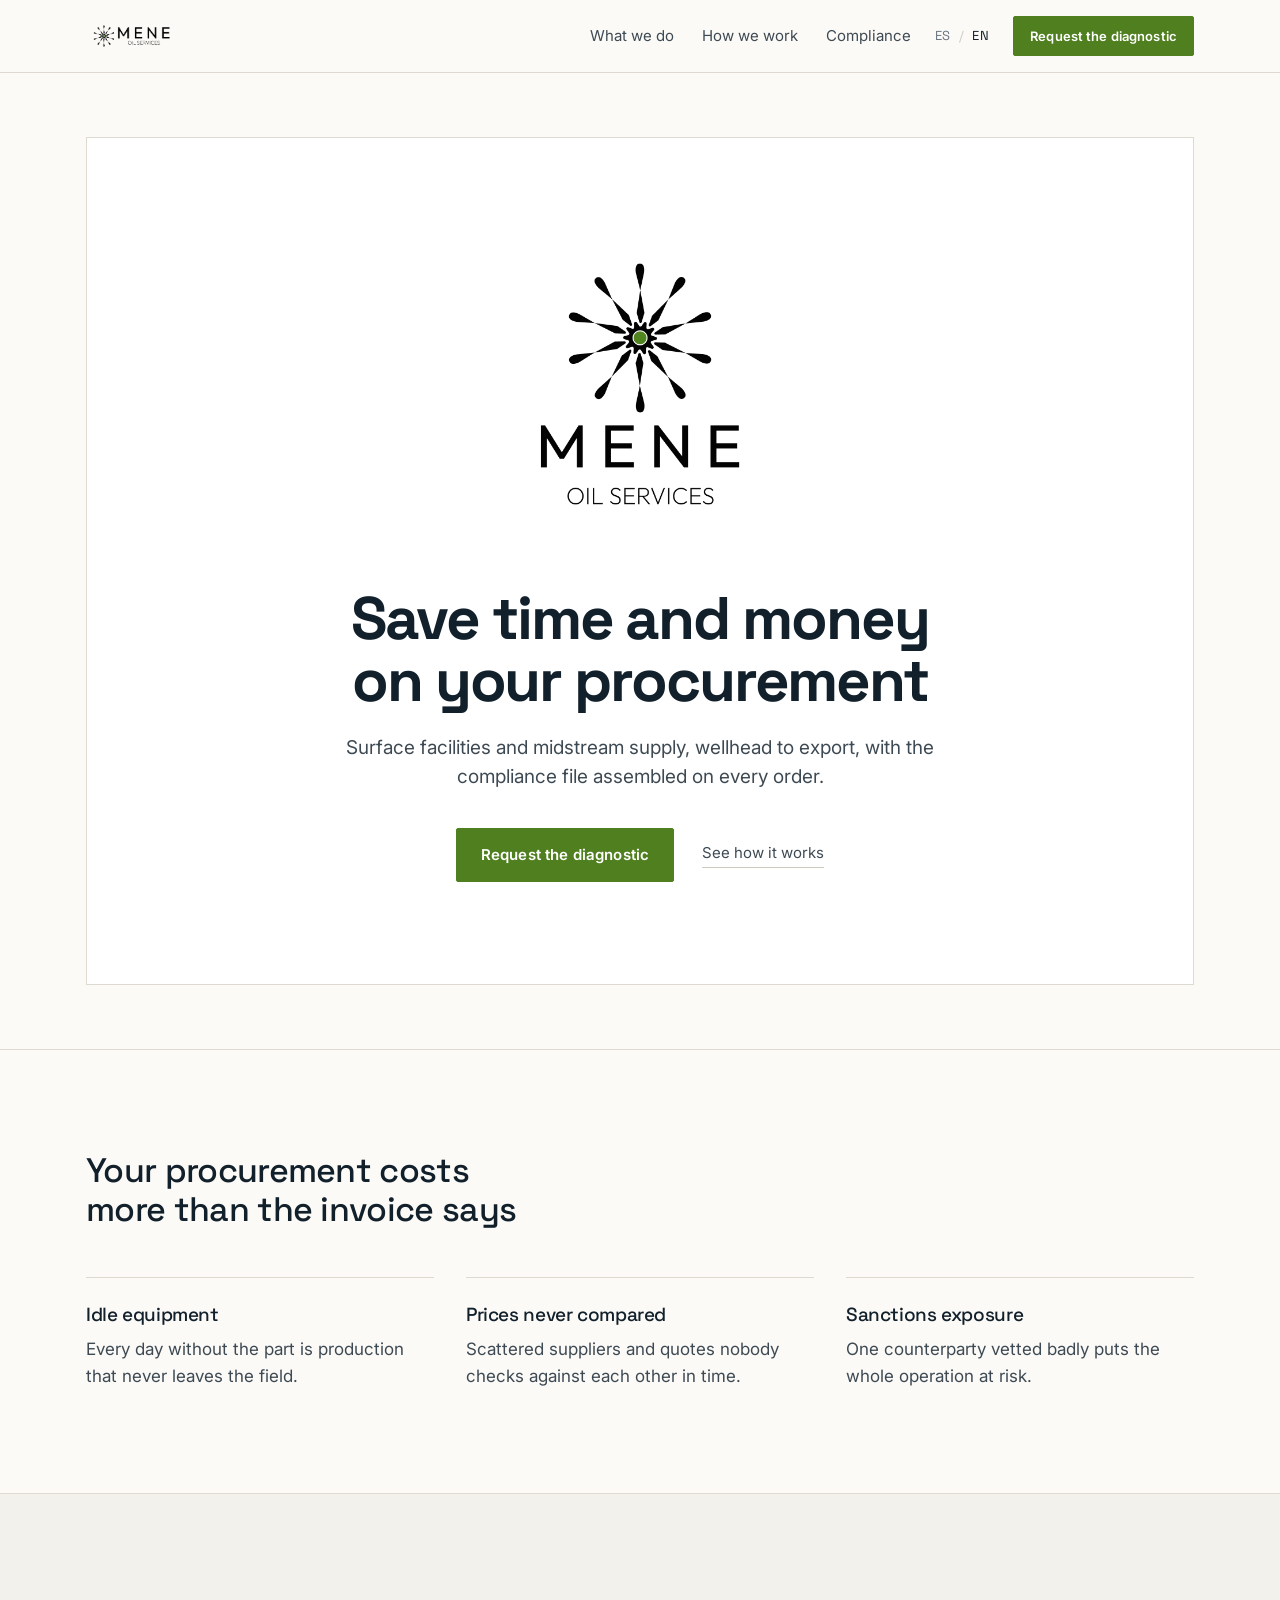
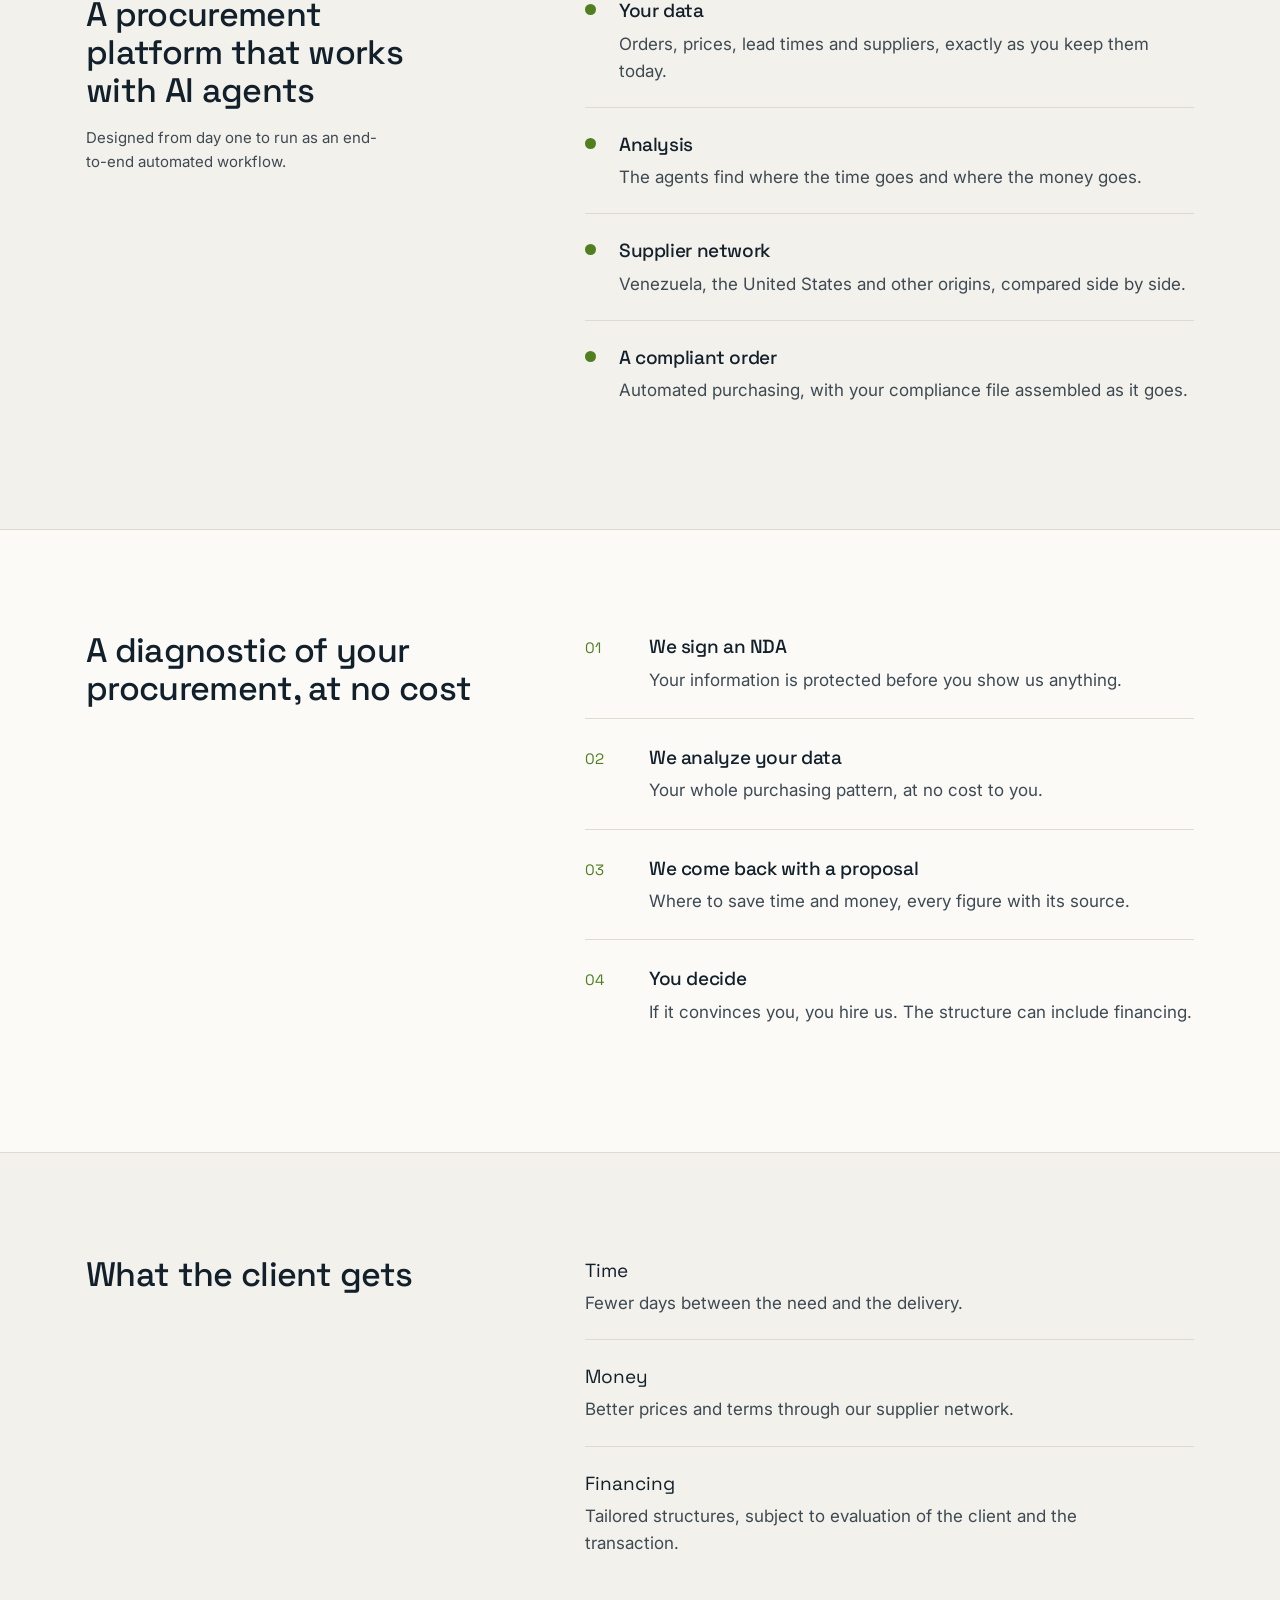
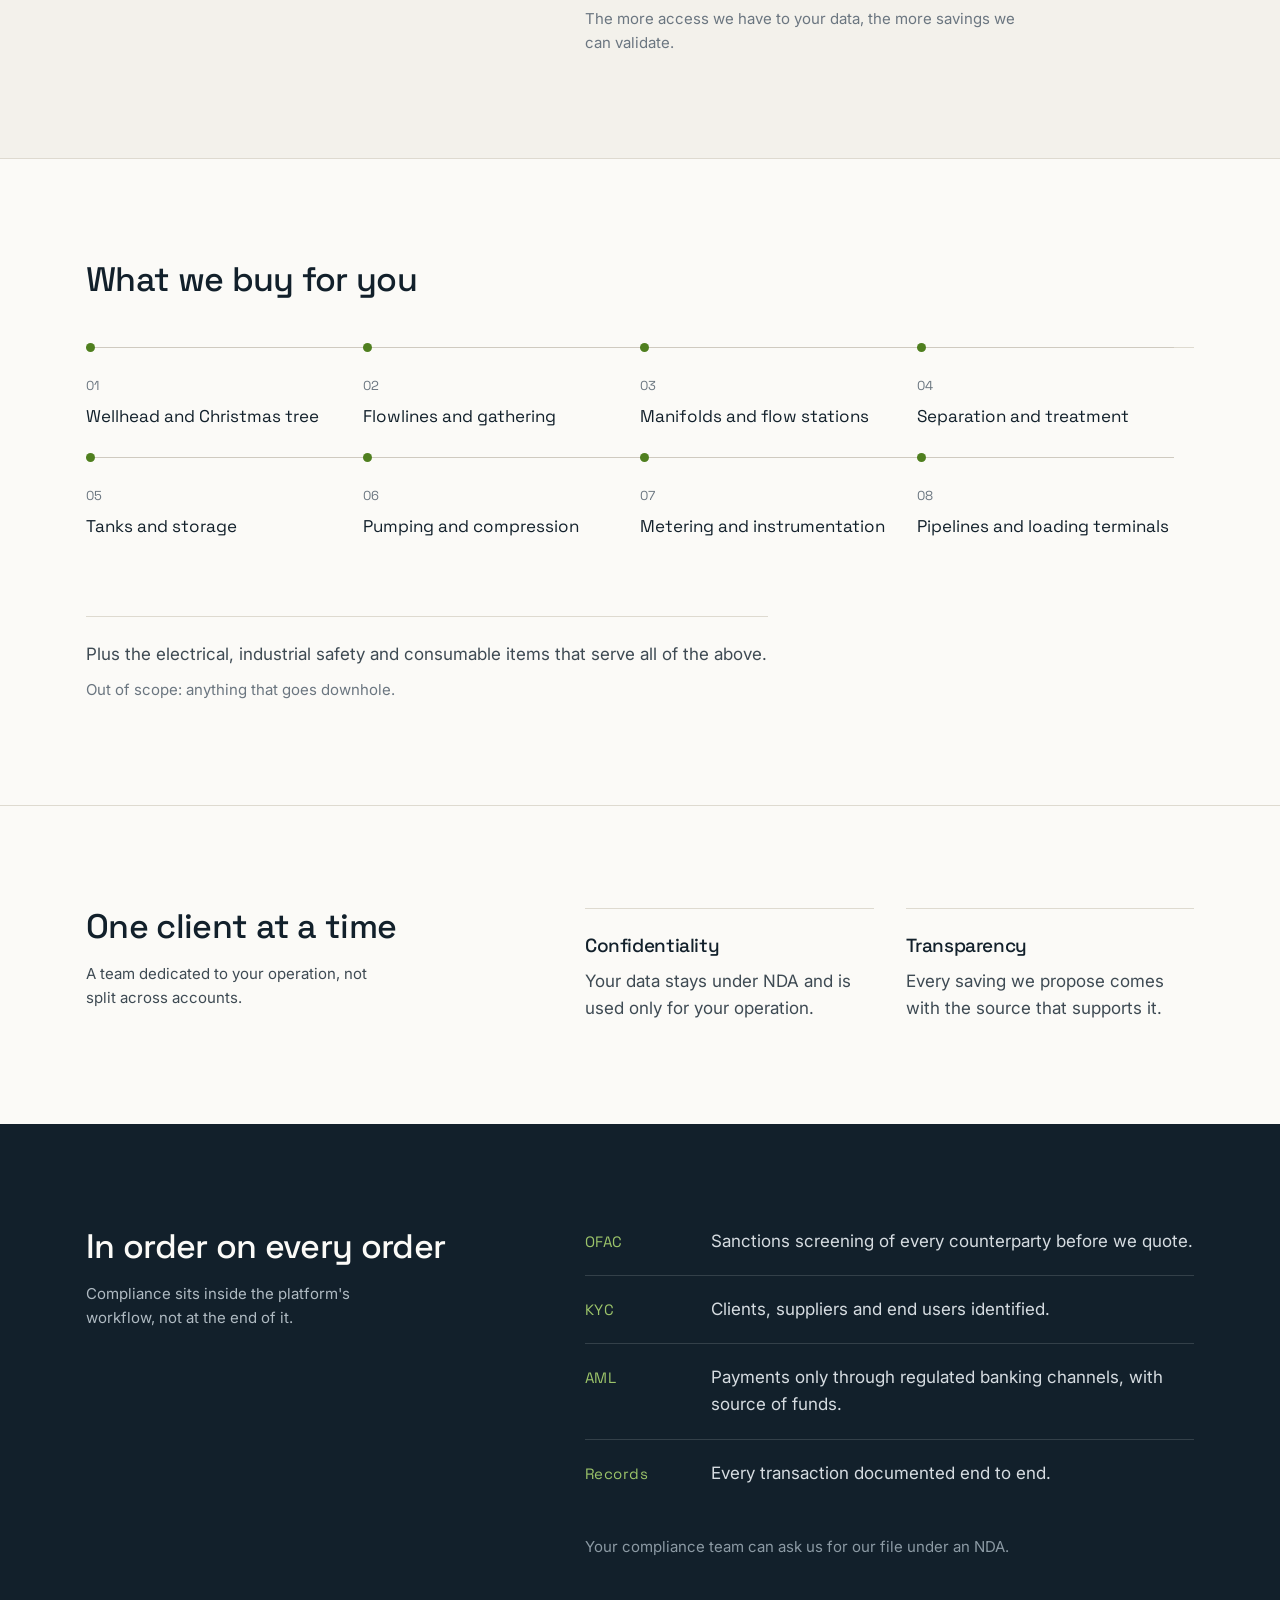
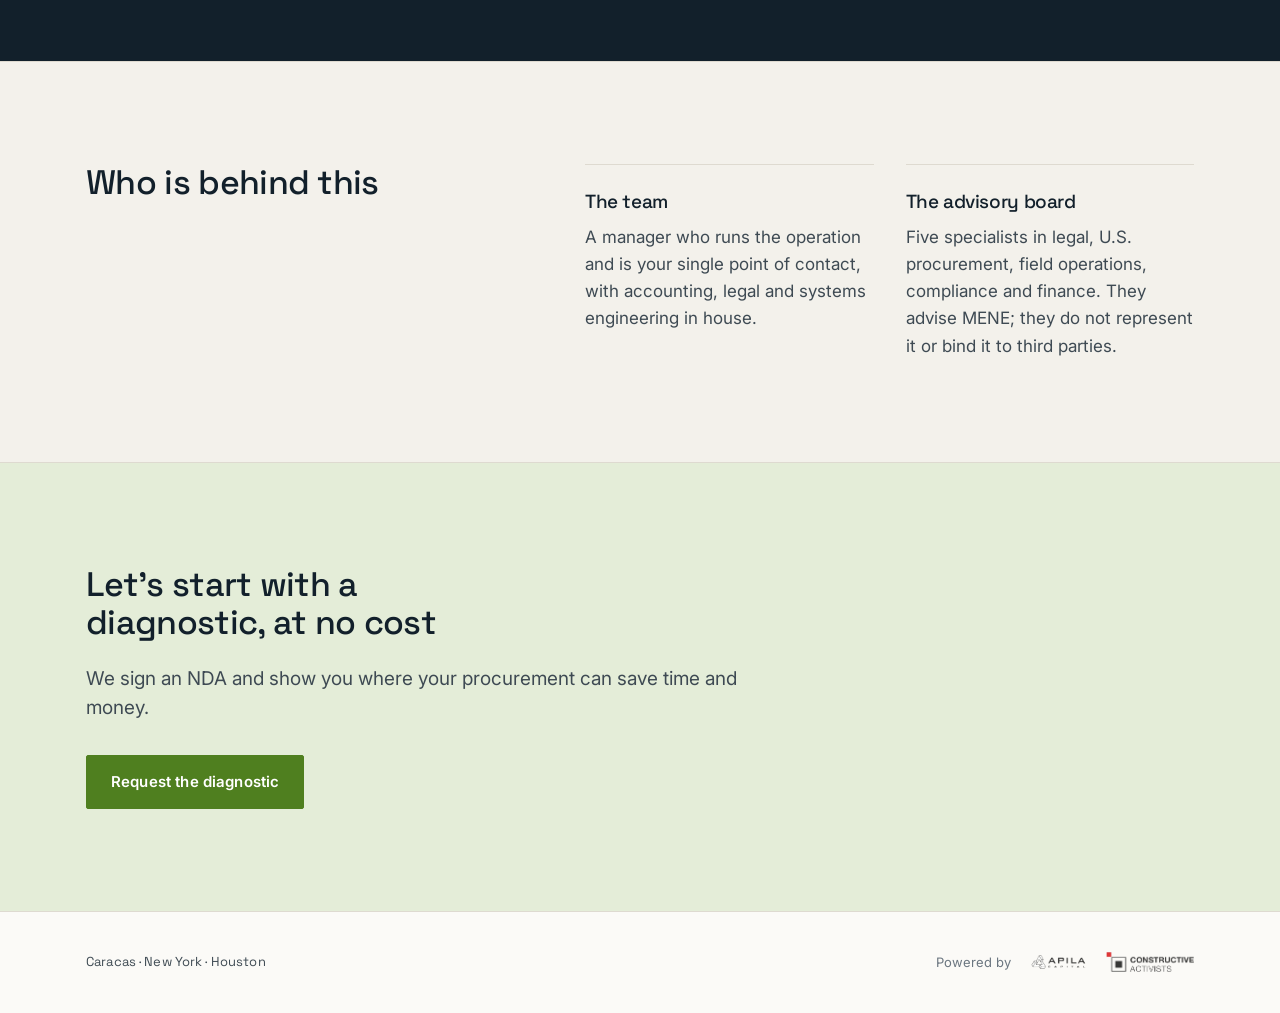
==== en/index.html @ 537cb501 "Sitio de meneoil.com Landing page bilingue de Mene Oil Services. Este repositorio contiene solo el r" ====
<!doctype html>

<html lang="en">
<head>
<meta charset="utf-8">
<meta name="viewport" content="width=device-width, initial-scale=1">
<title>Mene Oil Services — Procurement for the oil sector</title>
<meta name="description" content="Surface facilities and midstream supply, wellhead to export. We compare sources, close the order and assemble the compliance file on every order. No-cost diagnostic under NDA.">
<link rel="icon" href="../assets/favicon.svg" type="image/svg+xml">
<meta property="og:title" content="Mene Oil Services — Procurement for the oil sector">
<meta property="og:description" content="Surface facilities & midstream supply: wellhead to export.">
<meta property="og:locale" content="en_US">
<meta property="og:locale:alternate" content="es_VE">
<meta property="og:type" content="website">
<meta property="og:url" content="https://meneoil.com/en/">
<link rel="canonical" href="https://meneoil.com/en/">
<link rel="alternate" hreflang="es" href="https://meneoil.com/">
<link rel="alternate" hreflang="en" href="https://meneoil.com/en/">
<link rel="alternate" hreflang="x-default" href="https://meneoil.com/">
<link rel="preconnect" href="https://fonts.googleapis.com">
<link rel="preconnect" href="https://fonts.gstatic.com" crossorigin>
<link href="https://fonts.googleapis.com/css2?family=Space+Grotesk:wght@400;500;700&family=Inter:wght@400;500;600&display=swap" rel="stylesheet">
<link rel="stylesheet" href="../styles.css">
</head>
<body>

<a class="skip" href="#content">Skip to content</a>

<header class="topbar">
  <div class="wrap topbar__inner">
    <a class="brand" href="./" aria-label="Mene Oil Services, home">
      <img src="../assets/mene-logo.png" alt="Mene Oil Services" width="2075" height="682">
    </a>
    <nav class="nav" aria-label="Main">
      <a href="#what-we-do">What we do</a>
      <a href="#how-we-work">How we work</a>
      <a href="#compliance">Compliance</a>
    </nav>
    <p class="langs">
      <a href="../" hreflang="es" lang="es">ES</a>
      <span aria-current="true">EN</span>
    </p>
    <a class="btn btn--small" href="#contact">Request the diagnostic</a>
  </div>
</header>

<main id="content">

  <section class="hero">
    <div class="wrap">
      <div class="sheet">
        <img class="hero__mark" src="../assets/mene-mark.png" alt="Mene Oil Services"
             width="2000" height="2000" fetchpriority="high">
        <h1>Save time and money on your procurement</h1>
        <p class="lede">
          Surface facilities and midstream supply, wellhead to export, with the
          compliance file assembled on every order.
        </p>
        <div class="actions">
          <a class="btn" href="#contact">Request the diagnostic</a>
          <a class="link" href="#what-we-do">See how it works</a>
        </div>
      </div>
    </div>
  </section>

  <section class="band">
    <div class="wrap">
      <h2 class="section-title">Your procurement costs more than the invoice says</h2>
      <div class="cols">
        <div class="col">
          <h3>Idle equipment</h3>
          <p>Every day without the part is production that never leaves the field.</p>
        </div>
        <div class="col">
          <h3>Prices never compared</h3>
          <p>Scattered suppliers and quotes nobody checks against each other in time.</p>
        </div>
        <div class="col">
          <h3>Sanctions exposure</h3>
          <p>One counterparty vetted badly puts the whole operation at risk.</p>
        </div>
      </div>
    </div>
  </section>

  <section class="band band--paper2" id="what-we-do">
    <div class="wrap split">
      <div class="split__rail">
        <h2>A procurement platform that works with AI agents</h2>
        <p class="rail-note">
          Designed from day one to run as an end-to-end automated workflow.
        </p>
      </div>
      <div class="split__main">
        <ol class="flow">
          <li>
            <h3>Your data</h3>
            <p>Orders, prices, lead times and suppliers, exactly as you keep them today.</p>
          </li>
          <li>
            <h3>Analysis</h3>
            <p>The agents find where the time goes and where the money goes.</p>
          </li>
          <li>
            <h3>Supplier network</h3>
            <p>Venezuela, the United States and other origins, compared side by side.</p>
          </li>
          <li>
            <h3>A compliant order</h3>
            <p>Automated purchasing, with your compliance file assembled as it goes.</p>
          </li>
        </ol>
      </div>
    </div>
  </section>

  <section class="band" id="offer">
    <div class="wrap split">
      <div class="split__rail">
        <h2>A diagnostic of your procurement, at no cost</h2>
      </div>
      <div class="split__main">
        <ol class="steps">
          <li>
            <h3>We sign an NDA</h3>
            <p>Your information is protected before you show us anything.</p>
          </li>
          <li>
            <h3>We analyze your data</h3>
            <p>Your whole purchasing pattern, at no cost to you.</p>
          </li>
          <li>
            <h3>We come back with a proposal</h3>
            <p>Where to save time and money, every figure with its source.</p>
          </li>
          <li>
            <h3>You decide</h3>
            <p>If it convinces you, you hire us. The structure can include financing.</p>
          </li>
        </ol>
      </div>
    </div>
  </section>

  <section class="band band--paper2">
    <div class="wrap split">
      <div class="split__rail">
        <h2>What the client gets</h2>
      </div>
      <div class="split__main">
        <dl class="gains">
          <div>
            <dt>Time</dt>
            <dd>Fewer days between the need and the delivery.</dd>
          </div>
          <div>
            <dt>Money</dt>
            <dd>Better prices and terms through our supplier network.</dd>
          </div>
          <div>
            <dt>Financing</dt>
            <dd>Tailored structures, subject to evaluation of the client and the transaction.</dd>
          </div>
        </dl>
        <p class="aside">The more access we have to your data, the more savings we can validate.</p>
      </div>
    </div>
  </section>

  <section class="band band--areas" id="scope">
    <div class="wrap">
      <h2 class="section-title">What we buy for you</h2>
      <ol class="track">
        <li><span class="track__n">01</span><span class="track__t">Wellhead and Christmas tree</span></li>
        <li><span class="track__n">02</span><span class="track__t">Flowlines and gathering</span></li>
        <li><span class="track__n">03</span><span class="track__t">Manifolds and flow stations</span></li>
        <li><span class="track__n">04</span><span class="track__t">Separation and treatment</span></li>
        <li><span class="track__n">05</span><span class="track__t">Tanks and storage</span></li>
        <li><span class="track__n">06</span><span class="track__t">Pumping and compression</span></li>
        <li><span class="track__n">07</span><span class="track__t">Metering and instrumentation</span></li>
        <li><span class="track__n">08</span><span class="track__t">Pipelines and loading terminals</span></li>
      </ol>
      <div class="areas__notes">
        <p>Plus the electrical, industrial safety and consumable items that serve all of the above.</p>
        <p class="aside">Out of scope: anything that goes downhole.</p>
      </div>
    </div>
  </section>

  <section class="band" id="how-we-work">
    <div class="wrap split">
      <div class="split__rail">
        <h2>One client at a time</h2>
        <p class="rail-note">
          A team dedicated to your operation, not split across accounts.
        </p>
      </div>
      <div class="split__main">
        <div class="cols cols--2">
          <div class="col">
            <h3>Confidentiality</h3>
            <p>Your data stays under NDA and is used only for your operation.</p>
          </div>
          <div class="col">
            <h3>Transparency</h3>
            <p>Every saving we propose comes with the source that supports it.</p>
          </div>
        </div>
      </div>
    </div>
  </section>

  <section class="band band--dark" id="compliance">
    <div class="wrap split">
      <div class="split__rail">
        <h2>In order on every order</h2>
        <p class="rail-note">
          Compliance sits inside the platform's workflow, not at the end of it.
        </p>
      </div>
      <div class="split__main">
        <dl class="checks">
          <div>
            <dt>OFAC</dt>
            <dd>Sanctions screening of every counterparty before we quote.</dd>
          </div>
          <div>
            <dt>KYC</dt>
            <dd>Clients, suppliers and end users identified.</dd>
          </div>
          <div>
            <dt>AML</dt>
            <dd>Payments only through regulated banking channels, with source of funds.</dd>
          </div>
          <div>
            <dt>Records</dt>
            <dd>Every transaction documented end to end.</dd>
          </div>
        </dl>
        <p class="aside aside--dark">
          Your compliance team can ask us for our file under an NDA.
        </p>
      </div>
    </div>
  </section>

  <section class="band band--paper2" id="team">
    <div class="wrap split">
      <div class="split__rail">
        <h2>Who is behind this</h2>
      </div>
      <div class="split__main">
        <div class="cols cols--2">
          <div class="col">
            <h3>The team</h3>
            <p>
              A manager who runs the operation and is your single point of contact,
              with accounting, legal and systems engineering in house.
            </p>
          </div>
          <div class="col">
            <h3>The advisory board</h3>
            <p>
              Five specialists in legal, U.S. procurement, field operations, compliance
              and finance. They advise MENE; they do not represent it or bind it to
              third parties.
            </p>
          </div>
        </div>
      </div>
    </div>
  </section>

  <section class="band band--close" id="contact">
    <div class="wrap">
      <h2>Let's start with a diagnostic, at no cost</h2>
      <p class="lede">
        We sign an NDA and show you where your procurement can save time and money.
      </p>
      <p class="contact">
        <a class="btn" href="mailto:info@meneoil.com?subject=Procurement%20diagnostic">
          Request the diagnostic
        </a>
      </p>
    </div>
  </section>

</main>

<footer class="foot">
  <div class="wrap foot__inner">
    <p class="foot__legal">Caracas · New York · Houston</p>
    <div class="foot__powered">
      <span>Powered by</span>
      <img src="../assets/apila-capital.png" alt="APILA Capital" width="600" height="203">
      <img src="../assets/constructive-activists.png" alt="Constructive Activists" width="362" height="82">
    </div>
  </div>
</footer>

</body>
</html>
---- styles.css ----
/* ==========================================================================
   meneoil.com — Mene Oil Services
   Paleta y tipografías heredadas del deck "MENE — Plataforma de procura".
   Idioma visual: hoja de dibujo técnico. Filetes, no tarjetas. Sin sombras.
   ========================================================================== */

:root {
  color-scheme: light;

  /* tinta */
  --ink:      #12202B;
  --ink-2:    #3E4A53;
  --ink-3:    #6B7680;

  /* papel */
  --paper:    #FBFAF7;
  --paper-2:  #F3F1EB;
  --rule:     #DEDAD0;
  --rule-2:   #CFCAC0;

  /* verde del logo */
  --green:        #4F7F1F;
  --green-dark:   #335814;
  --green-light:  #9CC46A;
  --green-pale:   #E4EDD8;

  /* tipografía */
  --display: "Space Grotesk", ui-sans-serif, system-ui, sans-serif;
  --body:    "Inter", ui-sans-serif, system-ui, -apple-system, sans-serif;

  --t-xs: 0.8125rem;
  --t-s:  0.9375rem;
  --t-b:  1.0625rem;
  --t-m:  1.1875rem;
  --t-l:  clamp(1.5rem, 1.08rem + 1.75vw, 2.125rem);
  --t-xl: clamp(2.25rem, 1.35rem + 3.75vw, 3.75rem);

  /* ritmo */
  --gutter: 16px;
  --wrap:   1140px;
}

*, *::before, *::after { box-sizing: border-box; }

html { -webkit-text-size-adjust: 100%; scroll-behavior: smooth; }
@media (prefers-reduced-motion: reduce) { html { scroll-behavior: auto; } }

body {
  margin: 0;
  background: var(--paper);
  color: var(--ink);
  font-family: var(--body);
  font-size: var(--t-b);
  line-height: 1.6;
  -webkit-font-smoothing: antialiased;
  overflow-x: hidden;
}

h1, h2, h3 {
  font-family: var(--display);
  font-weight: 500;
  letter-spacing: -0.02em;
  margin: 0;
  text-wrap: balance;
}

p { margin: 0; }

a { color: inherit; }

:focus-visible {
  outline: 2px solid var(--green);
  outline-offset: 3px;
}

.skip {
  position: absolute;
  left: -9999px;
  top: 0;
  background: var(--ink);
  color: var(--paper);
  padding: 10px 16px;
  z-index: 10;
}
.skip:focus { left: 0; }

.wrap {
  width: 100%;
  max-width: var(--wrap);
  margin-inline: auto;
  padding-inline: var(--gutter);
}

/* --------------------------------------------------------------- topbar -- */

.topbar {
  border-bottom: 1px solid var(--rule);
  background: var(--paper);
  position: sticky;
  top: 0;
  z-index: 5;
}

.topbar__inner {
  display: flex;
  align-items: center;
  gap: 14px;
  min-height: 72px;
}
@media (min-width: 560px) { .topbar__inner { gap: 24px; } }

.brand { display: flex; align-items: center; flex: 0 0 auto; }
.brand img {
  display: block;
  height: 30px;
  width: auto;
}

.nav {
  display: none;
  margin-left: auto;
  gap: 28px;
  font-size: var(--t-s);
  color: var(--ink-2);
}
.nav a { text-decoration: none; padding-block: 6px; }
.nav a:hover { color: var(--green-dark); }

@media (min-width: 860px) {
  .nav { display: flex; }
}

/* selector de idioma */

.langs {
  display: flex;
  align-items: center;
  gap: 8px;
  margin-left: auto;
  font-family: var(--display);
  font-size: var(--t-xs);
  letter-spacing: 0.04em;
  color: var(--ink-3);
  flex: 0 0 auto;
}
.langs > * + *::before {
  content: "/";
  margin-right: 8px;
  color: var(--rule-2);
}
.langs a { text-decoration: none; }
.langs a:hover { color: var(--green-dark); }
.langs [aria-current] { color: var(--ink); }

@media (min-width: 860px) {
  .langs { margin-left: 0; }
}

/* -------------------------------------------------------------- botones -- */

.btn {
  display: inline-block;
  background: var(--green);
  color: #fff;
  font-family: var(--body);
  font-size: var(--t-s);
  font-weight: 600;
  letter-spacing: 0.01em;
  text-decoration: none;
  padding: 14px 24px;
  border: 1px solid var(--green);
  border-radius: 2px;
  transition: background-color 120ms ease, border-color 120ms ease;
}
.btn:hover { background: var(--green-dark); border-color: var(--green-dark); }

.btn--small { padding: 9px 16px; font-size: var(--t-xs); }

.link {
  font-size: var(--t-s);
  color: var(--ink-2);
  text-decoration: none;
  border-bottom: 1px solid var(--rule-2);
  padding-bottom: 2px;
}
.link:hover { color: var(--green-dark); border-bottom-color: var(--green); }

/* ----------------------------------------------------------------- hero -- */

.hero { padding-block: clamp(32px, 5vw, 64px); }

/* El logo manda: la ráfaga grande y centrada, y debajo una sola promesa.
   La contención es el gesto — nada más compite con la marca. */

.sheet {
  border: 1px solid var(--rule);
  background: #fff;
  padding: clamp(52px, 8vw, 120px) clamp(24px, 5vw, 64px);
  display: flex;
  flex-direction: column;
  align-items: center;
  text-align: center;
}

.hero__mark {
  display: block;
  width: clamp(176px, 24vw, 288px);
  height: auto;
  margin-bottom: clamp(36px, 5vw, 60px);
}

h1 {
  font-size: var(--t-xl);
  line-height: 1.02;
  font-weight: 700;
  letter-spacing: -0.035em;
  max-width: 17ch;
}

.lede {
  margin-top: 22px;
  max-width: 56ch;
  font-size: var(--t-m);
  line-height: 1.55;
  color: var(--ink-2);
}

.actions {
  margin-top: 36px;
  display: flex;
  flex-wrap: wrap;
  align-items: center;
  justify-content: center;
  gap: 16px 28px;
}

/* ---------------------------------------------------------------- bands -- */

.band {
  padding-block: clamp(56px, 8vw, 104px);
  border-top: 1px solid var(--rule);
}

.band--paper2 { background: var(--paper-2); }
.band--dark   { background: var(--ink); color: var(--paper); border-top-color: var(--ink); }
.band--close  { background: var(--green-pale); }

/* rail + main */

.split { display: grid; gap: 32px; }

.split__rail h2 {
  font-size: var(--t-l);
  line-height: 1.12;
  max-width: 18ch;
}

.rail-note {
  margin-top: 16px;
  max-width: 34ch;
  font-size: var(--t-s);
  color: var(--ink-2);
}
.band--dark .rail-note { color: #AFBAC2; }

@media (min-width: 900px) {
  .split {
    grid-template-columns: minmax(0, 5fr) minmax(0, 7fr);
    gap: 64px;
  }
}

/* columnas de texto separadas por filetes */

.cols { display: grid; gap: 0; }

.col { padding-block: 22px; border-top: 1px solid var(--rule); }
.col:first-child { border-top: 0; padding-top: 0; }

.col h3 {
  font-size: var(--t-m);
  margin-bottom: 6px;
}
.col p { color: var(--ink-2); max-width: 46ch; }

@media (min-width: 720px) {
  .cols { grid-template-columns: repeat(3, 1fr); gap: 0 32px; }
  .cols--2 { grid-template-columns: repeat(2, 1fr); }
  .col { border-top: 1px solid var(--rule); padding-top: 22px; padding-bottom: 0; }
  .col:first-child { border-top: 1px solid var(--rule); padding-top: 22px; }
}

/* flujo de la plataforma: lista con marcador de estación */

.flow { list-style: none; margin: 0; padding: 0; }

.flow li {
  position: relative;
  padding: 22px 0 22px 34px;
  border-top: 1px solid var(--rule);
}
.flow li:first-child { border-top: 0; padding-top: 0; }
.flow li::before {
  content: "";
  position: absolute;
  left: 0;
  top: 30px;
  width: 11px;
  height: 11px;
  border-radius: 50%;
  background: var(--green);
}
.flow li:first-child::before { top: 8px; }

.flow h3 { font-size: var(--t-m); margin-bottom: 4px; }
.flow p { color: var(--ink-2); max-width: 52ch; }

/* pasos numerados: aquí la numeración es real, es una secuencia */

.steps { list-style: none; margin: 0; padding: 0; counter-reset: paso; }

.steps li {
  counter-increment: paso;
  display: grid;
  grid-template-columns: 48px 1fr;
  gap: 0 16px;
  padding: 24px 0;
  border-top: 1px solid var(--rule);
}
.steps li:first-child { border-top: 0; padding-top: 0; }

.steps li::before {
  content: counter(paso, decimal-leading-zero);
  grid-column: 1;
  grid-row: 1 / span 2;
  font-family: var(--display);
  font-size: var(--t-s);
  color: var(--green);
  padding-top: 4px;
}

.steps h3 { grid-column: 2; font-size: var(--t-m); margin-bottom: 4px; }
.steps p  { grid-column: 2; }
.steps p { color: var(--ink-2); max-width: 50ch; }

/* lo que gana el cliente */

.gains { margin: 0; display: grid; gap: 0; }
.gains > div { padding: 22px 0; border-top: 1px solid var(--rule); }
.gains > div:first-child { border-top: 0; padding-top: 0; }
.gains dt {
  font-family: var(--display);
  font-size: var(--t-m);
  margin-bottom: 4px;
}
.gains dd { margin: 0; color: var(--ink-2); max-width: 50ch; }

.aside {
  margin-top: 28px;
  font-size: var(--t-s);
  color: var(--ink-3);
  max-width: 50ch;
}
.aside--dark { color: #8C9AA4; }

/* --------------------------------------------------- del cabezal al mar -- */

.section-title {
  font-size: var(--t-l);
  line-height: 1.12;
  max-width: 24ch;
  margin-bottom: clamp(32px, 4vw, 48px);
}

.track {
  list-style: none;
  margin: 0;
  padding: 0;
  display: grid;
  gap: 0;
}

.track li {
  position: relative;
  padding: 16px 0 16px 34px;
  border-top: 1px solid var(--rule);
}
.track li::before {
  content: "";
  position: absolute;
  left: 4px;
  top: 25px;
  width: 9px;
  height: 9px;
  border-radius: 50%;
  background: var(--green);
}
/* la línea que une las estaciones, en vertical */
.track li::after {
  content: "";
  position: absolute;
  left: 8px;
  top: 34px;
  bottom: -1px;
  width: 1px;
  background: var(--rule-2);
}
.track li:last-child::after { display: none; }

.track__n {
  font-family: var(--display);
  font-size: var(--t-xs);
  color: var(--ink-3);
  margin-right: 12px;
}
.track__t { font-family: var(--display); font-size: var(--t-s); }

@media (min-width: 860px) {
  .track {
    grid-template-columns: repeat(4, 1fr);
    border-top: 1px solid var(--rule);
  }
  .track li {
    padding: 28px 20px 28px 0;
    border-top: 0;
  }
  /* en horizontal, la línea corre por arriba */
  .track li::before { left: 0; top: -5px; }
  .track li::after {
    left: 9px;
    right: 0;
    top: -1px;
    bottom: auto;
    width: auto;
    height: 1px;
  }
  .track li:nth-child(4)::after,
  .track li:nth-child(8)::after { right: 20px; }
  .track li:last-child::after { display: block; }
  .track__n { display: block; margin: 0 0 6px; }
  .track__t { font-size: var(--t-b); }
}

.areas__notes {
  margin-top: clamp(32px, 4vw, 48px);
  padding-top: 24px;
  border-top: 1px solid var(--rule);
  max-width: 62ch;
  color: var(--ink-2);
}
.areas__notes .aside { margin-top: 10px; }

/* --------------------------------------------------------- cumplimiento -- */

.band--dark .split__rail h2 { color: var(--paper); }

.checks { margin: 0; display: grid; gap: 0; }
.checks > div {
  display: grid;
  grid-template-columns: 110px 1fr;
  gap: 0 16px;
  padding: 20px 0;
  border-top: 1px solid rgba(255,255,255,0.14);
}
.checks > div:first-child { border-top: 0; padding-top: 0; }
.checks dt {
  font-family: var(--display);
  font-size: var(--t-s);
  color: var(--green-light);
  letter-spacing: 0.03em;
  padding-top: 2px;
}
.checks dd { margin: 0; color: #D6DCE1; max-width: 46ch; }

@media (max-width: 520px) {
  .checks > div { grid-template-columns: 1fr; gap: 4px; }
}

/* --------------------------------------------------------------- cierre -- */

.band--close h2 {
  font-size: var(--t-l);
  line-height: 1.12;
  max-width: 20ch;
}
.band--close .lede { color: var(--ink-2); }
.contact { margin-top: 32px; }

/* ----------------------------------------------------------------- pie --- */

.foot {
  border-top: 1px solid var(--rule);
  padding-block: 40px;
  background: var(--paper);
}

.foot__inner {
  display: flex;
  flex-direction: column;
  gap: 24px;
  align-items: flex-start;
}

.foot__legal {
  font-size: var(--t-xs);
  color: var(--ink-2);
  font-family: var(--display);
  letter-spacing: 0.01em;
}

.foot__powered {
  display: flex;
  align-items: center;
  gap: 18px;
  flex-wrap: wrap;
}
.foot__powered span { font-size: var(--t-xs); color: var(--ink-3); }
.foot__powered img { display: block; height: 20px; width: auto; opacity: 0.78; }

@media (min-width: 760px) {
  .foot__inner { flex-direction: row; justify-content: space-between; align-items: center; }
}
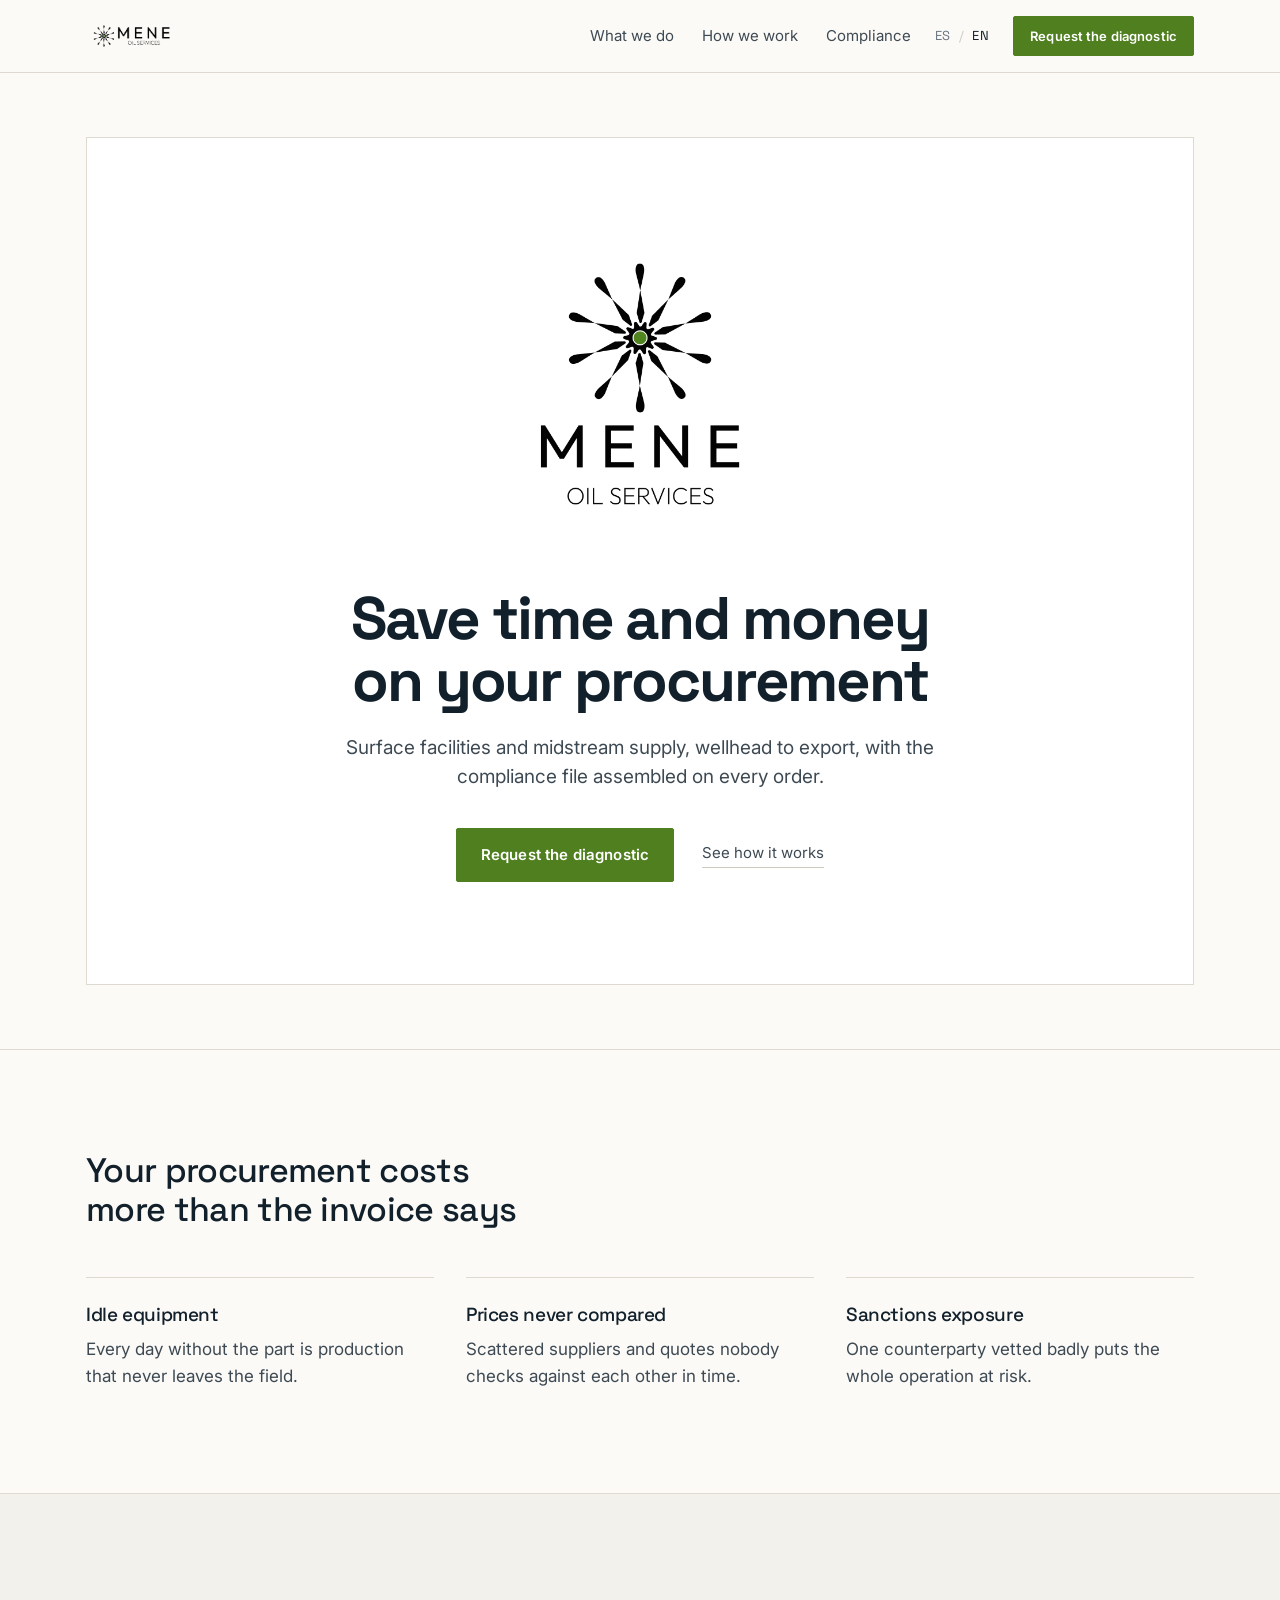
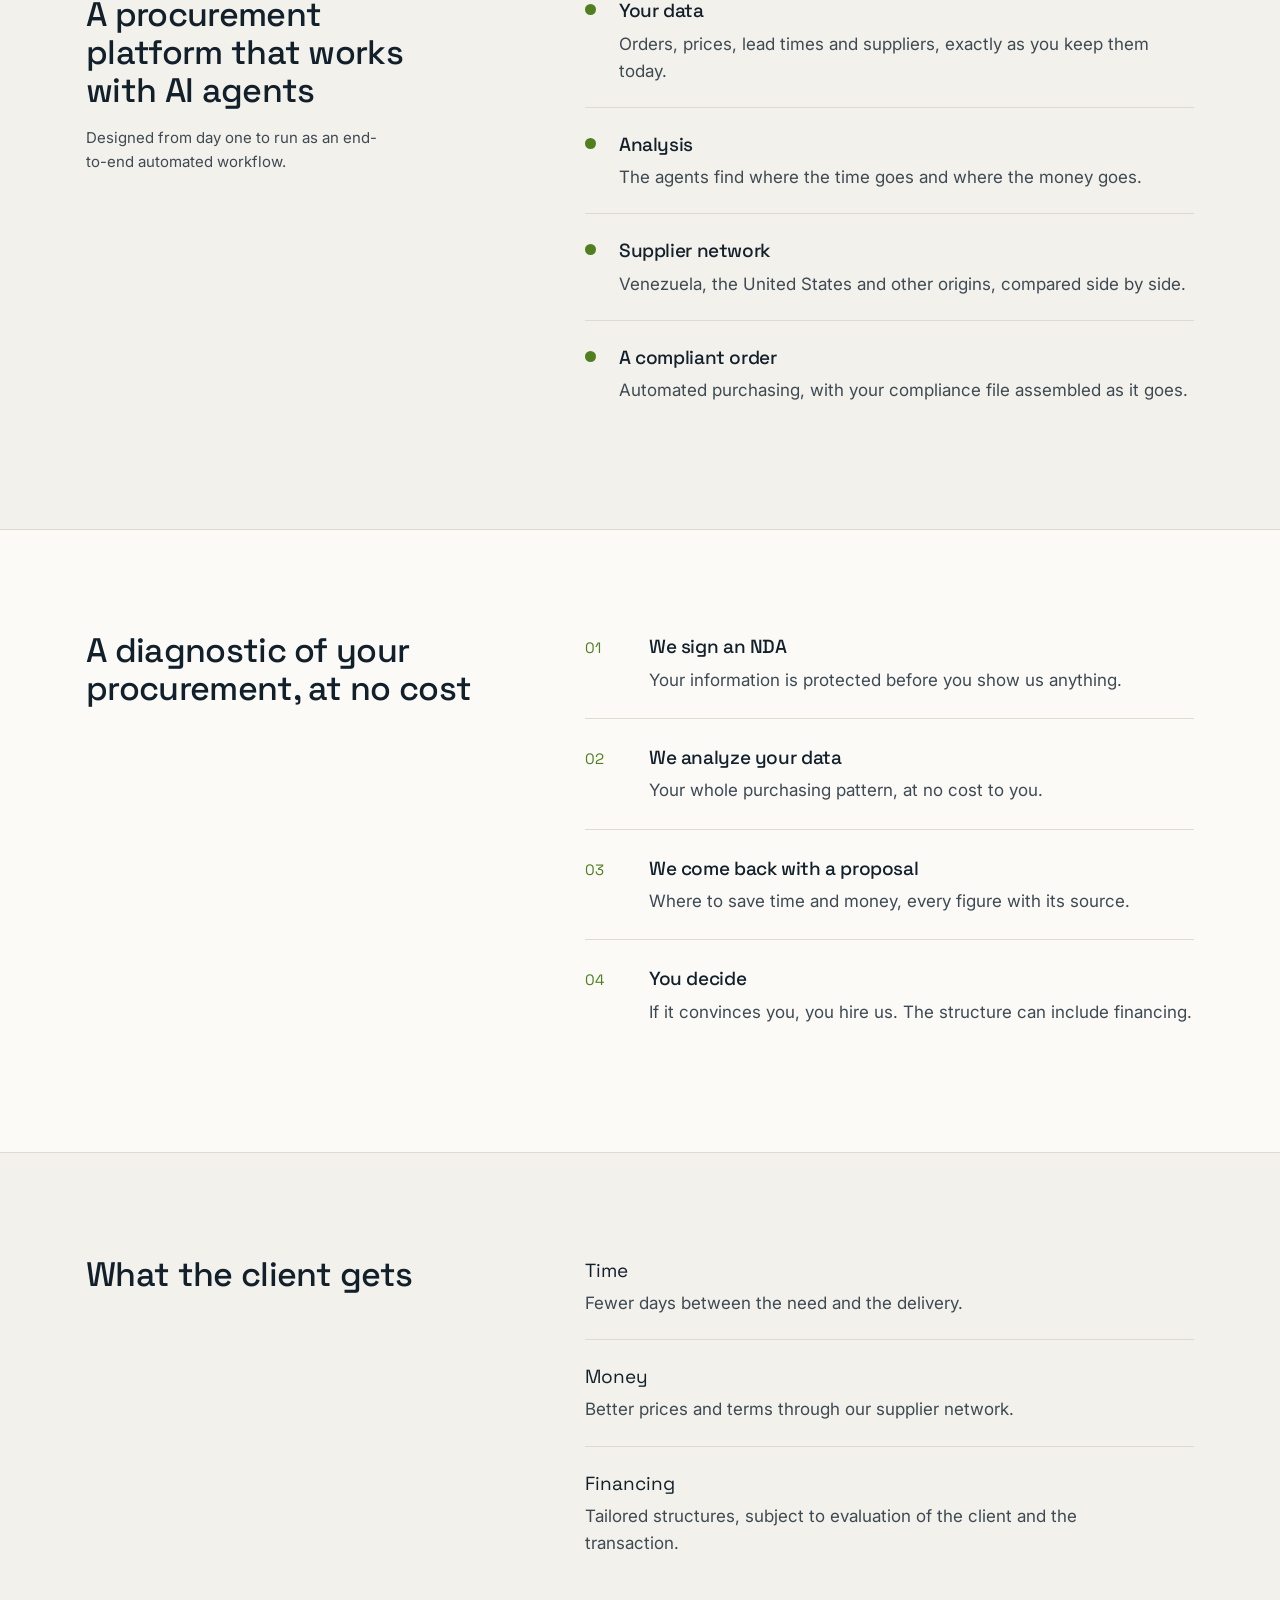
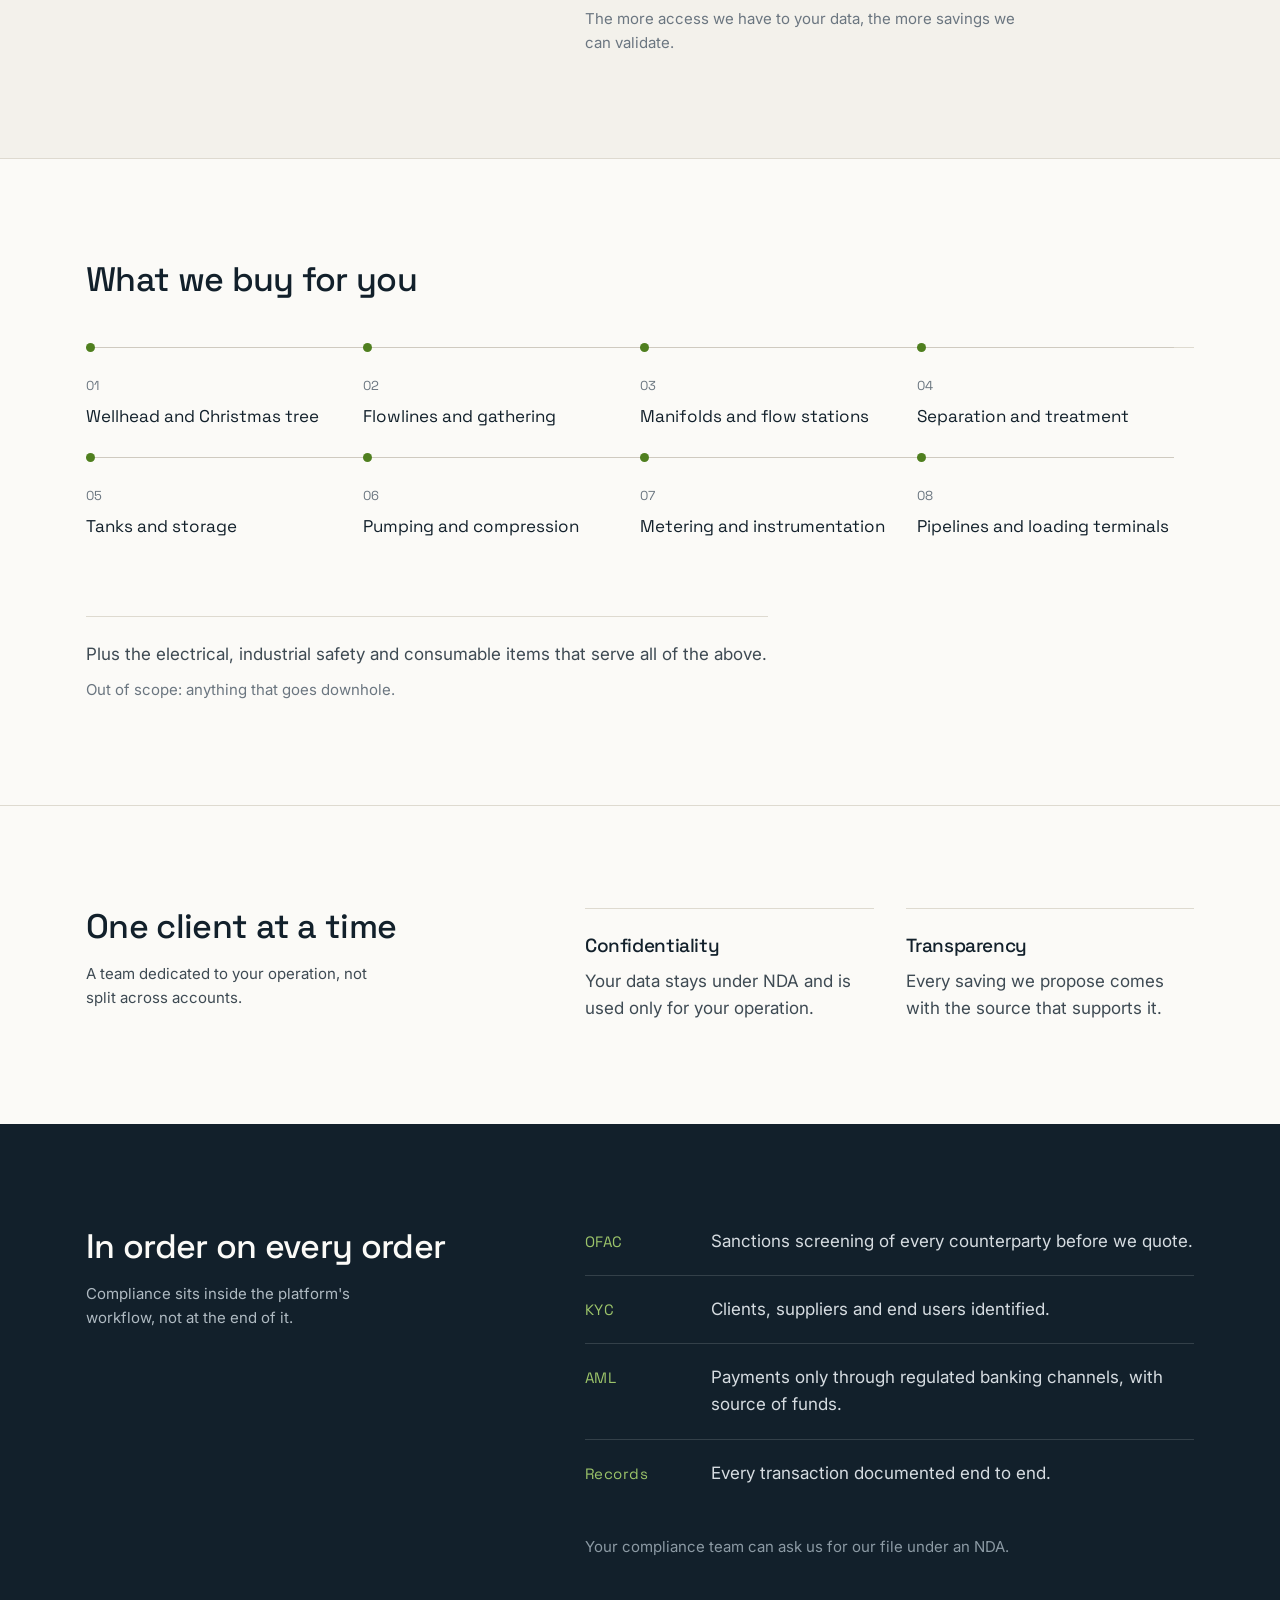
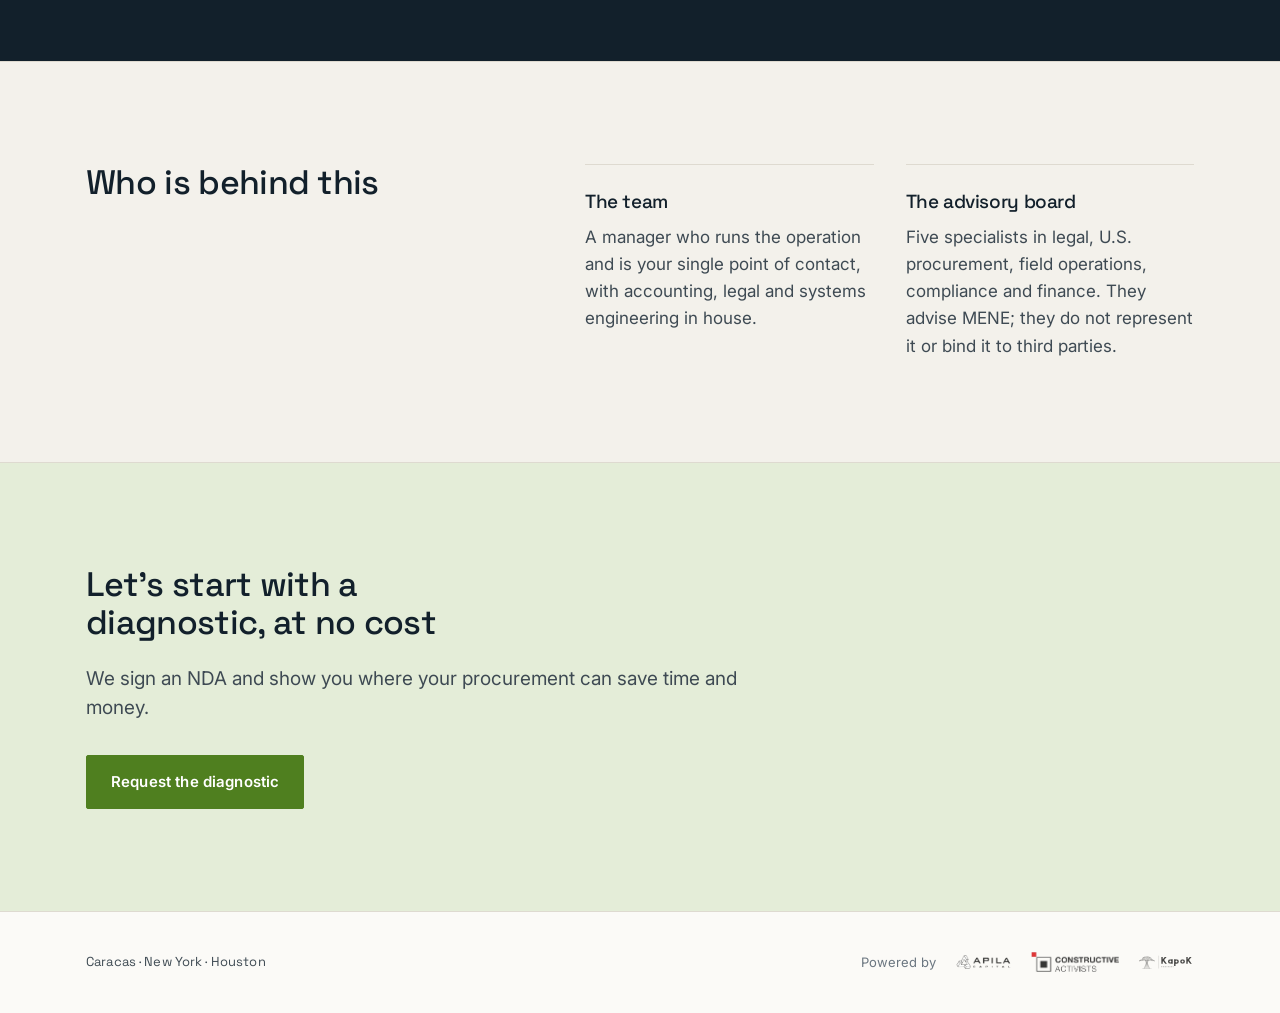
==== commit bbbfc34e: "KapoK Partners en el pie de pagina" ====
--- a/en/index.html
+++ b/en/index.html
@@ -295,6 +295,7 @@
       <span>Powered by</span>
       <img src="../assets/apila-capital.png" alt="APILA Capital" width="600" height="203">
       <img src="../assets/constructive-activists.png" alt="Constructive Activists" width="362" height="82">
+      <img src="../assets/kapok-partners.svg" alt="KapoK Partners" width="707" height="250">
     </div>
   </div>
 </footer>
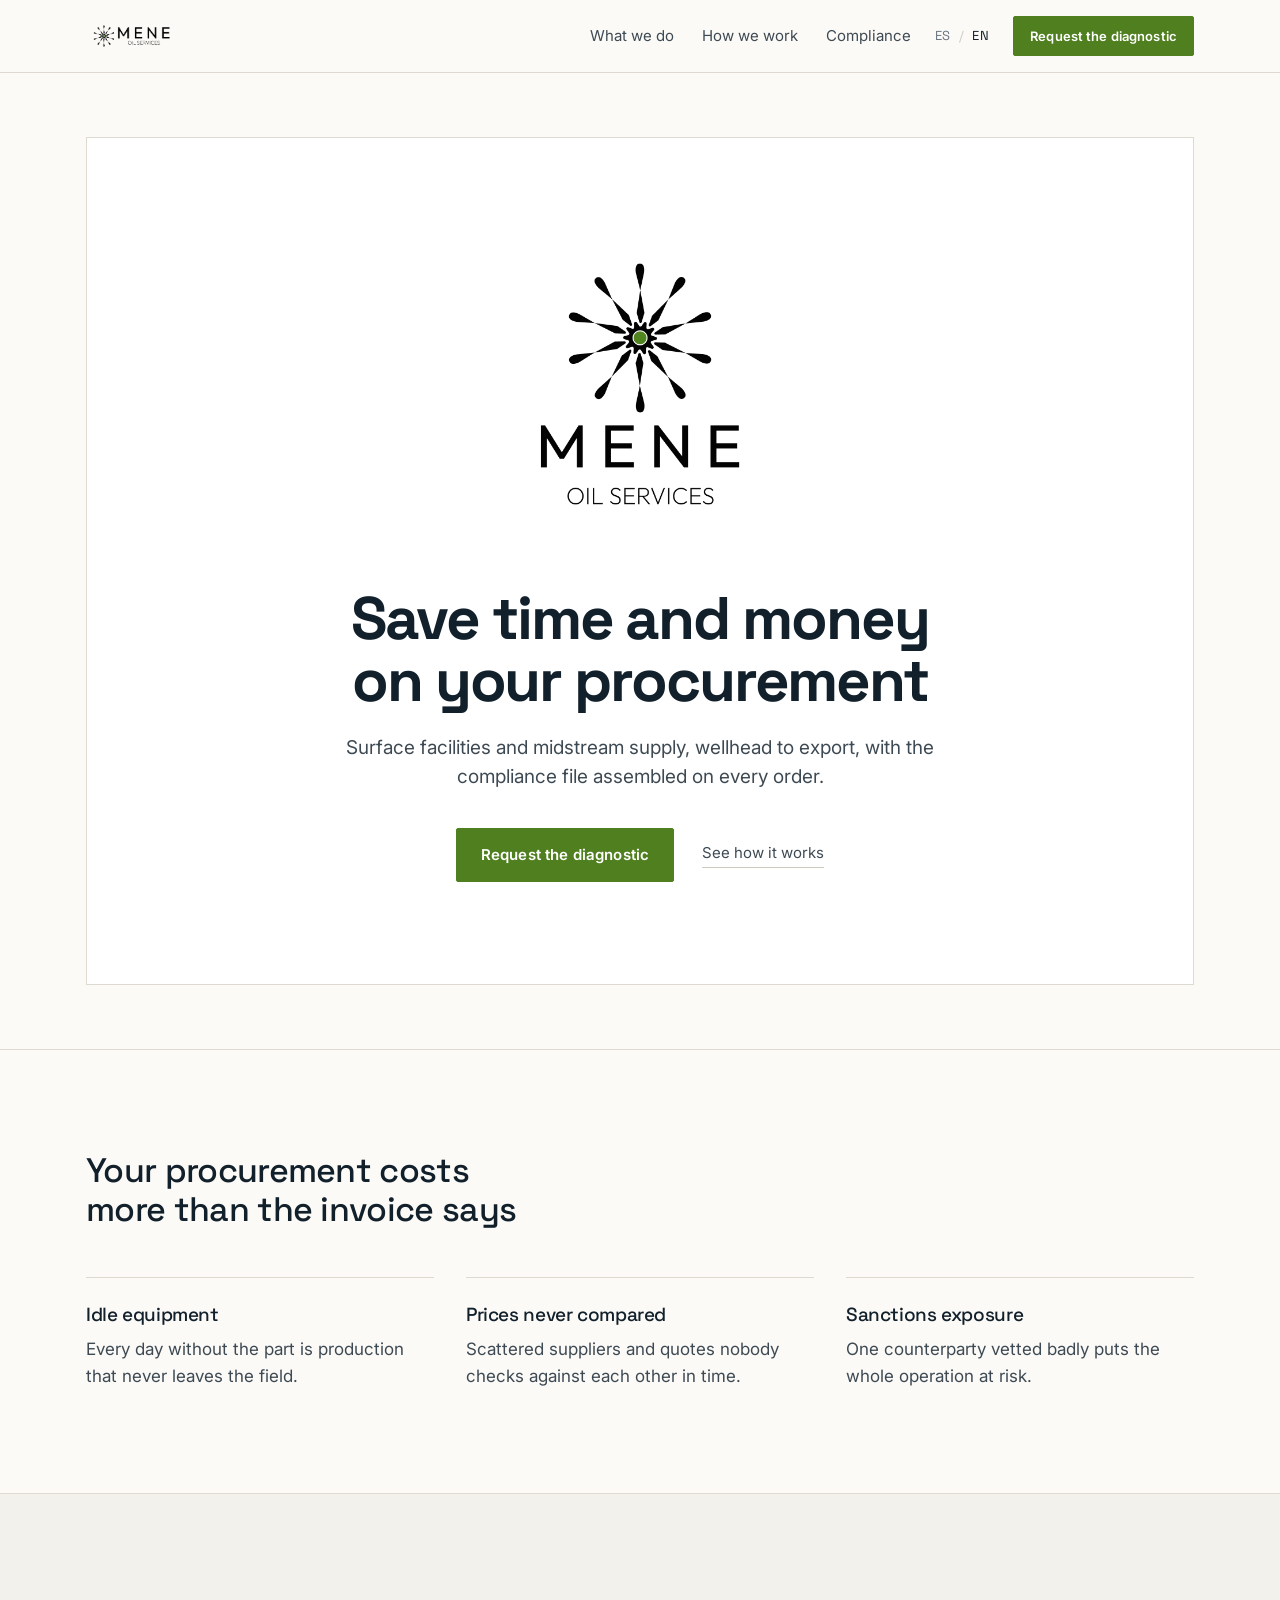
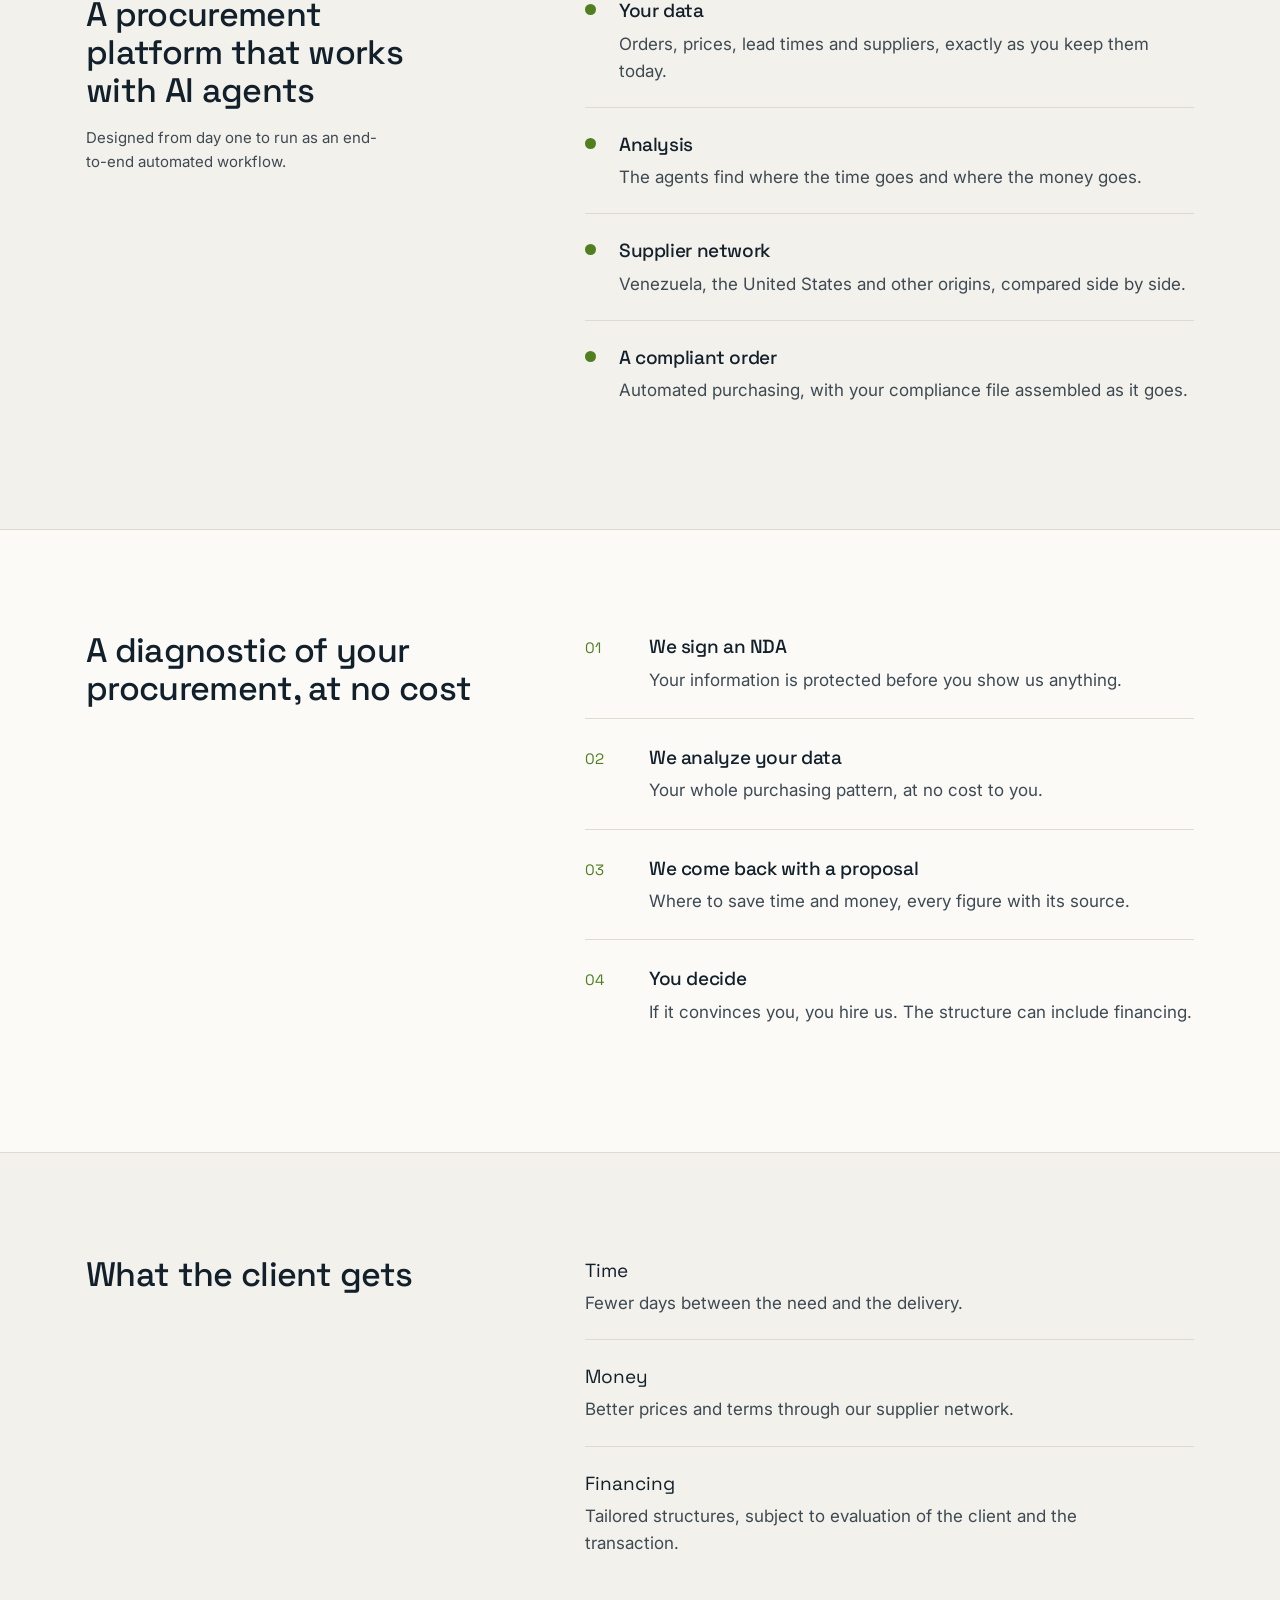
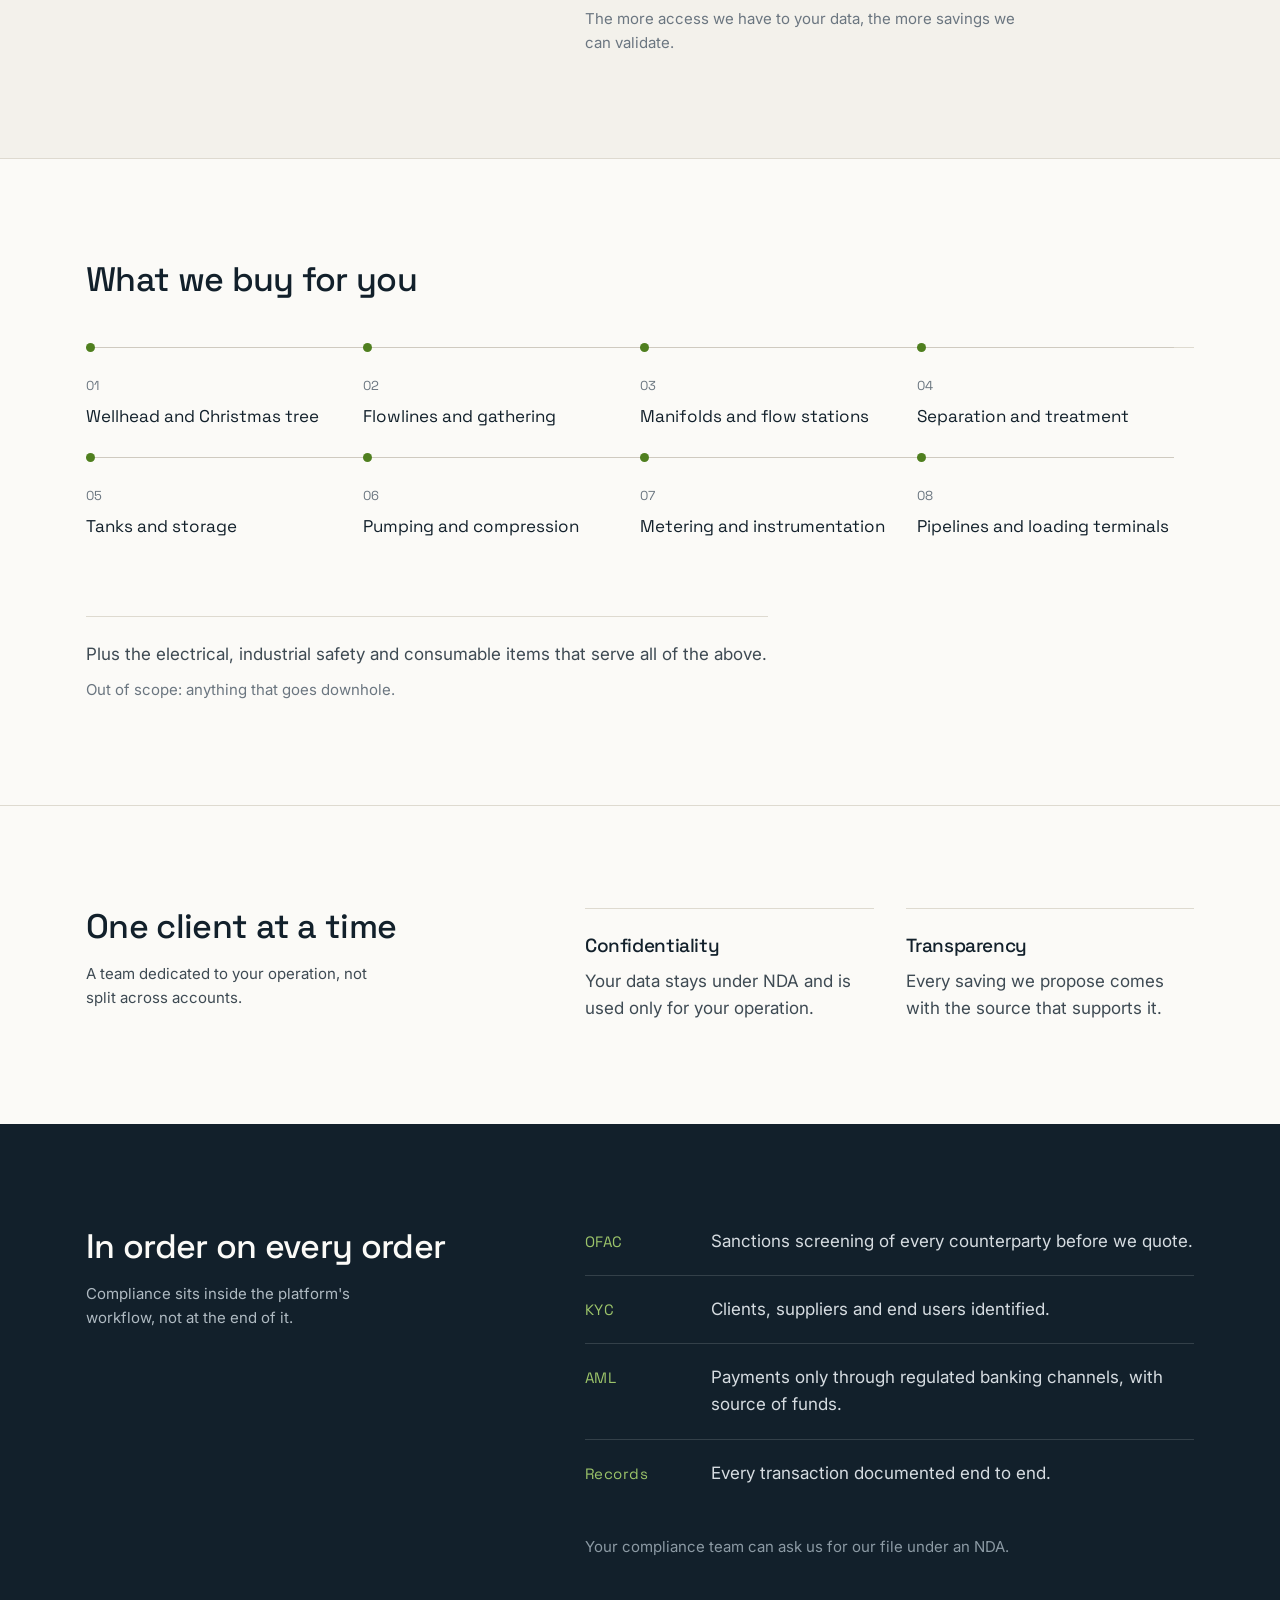
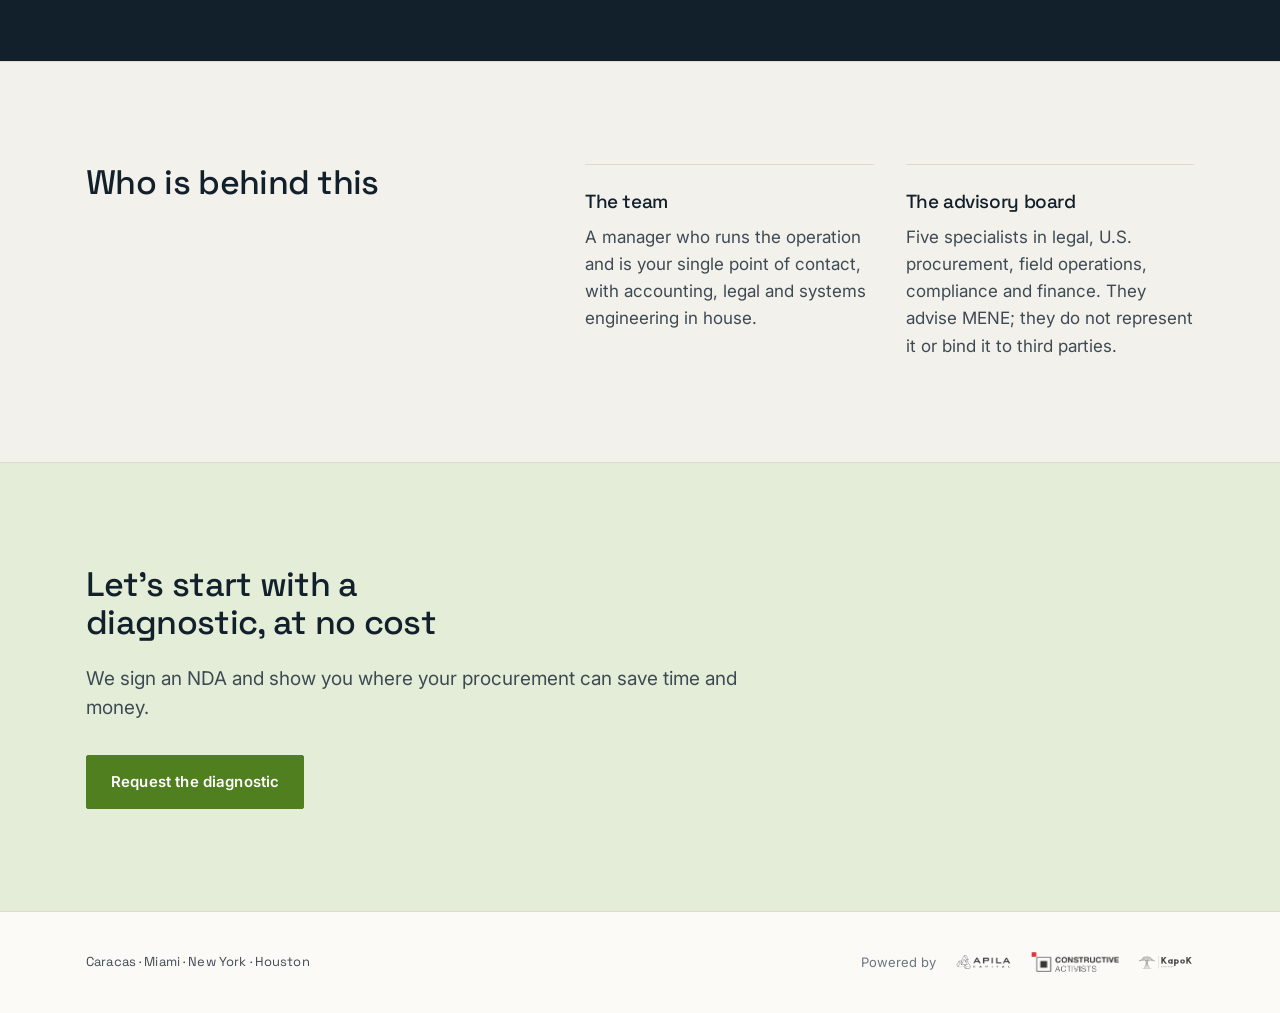
==== commit 627c6ac7: "Pie: Mene Oil Services, Caracas - Miami - New York - Houston, sin el ano" ====
--- a/en/index.html
+++ b/en/index.html
@@ -20,7 +20,7 @@
 <link rel="preconnect" href="https://fonts.googleapis.com">
 <link rel="preconnect" href="https://fonts.gstatic.com" crossorigin>
 <link href="https://fonts.googleapis.com/css2?family=Space+Grotesk:wght@400;500;700&family=Inter:wght@400;500;600&display=swap" rel="stylesheet">
-<link rel="stylesheet" href="../styles.css">
+<link rel="stylesheet" href="../styles-v1.css">
 </head>
 <body>
 
@@ -290,7 +290,7 @@
 
 <footer class="foot">
   <div class="wrap foot__inner">
-    <p class="foot__legal">Caracas · New York · Houston</p>
+    <p class="foot__legal">Caracas · Miami · New York · Houston</p>
     <div class="foot__powered">
       <span>Powered by</span>
       <img src="../assets/apila-capital.png" alt="APILA Capital" width="600" height="203">
--- a/styles-v1.css
+++ b/styles-v1.css
@@ -0,0 +1,522 @@
+/* ==========================================================================
+   meneoil.com — Mene Oil Services
+   Paleta y tipografías heredadas del deck "MENE — Plataforma de procura".
+   Idioma visual: hoja de dibujo técnico. Filetes, no tarjetas. Sin sombras.
+   ========================================================================== */
+
+:root {
+  color-scheme: light;
+
+  /* tinta */
+  --ink:      #12202B;
+  --ink-2:    #3E4A53;
+  --ink-3:    #6B7680;
+
+  /* papel */
+  --paper:    #FBFAF7;
+  --paper-2:  #F3F1EB;
+  --rule:     #DEDAD0;
+  --rule-2:   #CFCAC0;
+
+  /* verde del logo */
+  --green:        #4F7F1F;
+  --green-dark:   #335814;
+  --green-light:  #9CC46A;
+  --green-pale:   #E4EDD8;
+
+  /* tipografía */
+  --display: "Space Grotesk", ui-sans-serif, system-ui, sans-serif;
+  --body:    "Inter", ui-sans-serif, system-ui, -apple-system, sans-serif;
+
+  --t-xs: 0.8125rem;
+  --t-s:  0.9375rem;
+  --t-b:  1.0625rem;
+  --t-m:  1.1875rem;
+  --t-l:  clamp(1.5rem, 1.08rem + 1.75vw, 2.125rem);
+  --t-xl: clamp(2.25rem, 1.35rem + 3.75vw, 3.75rem);
+
+  /* ritmo */
+  --gutter: 16px;
+  --wrap:   1140px;
+}
+
+*, *::before, *::after { box-sizing: border-box; }
+
+html { -webkit-text-size-adjust: 100%; scroll-behavior: smooth; }
+@media (prefers-reduced-motion: reduce) { html { scroll-behavior: auto; } }
+
+body {
+  margin: 0;
+  background: var(--paper);
+  color: var(--ink);
+  font-family: var(--body);
+  font-size: var(--t-b);
+  line-height: 1.6;
+  -webkit-font-smoothing: antialiased;
+  overflow-x: hidden;
+}
+
+h1, h2, h3 {
+  font-family: var(--display);
+  font-weight: 500;
+  letter-spacing: -0.02em;
+  margin: 0;
+  text-wrap: balance;
+}
+
+p { margin: 0; }
+
+a { color: inherit; }
+
+:focus-visible {
+  outline: 2px solid var(--green);
+  outline-offset: 3px;
+}
+
+.skip {
+  position: absolute;
+  left: -9999px;
+  top: 0;
+  background: var(--ink);
+  color: var(--paper);
+  padding: 10px 16px;
+  z-index: 10;
+}
+.skip:focus { left: 0; }
+
+.wrap {
+  width: 100%;
+  max-width: var(--wrap);
+  margin-inline: auto;
+  padding-inline: var(--gutter);
+}
+
+/* --------------------------------------------------------------- topbar -- */
+
+.topbar {
+  border-bottom: 1px solid var(--rule);
+  background: var(--paper);
+  position: sticky;
+  top: 0;
+  z-index: 5;
+}
+
+.topbar__inner {
+  display: flex;
+  align-items: center;
+  gap: 14px;
+  min-height: 72px;
+}
+@media (min-width: 560px) { .topbar__inner { gap: 24px; } }
+
+.brand { display: flex; align-items: center; flex: 0 0 auto; }
+.brand img {
+  display: block;
+  height: 30px;
+  width: auto;
+}
+
+.nav {
+  display: none;
+  margin-left: auto;
+  gap: 28px;
+  font-size: var(--t-s);
+  color: var(--ink-2);
+}
+.nav a { text-decoration: none; padding-block: 6px; }
+.nav a:hover { color: var(--green-dark); }
+
+@media (min-width: 860px) {
+  .nav { display: flex; }
+}
+
+/* selector de idioma */
+
+.langs {
+  display: flex;
+  align-items: center;
+  gap: 8px;
+  margin-left: auto;
+  font-family: var(--display);
+  font-size: var(--t-xs);
+  letter-spacing: 0.04em;
+  color: var(--ink-3);
+  flex: 0 0 auto;
+}
+.langs > * + *::before {
+  content: "/";
+  margin-right: 8px;
+  color: var(--rule-2);
+}
+.langs a { text-decoration: none; }
+.langs a:hover { color: var(--green-dark); }
+.langs [aria-current] { color: var(--ink); }
+
+@media (min-width: 860px) {
+  .langs { margin-left: 0; }
+}
+
+/* -------------------------------------------------------------- botones -- */
+
+.btn {
+  display: inline-block;
+  background: var(--green);
+  color: #fff;
+  font-family: var(--body);
+  font-size: var(--t-s);
+  font-weight: 600;
+  letter-spacing: 0.01em;
+  text-decoration: none;
+  padding: 14px 24px;
+  border: 1px solid var(--green);
+  border-radius: 2px;
+  transition: background-color 120ms ease, border-color 120ms ease;
+}
+.btn:hover { background: var(--green-dark); border-color: var(--green-dark); }
+
+.btn--small { padding: 9px 16px; font-size: var(--t-xs); }
+
+.link {
+  font-size: var(--t-s);
+  color: var(--ink-2);
+  text-decoration: none;
+  border-bottom: 1px solid var(--rule-2);
+  padding-bottom: 2px;
+}
+.link:hover { color: var(--green-dark); border-bottom-color: var(--green); }
+
+/* ----------------------------------------------------------------- hero -- */
+
+.hero { padding-block: clamp(32px, 5vw, 64px); }
+
+/* El logo manda: la ráfaga grande y centrada, y debajo una sola promesa.
+   La contención es el gesto — nada más compite con la marca. */
+
+.sheet {
+  border: 1px solid var(--rule);
+  background: #fff;
+  padding: clamp(52px, 8vw, 120px) clamp(24px, 5vw, 64px);
+  display: flex;
+  flex-direction: column;
+  align-items: center;
+  text-align: center;
+}
+
+.hero__mark {
+  display: block;
+  width: clamp(176px, 24vw, 288px);
+  height: auto;
+  margin-bottom: clamp(36px, 5vw, 60px);
+}
+
+h1 {
+  font-size: var(--t-xl);
+  line-height: 1.02;
+  font-weight: 700;
+  letter-spacing: -0.035em;
+  max-width: 17ch;
+}
+
+.lede {
+  margin-top: 22px;
+  max-width: 56ch;
+  font-size: var(--t-m);
+  line-height: 1.55;
+  color: var(--ink-2);
+}
+
+.actions {
+  margin-top: 36px;
+  display: flex;
+  flex-wrap: wrap;
+  align-items: center;
+  justify-content: center;
+  gap: 16px 28px;
+}
+
+/* ---------------------------------------------------------------- bands -- */
+
+.band {
+  padding-block: clamp(56px, 8vw, 104px);
+  border-top: 1px solid var(--rule);
+}
+
+.band--paper2 { background: var(--paper-2); }
+.band--dark   { background: var(--ink); color: var(--paper); border-top-color: var(--ink); }
+.band--close  { background: var(--green-pale); }
+
+/* rail + main */
+
+.split { display: grid; gap: 32px; }
+
+.split__rail h2 {
+  font-size: var(--t-l);
+  line-height: 1.12;
+  max-width: 18ch;
+}
+
+.rail-note {
+  margin-top: 16px;
+  max-width: 34ch;
+  font-size: var(--t-s);
+  color: var(--ink-2);
+}
+.band--dark .rail-note { color: #AFBAC2; }
+
+@media (min-width: 900px) {
+  .split {
+    grid-template-columns: minmax(0, 5fr) minmax(0, 7fr);
+    gap: 64px;
+  }
+}
+
+/* columnas de texto separadas por filetes */
+
+.cols { display: grid; gap: 0; }
+
+.col { padding-block: 22px; border-top: 1px solid var(--rule); }
+.col:first-child { border-top: 0; padding-top: 0; }
+
+.col h3 {
+  font-size: var(--t-m);
+  margin-bottom: 6px;
+}
+.col p { color: var(--ink-2); max-width: 46ch; }
+
+@media (min-width: 720px) {
+  .cols { grid-template-columns: repeat(3, 1fr); gap: 0 32px; }
+  .cols--2 { grid-template-columns: repeat(2, 1fr); }
+  .col { border-top: 1px solid var(--rule); padding-top: 22px; padding-bottom: 0; }
+  .col:first-child { border-top: 1px solid var(--rule); padding-top: 22px; }
+}
+
+/* flujo de la plataforma: lista con marcador de estación */
+
+.flow { list-style: none; margin: 0; padding: 0; }
+
+.flow li {
+  position: relative;
+  padding: 22px 0 22px 34px;
+  border-top: 1px solid var(--rule);
+}
+.flow li:first-child { border-top: 0; padding-top: 0; }
+.flow li::before {
+  content: "";
+  position: absolute;
+  left: 0;
+  top: 30px;
+  width: 11px;
+  height: 11px;
+  border-radius: 50%;
+  background: var(--green);
+}
+.flow li:first-child::before { top: 8px; }
+
+.flow h3 { font-size: var(--t-m); margin-bottom: 4px; }
+.flow p { color: var(--ink-2); max-width: 52ch; }
+
+/* pasos numerados: aquí la numeración es real, es una secuencia */
+
+.steps { list-style: none; margin: 0; padding: 0; counter-reset: paso; }
+
+.steps li {
+  counter-increment: paso;
+  display: grid;
+  grid-template-columns: 48px 1fr;
+  gap: 0 16px;
+  padding: 24px 0;
+  border-top: 1px solid var(--rule);
+}
+.steps li:first-child { border-top: 0; padding-top: 0; }
+
+.steps li::before {
+  content: counter(paso, decimal-leading-zero);
+  grid-column: 1;
+  grid-row: 1 / span 2;
+  font-family: var(--display);
+  font-size: var(--t-s);
+  color: var(--green);
+  padding-top: 4px;
+}
+
+.steps h3 { grid-column: 2; font-size: var(--t-m); margin-bottom: 4px; }
+.steps p  { grid-column: 2; }
+.steps p { color: var(--ink-2); max-width: 50ch; }
+
+/* lo que gana el cliente */
+
+.gains { margin: 0; display: grid; gap: 0; }
+.gains > div { padding: 22px 0; border-top: 1px solid var(--rule); }
+.gains > div:first-child { border-top: 0; padding-top: 0; }
+.gains dt {
+  font-family: var(--display);
+  font-size: var(--t-m);
+  margin-bottom: 4px;
+}
+.gains dd { margin: 0; color: var(--ink-2); max-width: 50ch; }
+
+.aside {
+  margin-top: 28px;
+  font-size: var(--t-s);
+  color: var(--ink-3);
+  max-width: 50ch;
+}
+.aside--dark { color: #8C9AA4; }
+
+/* --------------------------------------------------- del cabezal al mar -- */
+
+.section-title {
+  font-size: var(--t-l);
+  line-height: 1.12;
+  max-width: 24ch;
+  margin-bottom: clamp(32px, 4vw, 48px);
+}
+
+.track {
+  list-style: none;
+  margin: 0;
+  padding: 0;
+  display: grid;
+  gap: 0;
+}
+
+.track li {
+  position: relative;
+  padding: 16px 0 16px 34px;
+  border-top: 1px solid var(--rule);
+}
+.track li::before {
+  content: "";
+  position: absolute;
+  left: 4px;
+  top: 25px;
+  width: 9px;
+  height: 9px;
+  border-radius: 50%;
+  background: var(--green);
+}
+/* la línea que une las estaciones, en vertical */
+.track li::after {
+  content: "";
+  position: absolute;
+  left: 8px;
+  top: 34px;
+  bottom: -1px;
+  width: 1px;
+  background: var(--rule-2);
+}
+.track li:last-child::after { display: none; }
+
+.track__n {
+  font-family: var(--display);
+  font-size: var(--t-xs);
+  color: var(--ink-3);
+  margin-right: 12px;
+}
+.track__t { font-family: var(--display); font-size: var(--t-s); }
+
+@media (min-width: 860px) {
+  .track {
+    grid-template-columns: repeat(4, 1fr);
+    border-top: 1px solid var(--rule);
+  }
+  .track li {
+    padding: 28px 20px 28px 0;
+    border-top: 0;
+  }
+  /* en horizontal, la línea corre por arriba */
+  .track li::before { left: 0; top: -5px; }
+  .track li::after {
+    left: 9px;
+    right: 0;
+    top: -1px;
+    bottom: auto;
+    width: auto;
+    height: 1px;
+  }
+  .track li:nth-child(4)::after,
+  .track li:nth-child(8)::after { right: 20px; }
+  .track li:last-child::after { display: block; }
+  .track__n { display: block; margin: 0 0 6px; }
+  .track__t { font-size: var(--t-b); }
+}
+
+.areas__notes {
+  margin-top: clamp(32px, 4vw, 48px);
+  padding-top: 24px;
+  border-top: 1px solid var(--rule);
+  max-width: 62ch;
+  color: var(--ink-2);
+}
+.areas__notes .aside { margin-top: 10px; }
+
+/* --------------------------------------------------------- cumplimiento -- */
+
+.band--dark .split__rail h2 { color: var(--paper); }
+
+.checks { margin: 0; display: grid; gap: 0; }
+.checks > div {
+  display: grid;
+  grid-template-columns: 110px 1fr;
+  gap: 0 16px;
+  padding: 20px 0;
+  border-top: 1px solid rgba(255,255,255,0.14);
+}
+.checks > div:first-child { border-top: 0; padding-top: 0; }
+.checks dt {
+  font-family: var(--display);
+  font-size: var(--t-s);
+  color: var(--green-light);
+  letter-spacing: 0.03em;
+  padding-top: 2px;
+}
+.checks dd { margin: 0; color: #D6DCE1; max-width: 46ch; }
+
+@media (max-width: 520px) {
+  .checks > div { grid-template-columns: 1fr; gap: 4px; }
+}
+
+/* --------------------------------------------------------------- cierre -- */
+
+.band--close h2 {
+  font-size: var(--t-l);
+  line-height: 1.12;
+  max-width: 20ch;
+}
+.band--close .lede { color: var(--ink-2); }
+.contact { margin-top: 32px; }
+
+/* ----------------------------------------------------------------- pie --- */
+
+.foot {
+  border-top: 1px solid var(--rule);
+  padding-block: 40px;
+  background: var(--paper);
+}
+
+.foot__inner {
+  display: flex;
+  flex-direction: column;
+  gap: 24px;
+  align-items: flex-start;
+}
+
+.foot__legal {
+  font-size: var(--t-xs);
+  color: var(--ink-2);
+  font-family: var(--display);
+  letter-spacing: 0.01em;
+}
+
+.foot__powered {
+  display: flex;
+  align-items: center;
+  gap: 18px;
+  flex-wrap: wrap;
+}
+.foot__powered span { font-size: var(--t-xs); color: var(--ink-3); }
+.foot__powered img { display: block; height: 20px; width: auto; opacity: 0.78; }
+
+@media (min-width: 760px) {
+  .foot__inner { flex-direction: row; justify-content: space-between; align-items: center; }
+}
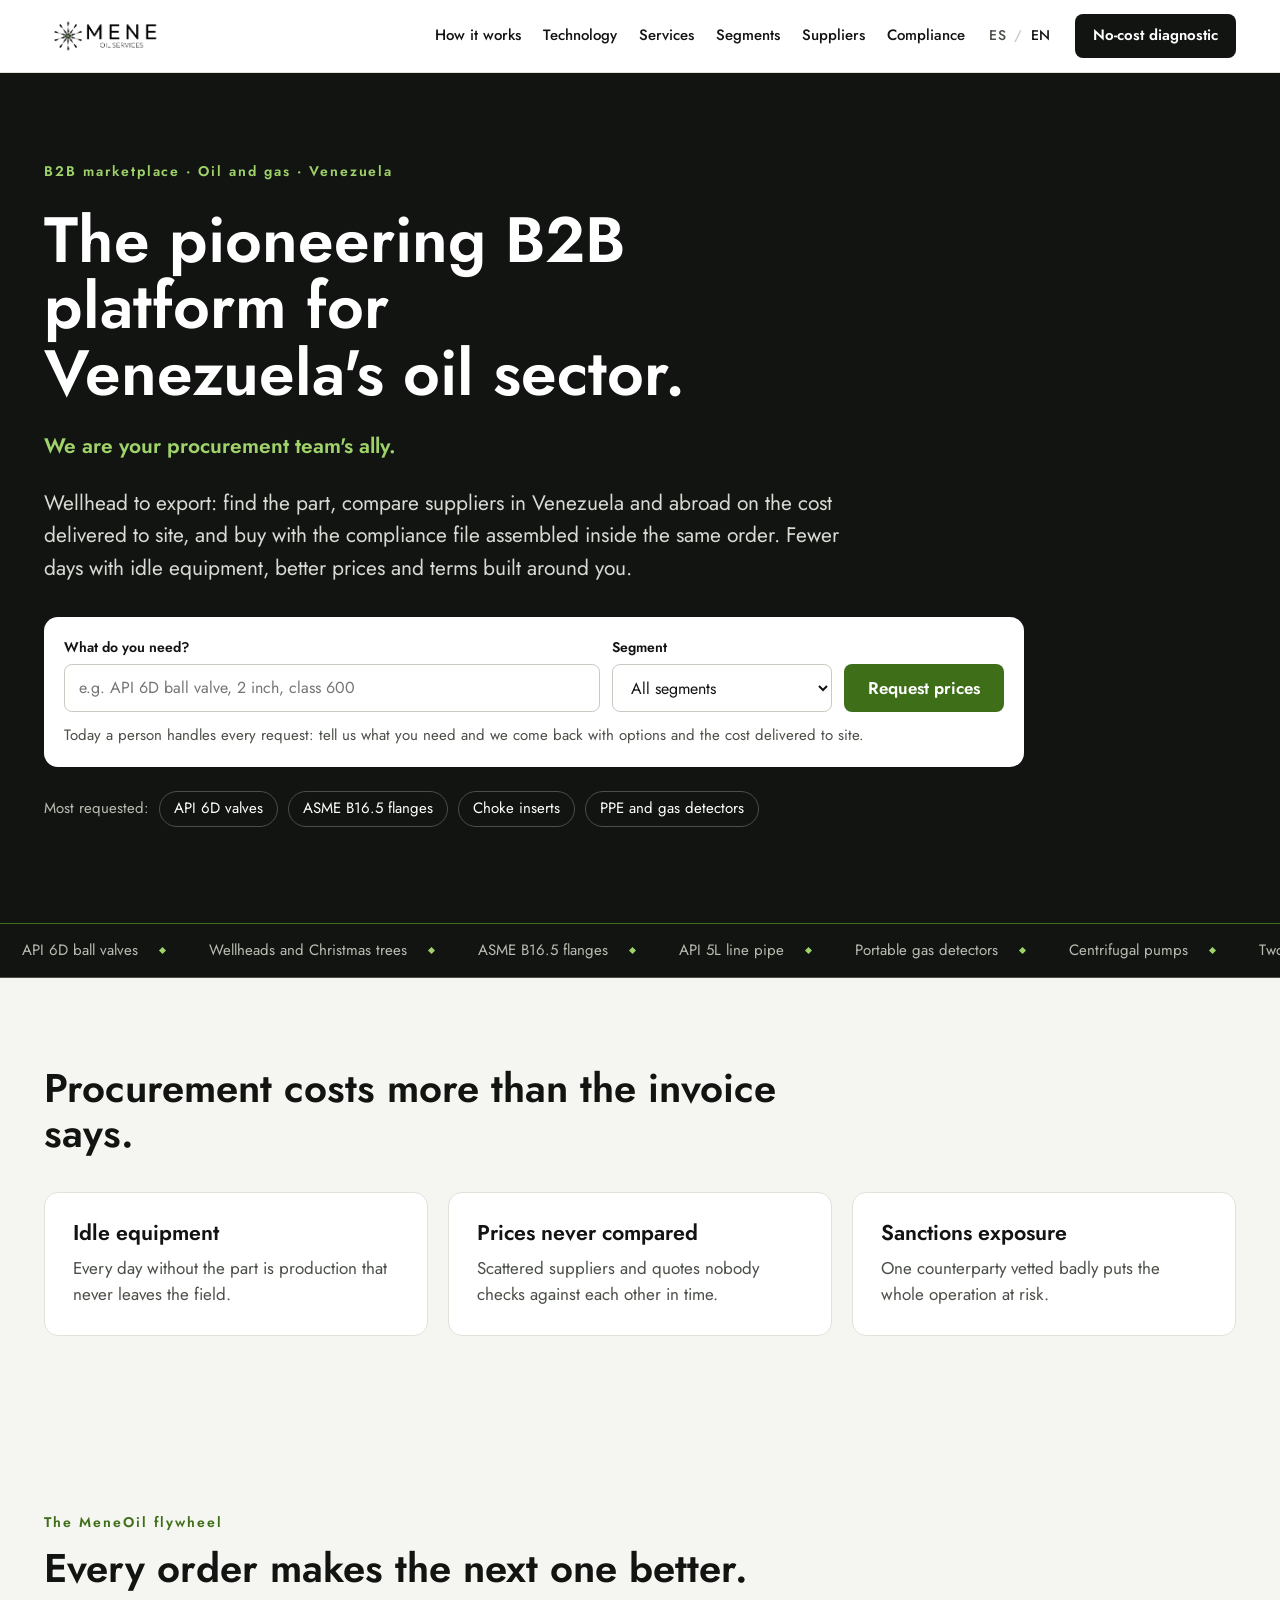
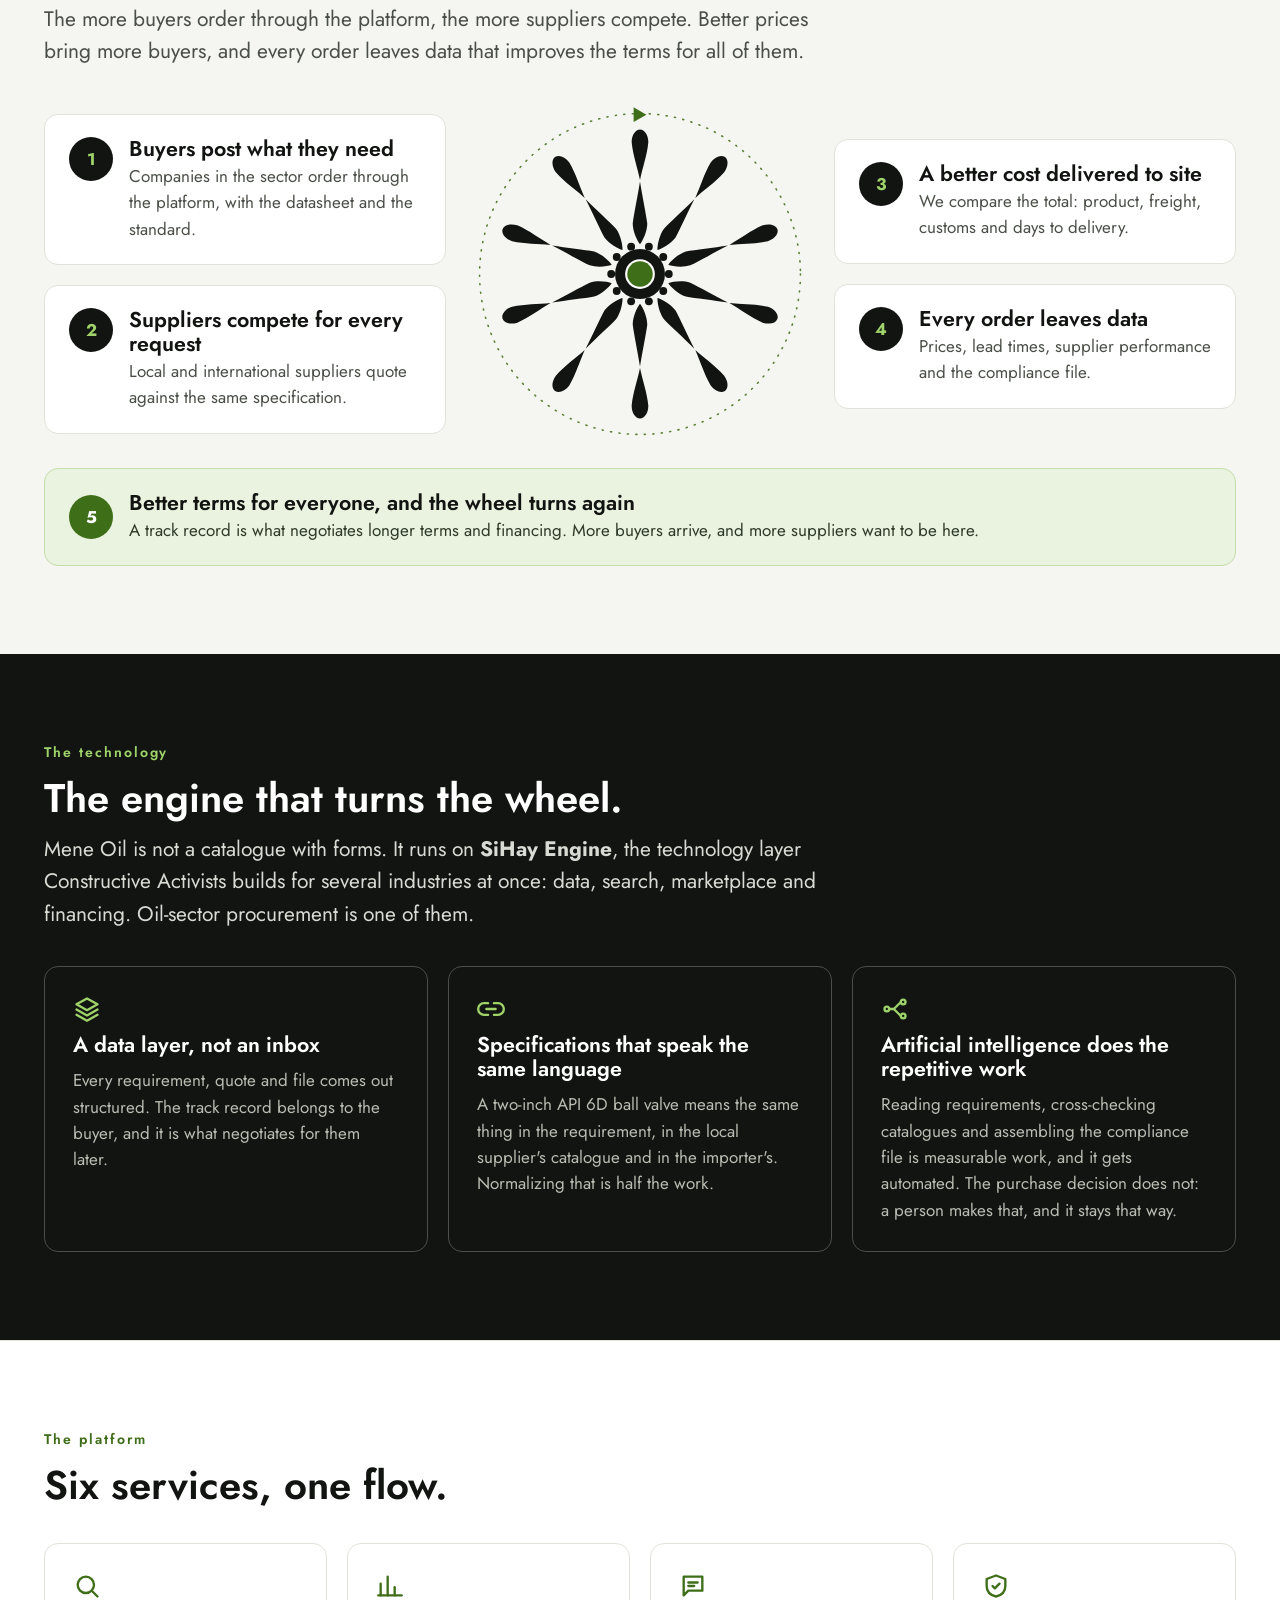
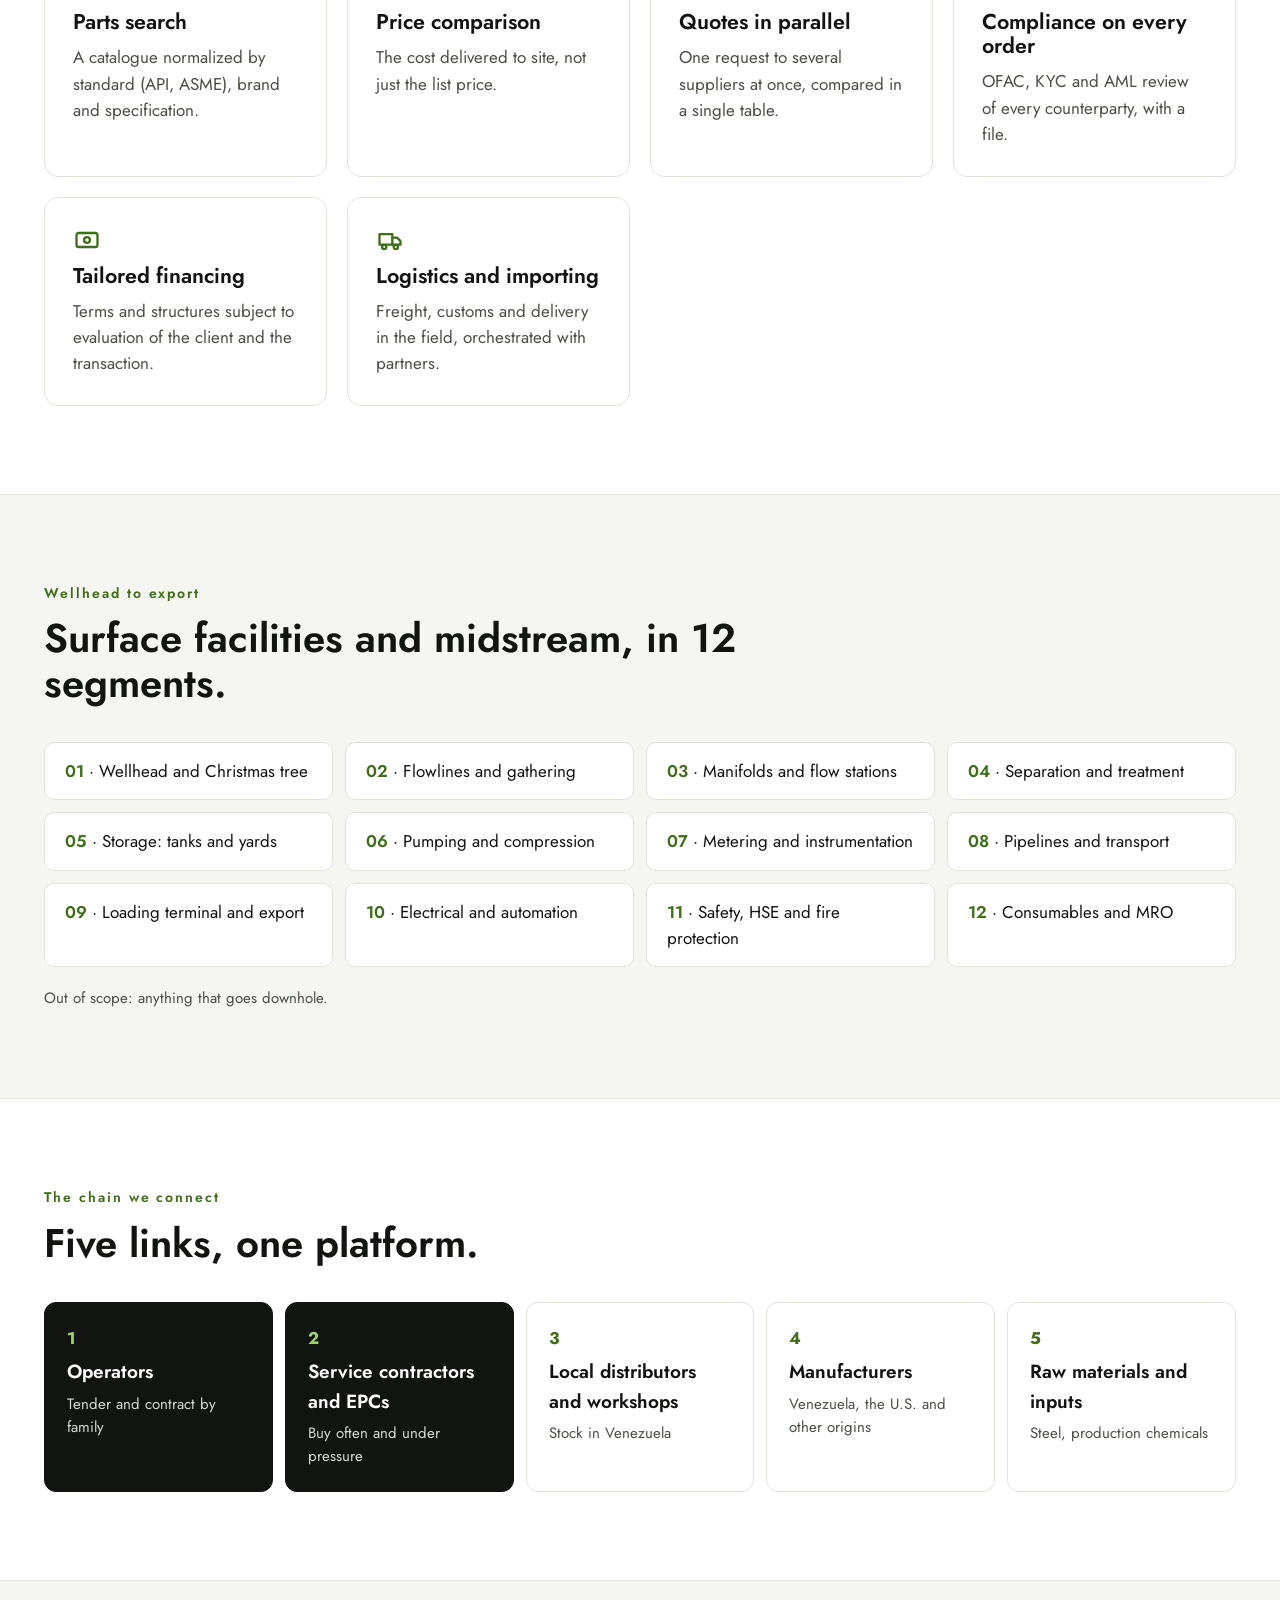
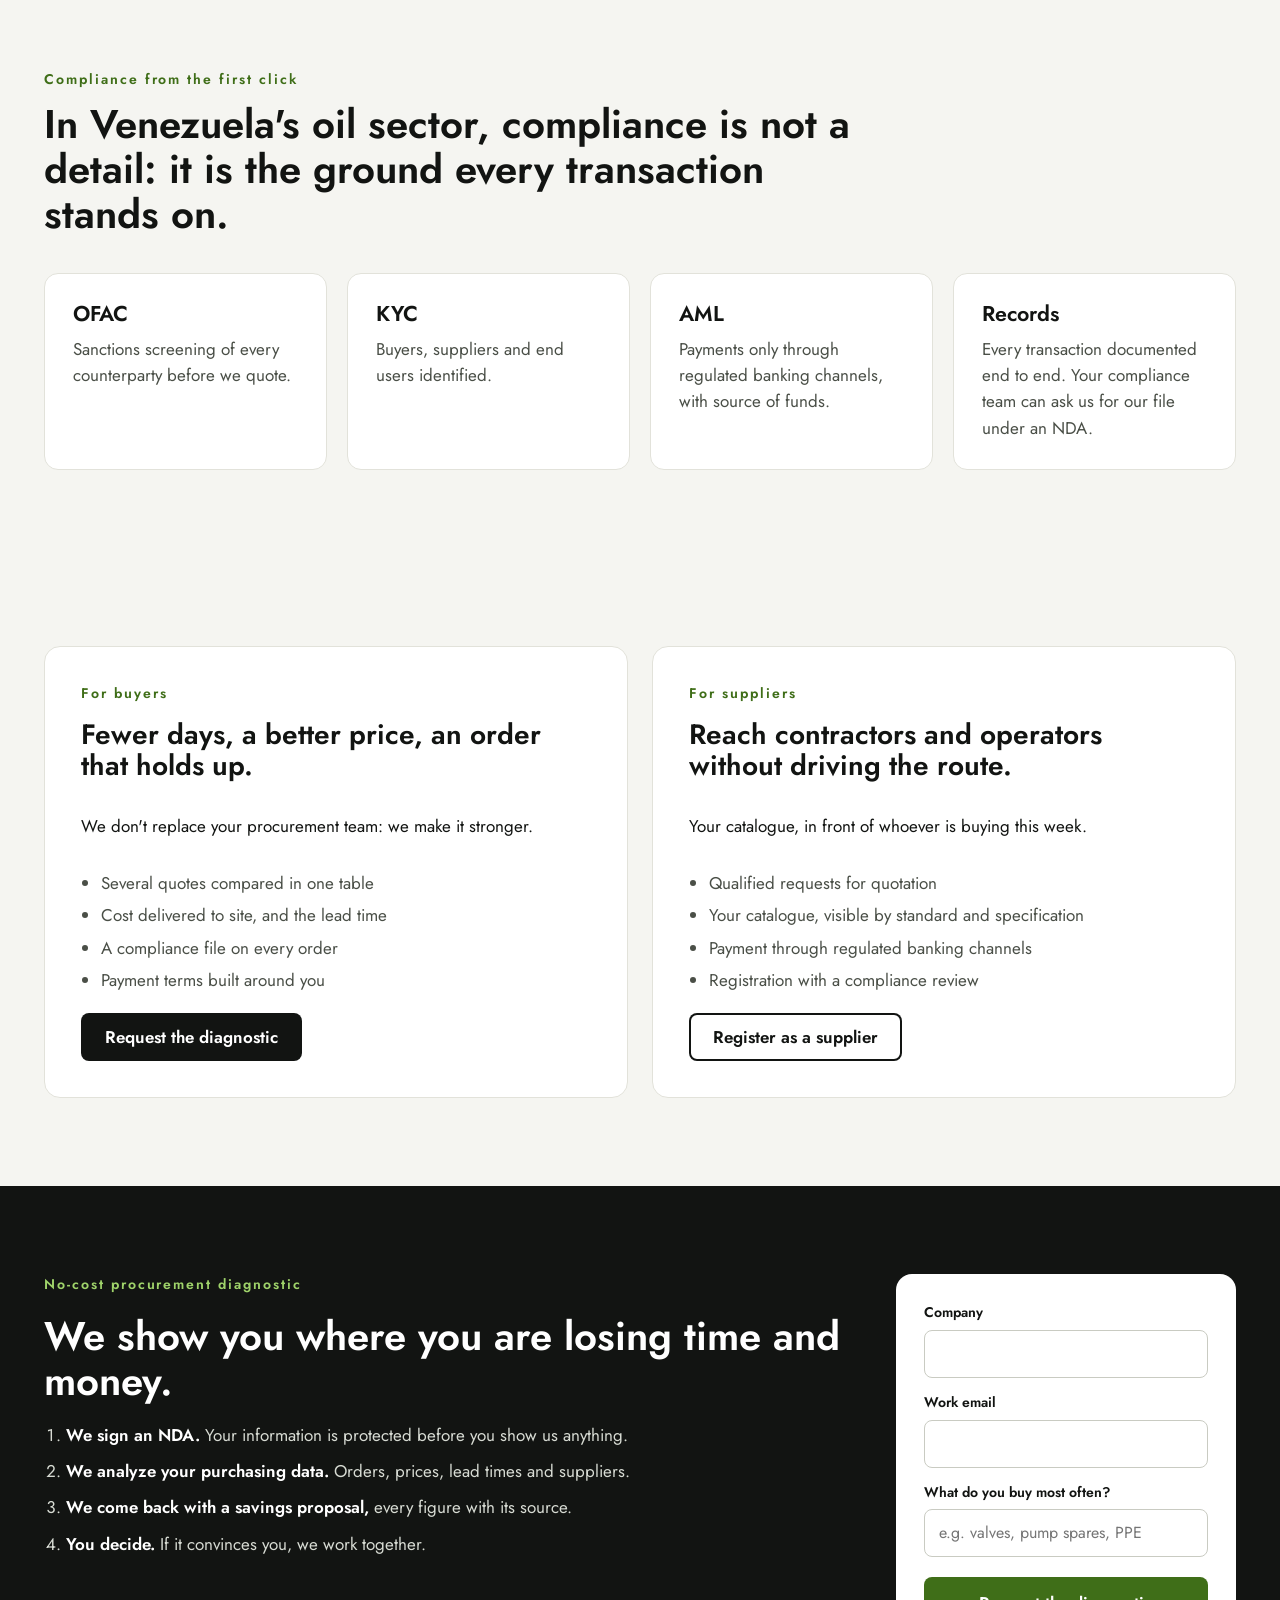
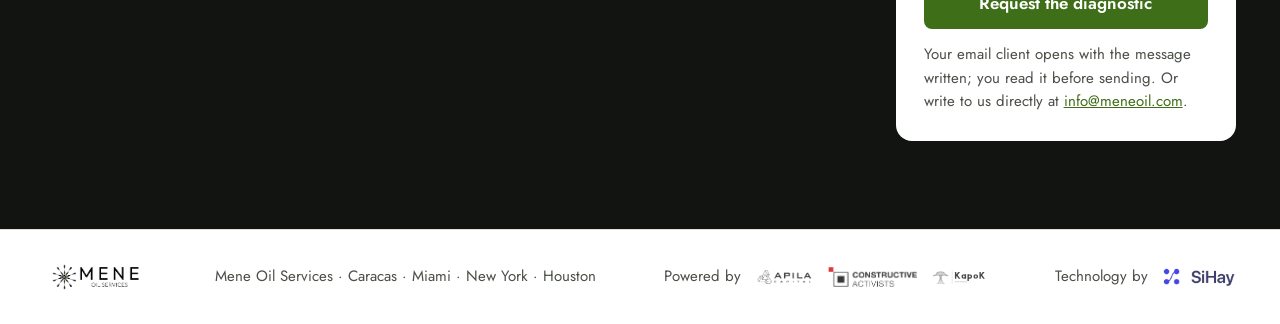
==== commit a5288c89: "Página en inglés rehecha como espejo del home, selector ES/EN y corrección del cintillo" ====
--- a/en/index.html
+++ b/en/index.html
@@ -4,11 +4,11 @@
 <head>
 <meta charset="utf-8">
 <meta name="viewport" content="width=device-width, initial-scale=1">
-<title>Mene Oil Services — Procurement for the oil sector</title>
-<meta name="description" content="Surface facilities and midstream supply, wellhead to export. We compare sources, close the order and assemble the compliance file on every order. No-cost diagnostic under NDA.">
+<title>Mene Oil — The pioneering B2B platform for Venezuela's oil sector</title>
+<meta name="description" content="B2B marketplace for oil-sector procurement in Venezuela. Suppliers in Venezuela and abroad, compliance built into every order (OFAC, KYC, AML) and offers compared on the cost delivered to site.">
 <link rel="icon" href="../assets/favicon.svg" type="image/svg+xml">
-<meta property="og:title" content="Mene Oil Services — Procurement for the oil sector">
-<meta property="og:description" content="Surface facilities & midstream supply: wellhead to export.">
+<meta property="og:title" content="Mene Oil — The pioneering B2B platform for Venezuela's oil sector">
+<meta property="og:description" content="Wellhead to export: find the part, compare suppliers and buy with the compliance file ready.">
 <meta property="og:locale" content="en_US">
 <meta property="og:locale:alternate" content="es_VE">
 <meta property="og:type" content="website">
@@ -19,8 +19,8 @@
 <link rel="alternate" hreflang="x-default" href="https://meneoil.com/">
 <link rel="preconnect" href="https://fonts.googleapis.com">
 <link rel="preconnect" href="https://fonts.gstatic.com" crossorigin>
-<link href="https://fonts.googleapis.com/css2?family=Space+Grotesk:wght@400;500;700&family=Inter:wght@400;500;600&display=swap" rel="stylesheet">
-<link rel="stylesheet" href="../styles-v1.css">
+<link href="https://fonts.googleapis.com/css2?family=Jost:wght@400;500;600;700&display=swap" rel="stylesheet">
+<link rel="stylesheet" href="../styles.css">
 </head>
 <body>
 
@@ -28,55 +28,147 @@
 
 <header class="topbar">
   <div class="wrap topbar__inner">
-    <a class="brand" href="./" aria-label="Mene Oil Services, home">
+    <a class="brand" href="./" aria-label="MeneOil.com, home">
       <img src="../assets/mene-logo.png" alt="Mene Oil Services" width="2075" height="682">
     </a>
     <nav class="nav" aria-label="Main">
-      <a href="#what-we-do">What we do</a>
-      <a href="#how-we-work">How we work</a>
+      <a href="#how-it-works">How it works</a>
+      <a href="#technology">Technology</a>
+      <a href="#services">Services</a>
+      <a href="#segments">Segments</a>
+      <a href="#suppliers">Suppliers</a>
       <a href="#compliance">Compliance</a>
     </nav>
     <p class="langs">
       <a href="../" hreflang="es" lang="es">ES</a>
       <span aria-current="true">EN</span>
     </p>
-    <a class="btn btn--small" href="#contact">Request the diagnostic</a>
+    <a class="btn btn--small topbar__cta" href="#diagnostic">No-cost diagnostic</a>
   </div>
 </header>
 
 <main id="content">
 
-  <section class="hero">
-    <div class="wrap">
-      <div class="sheet">
-        <img class="hero__mark" src="../assets/mene-mark.png" alt="Mene Oil Services"
-             width="2000" height="2000" fetchpriority="high">
-        <h1>Save time and money on your procurement</h1>
-        <p class="lede">
-          Surface facilities and midstream supply, wellhead to export, with the
-          compliance file assembled on every order.
+  <section class="hero" id="top">
+    <div class="wrap">
+      <p class="eyebrow">B2B marketplace · Oil and gas · Venezuela</p>
+      <h1>The pioneering B2B platform for Venezuela's oil sector.</h1>
+      <p class="hero__promesa">We are your procurement team's ally.</p>
+      <p class="lede">
+        Wellhead to export: find the part, compare suppliers in Venezuela and
+        abroad on the cost delivered to site, and buy with the compliance file
+        assembled inside the same order. Fewer days with idle equipment, better
+        prices and terms built around you.
+      </p>
+
+      <form class="seek" id="seeker" action="#diagnostic">
+        <div class="field field--wide">
+          <label for="q">What do you need?</label>
+          <input id="q" name="q" type="search" autocomplete="off"
+                 placeholder="e.g. API 6D ball valve, 2 inch, class 600">
+        </div>
+        <div class="field field--pick">
+          <label for="seg">Segment</label>
+          <select id="seg" name="seg">
+            <option>All segments</option>
+            <option>Wellhead and Christmas tree</option>
+            <option>Flowlines and gathering</option>
+            <option>Separation and treatment</option>
+            <option>Pumping and compression</option>
+            <option>Metering and instrumentation</option>
+            <option>Safety, HSE and fire protection</option>
+          </select>
+        </div>
+        <button class="btn btn--green" type="submit">Request prices</button>
+        <p class="seek__note">
+          Today a person handles every request: tell us what you need and we
+          come back with options and the cost delivered to site.
         </p>
-        <div class="actions">
-          <a class="btn" href="#contact">Request the diagnostic</a>
-          <a class="link" href="#what-we-do">See how it works</a>
-        </div>
-      </div>
-    </div>
-  </section>
+      </form>
+
+      <ul class="tags">
+        <li class="tags__label">Most requested:</li>
+        <li><a href="#segments">API 6D valves</a></li>
+        <li><a href="#segments">ASME B16.5 flanges</a></li>
+        <li><a href="#segments">Choke inserts</a></li>
+        <li><a href="#segments">PPE and gas detectors</a></li>
+      </ul>
+    </div>
+  </section>
+
+  
+  <div class="cinta" role="region" aria-label="Product families we buy">
+    <div class="cinta__pista">
+      <ul class="cinta__grupo">
+        <li>API 6D ball valves</li>
+        <li>Wellheads and Christmas trees</li>
+        <li>ASME B16.5 flanges</li>
+        <li>API 5L line pipe</li>
+        <li>Portable gas detectors</li>
+        <li>Centrifugal pumps</li>
+        <li>Two- and three-phase separators</li>
+        <li>Storage tanks</li>
+        <li>Gas compressors</li>
+        <li>Flow meters</li>
+        <li>Starters and switchboards</li>
+        <li>FR flame-resistant clothing</li>
+        <li>Safety footwear</li>
+        <li>Mechanical seals</li>
+        <li>Relief valves</li>
+        <li>Choke inserts</li>
+        <li>Flowlines and gathering lines</li>
+        <li>Fire protection systems</li>
+        <li>Pressure and temperature instrumentation</li>
+        <li>Production manifolds</li>
+        <li>Marine loading arms</li>
+        <li>Pneumatic actuators</li>
+        <li>Hoses and fittings</li>
+        <li>MRO spares</li>
+      </ul>
+      <ul class="cinta__grupo" aria-hidden="true">
+        <li>API 6D ball valves</li>
+        <li>Wellheads and Christmas trees</li>
+        <li>ASME B16.5 flanges</li>
+        <li>API 5L line pipe</li>
+        <li>Portable gas detectors</li>
+        <li>Centrifugal pumps</li>
+        <li>Two- and three-phase separators</li>
+        <li>Storage tanks</li>
+        <li>Gas compressors</li>
+        <li>Flow meters</li>
+        <li>Starters and switchboards</li>
+        <li>FR flame-resistant clothing</li>
+        <li>Safety footwear</li>
+        <li>Mechanical seals</li>
+        <li>Relief valves</li>
+        <li>Choke inserts</li>
+        <li>Flowlines and gathering lines</li>
+        <li>Fire protection systems</li>
+        <li>Pressure and temperature instrumentation</li>
+        <li>Production manifolds</li>
+        <li>Marine loading arms</li>
+        <li>Pneumatic actuators</li>
+        <li>Hoses and fittings</li>
+        <li>MRO spares</li>
+      </ul>
+    </div>
+  </div>
 
   <section class="band">
     <div class="wrap">
-      <h2 class="section-title">Your procurement costs more than the invoice says</h2>
-      <div class="cols">
-        <div class="col">
+      <div class="intro">
+        <h2>Procurement costs more than the invoice says.</h2>
+      </div>
+      <div class="grid grid--3">
+        <div class="card">
           <h3>Idle equipment</h3>
           <p>Every day without the part is production that never leaves the field.</p>
         </div>
-        <div class="col">
+        <div class="card">
           <h3>Prices never compared</h3>
           <p>Scattered suppliers and quotes nobody checks against each other in time.</p>
         </div>
-        <div class="col">
+        <div class="card">
           <h3>Sanctions exposure</h3>
           <p>One counterparty vetted badly puts the whole operation at risk.</p>
         </div>
@@ -84,205 +176,343 @@
     </div>
   </section>
 
-  <section class="band band--paper2" id="what-we-do">
-    <div class="wrap split">
-      <div class="split__rail">
-        <h2>A procurement platform that works with AI agents</h2>
-        <p class="rail-note">
-          Designed from day one to run as an end-to-end automated workflow.
+  <section class="band" id="how-it-works">
+    <div class="wrap">
+      <div class="intro">
+        <p class="eyebrow">The MeneOil flywheel</p>
+        <h2>Every order makes the next one better.</h2>
+        <p class="lede">
+          The more buyers order through the platform, the more suppliers
+          compete. Better prices bring more buyers, and every order leaves
+          data that improves the terms for all of them.
         </p>
       </div>
-      <div class="split__main">
-        <ol class="flow">
-          <li>
-            <h3>Your data</h3>
-            <p>Orders, prices, lead times and suppliers, exactly as you keep them today.</p>
-          </li>
-          <li>
-            <h3>Analysis</h3>
-            <p>The agents find where the time goes and where the money goes.</p>
-          </li>
-          <li>
-            <h3>Supplier network</h3>
-            <p>Venezuela, the United States and other origins, compared side by side.</p>
-          </li>
-          <li>
-            <h3>A compliant order</h3>
-            <p>Automated purchasing, with your compliance file assembled as it goes.</p>
-          </li>
+
+      <div class="wheel">
+        <div class="wheel__col">
+          <div class="step">
+            <span class="step__n" aria-hidden="true">1</span>
+            <div>
+              <h3>Buyers post what they need</h3>
+              <p>Companies in the sector order through the platform, with the datasheet and the standard.</p>
+            </div>
+          </div>
+          <div class="step">
+            <span class="step__n" aria-hidden="true">2</span>
+            <div>
+              <h3>Suppliers compete for every request</h3>
+              <p>Local and international suppliers quote against the same specification.</p>
+            </div>
+          </div>
+        </div>
+
+        <svg class="star" viewBox="0 0 640 640" role="img"
+             aria-label="The MENE star as a wheel: a hub with ten spokes, turning.">
+          
+          <defs>
+            <g id="rayo">
+              <path class="star__ray" d="M0,-56 C5,-62 13.7,-80 13.7,-95 C11.5,-113 4.2,-147 0,-174 C-4.2,-147 -11.5,-113 -13.7,-95 C-13.7,-80 -5,-62 0,-56 Z"/>
+              <path class="star__ray" d="M0,-177 C5,-201 13.2,-223 15.7,-248 C15.7,-261.3 8.7,-272 0,-272 C-8.7,-272 -15.7,-261.3 -15.7,-248 C-13.2,-223 -5,-201 0,-177 Z"/>
+            </g>
+          </defs>
+
+          <g class="star__spin">
+            <circle class="star__orbit" cx="320" cy="320" r="302"/>
+            <path class="star__arrow" d="M308,6 L332,20 L308,34 Z"/>
+          </g>
+
+          <g transform="translate(320,320)">
+            <use href="#rayo" transform="rotate(0)"/>
+            <use href="#rayo" transform="rotate(36)"/>
+            <use href="#rayo" transform="rotate(72)"/>
+            <use href="#rayo" transform="rotate(108)"/>
+            <use href="#rayo" transform="rotate(144)"/>
+            <use href="#rayo" transform="rotate(180)"/>
+            <use href="#rayo" transform="rotate(216)"/>
+            <use href="#rayo" transform="rotate(252)"/>
+            <use href="#rayo" transform="rotate(288)"/>
+            <use href="#rayo" transform="rotate(324)"/>
+
+            <circle class="star__cog" cx="16.7" cy="-51.5" r="7.4"/>
+            <circle class="star__cog" cx="43.8" cy="-31.9" r="7.4"/>
+            <circle class="star__cog" cx="54.2" cy="-0.0" r="7.4"/>
+            <circle class="star__cog" cx="43.8" cy="31.9" r="7.4"/>
+            <circle class="star__cog" cx="16.7" cy="51.5" r="7.4"/>
+            <circle class="star__cog" cx="-16.7" cy="51.5" r="7.4"/>
+            <circle class="star__cog" cx="-43.8" cy="31.9" r="7.4"/>
+            <circle class="star__cog" cx="-54.2" cy="0.0" r="7.4"/>
+            <circle class="star__cog" cx="-43.8" cy="-31.9" r="7.4"/>
+            <circle class="star__cog" cx="-16.7" cy="-51.5" r="7.4"/>
+            <circle class="star__cog" cx="0" cy="0" r="47"/>
+            <circle class="star__ring" cx="0" cy="0" r="28"/>
+            <circle class="star__core" cx="0" cy="0" r="24"/>
+          </g>
+        </svg>
+
+        <div class="wheel__col">
+          <div class="step">
+            <span class="step__n" aria-hidden="true">3</span>
+            <div>
+              <h3>A better cost delivered to site</h3>
+              <p>We compare the total: product, freight, customs and days to delivery.</p>
+            </div>
+          </div>
+          <div class="step">
+            <span class="step__n" aria-hidden="true">4</span>
+            <div>
+              <h3>Every order leaves data</h3>
+              <p>Prices, lead times, supplier performance and the compliance file.</p>
+            </div>
+          </div>
+        </div>
+      </div>
+
+      <div class="step step--close">
+        <span class="step__n" aria-hidden="true">5</span>
+        <div>
+          <h3>Better terms for everyone, and the wheel turns again</h3>
+          <p>A track record is what negotiates longer terms and financing. More buyers arrive, and more suppliers want to be here.</p>
+        </div>
+      </div>
+    </div>
+  </section>
+
+  <section class="band band--dark" id="technology">
+    <div class="wrap">
+      <div class="intro">
+        <p class="eyebrow">The technology</p>
+        <h2>The engine that turns the wheel.</h2>
+        <p class="lede">
+          Mene Oil is not a catalogue with forms. It runs on
+          <strong>SiHay Engine</strong>, the technology layer Constructive
+          Activists builds for several industries at once: data, search,
+          marketplace and financing. Oil-sector procurement is one of them.
+        </p>
+      </div>
+      <div class="grid grid--3">
+        <div class="card">
+          <svg width="28" height="28" viewBox="0 0 24 24" fill="none" stroke="currentColor" stroke-width="2" stroke-linecap="round" stroke-linejoin="round" aria-hidden="true"><path d="M12 3l9 5-9 5-9-5z"/><path d="M3 12.5l9 5 9-5"/><path d="M3 17l9 5 9-5"/></svg>
+          <h3>A data layer, not an inbox</h3>
+          <p>
+            Every requirement, quote and file comes out structured. The track
+            record belongs to the buyer, and it is what negotiates for them
+            later.
+          </p>
+        </div>
+        <div class="card">
+          <svg width="28" height="28" viewBox="0 0 24 24" fill="none" stroke="currentColor" stroke-width="2" stroke-linecap="round" stroke-linejoin="round" aria-hidden="true"><path d="M9.5 7H6a5 5 0 0 0 0 10h3.5"/><path d="M14.5 7H18a5 5 0 0 1 0 10h-3.5"/><path d="M8 12h8"/></svg>
+          <h3>Specifications that speak the same language</h3>
+          <p>
+            A two-inch API 6D ball valve means the same thing in the
+            requirement, in the local supplier's catalogue and in the
+            importer's. Normalizing that is half the work.
+          </p>
+        </div>
+        <div class="card">
+          <svg width="28" height="28" viewBox="0 0 24 24" fill="none" stroke="currentColor" stroke-width="2" stroke-linecap="round" stroke-linejoin="round" aria-hidden="true"><circle cx="5" cy="12" r="2"/><circle cx="19" cy="6" r="2"/><circle cx="19" cy="18" r="2"/><path d="M7 12h4l6-6"/><path d="M11 12l6 6"/></svg>
+          <h3>Artificial intelligence does the repetitive work</h3>
+          <p>
+            Reading requirements, cross-checking catalogues and assembling the
+            compliance file is measurable work, and it gets automated. The
+            purchase decision does not: a person makes that, and it stays
+            that way.
+          </p>
+        </div>
+      </div>
+    </div>
+  </section>
+
+  <section class="band band--white" id="services">
+    <div class="wrap">
+      <div class="intro">
+        <p class="eyebrow">The platform</p>
+        <h2>Six services, one flow.</h2>
+      </div>
+      <div class="grid grid--3">
+        <div class="card">
+          <svg width="28" height="28" viewBox="0 0 24 24" fill="none" stroke="currentColor" stroke-width="2" stroke-linecap="round" stroke-linejoin="round" aria-hidden="true"><circle cx="11" cy="11" r="7"/><path d="M21 21l-4.3-4.3"/></svg>
+          <h3>Parts search</h3>
+          <p>A catalogue normalized by standard (API, ASME), brand and specification.</p>
+        </div>
+        <div class="card">
+          <svg width="28" height="28" viewBox="0 0 24 24" fill="none" stroke="currentColor" stroke-width="2" stroke-linecap="round" stroke-linejoin="round" aria-hidden="true"><path d="M4 20V10"/><path d="M10 20V4"/><path d="M16 20v-7"/><path d="M22 20H2"/></svg>
+          <h3>Price comparison</h3>
+          <p>The cost delivered to site, not just the list price.</p>
+        </div>
+        <div class="card">
+          <svg width="28" height="28" viewBox="0 0 24 24" fill="none" stroke="currentColor" stroke-width="2" stroke-linecap="round" stroke-linejoin="round" aria-hidden="true"><path d="M4 4h16v12H8l-4 4z"/><path d="M8 9h8"/><path d="M8 12h5"/></svg>
+          <h3>Quotes in parallel</h3>
+          <p>One request to several suppliers at once, compared in a single table.</p>
+        </div>
+        <div class="card">
+          <svg width="28" height="28" viewBox="0 0 24 24" fill="none" stroke="currentColor" stroke-width="2" stroke-linecap="round" stroke-linejoin="round" aria-hidden="true"><path d="M12 3l8 3v6c0 5-3.5 8-8 9-4.5-1-8-4-8-9V6z"/><path d="M9 12l2 2 4-4"/></svg>
+          <h3>Compliance on every order</h3>
+          <p>OFAC, KYC and AML review of every counterparty, with a file.</p>
+        </div>
+        <div class="card">
+          <svg width="28" height="28" viewBox="0 0 24 24" fill="none" stroke="currentColor" stroke-width="2" stroke-linecap="round" stroke-linejoin="round" aria-hidden="true"><rect x="3" y="6" width="18" height="12" rx="2"/><circle cx="12" cy="12" r="2.5"/></svg>
+          <h3>Tailored financing</h3>
+          <p>Terms and structures subject to evaluation of the client and the transaction.</p>
+        </div>
+        <div class="card">
+          <svg width="28" height="28" viewBox="0 0 24 24" fill="none" stroke="currentColor" stroke-width="2" stroke-linecap="round" stroke-linejoin="round" aria-hidden="true"><path d="M3 7h11v9H3z"/><path d="M14 10h4l3 3v3h-7"/><circle cx="7" cy="18" r="1.8"/><circle cx="17" cy="18" r="1.8"/></svg>
+          <h3>Logistics and importing</h3>
+          <p>Freight, customs and delivery in the field, orchestrated with partners.</p>
+        </div>
+      </div>
+    </div>
+  </section>
+
+  <section class="band" id="segments">
+    <div class="wrap">
+      <div class="intro">
+        <p class="eyebrow">Wellhead to export</p>
+        <h2>Surface facilities and midstream, in 12 segments.</h2>
+      </div>
+      <ol class="segs">
+        <li><b>01</b> · Wellhead and Christmas tree</li>
+        <li><b>02</b> · Flowlines and gathering</li>
+        <li><b>03</b> · Manifolds and flow stations</li>
+        <li><b>04</b> · Separation and treatment</li>
+        <li><b>05</b> · Storage: tanks and yards</li>
+        <li><b>06</b> · Pumping and compression</li>
+        <li><b>07</b> · Metering and instrumentation</li>
+        <li><b>08</b> · Pipelines and transport</li>
+        <li><b>09</b> · Loading terminal and export</li>
+        <li><b>10</b> · Electrical and automation</li>
+        <li><b>11</b> · Safety, HSE and fire protection</li>
+        <li><b>12</b> · Consumables and MRO</li>
+      </ol>
+      <p class="aside">Out of scope: anything that goes downhole.</p>
+    </div>
+  </section>
+
+  <section class="band band--white">
+    <div class="wrap">
+      <div class="intro">
+        <p class="eyebrow">The chain we connect</p>
+        <h2>Five links, one platform.</h2>
+      </div>
+      <div class="grid grid--5">
+        <div class="link-card link-card--dark">
+          <span class="link-card__n">1</span>
+          <b>Operators</b>
+          <span>Tender and contract by family</span>
+        </div>
+        <div class="link-card link-card--dark">
+          <span class="link-card__n">2</span>
+          <b>Service contractors and EPCs</b>
+          <span>Buy often and under pressure</span>
+        </div>
+        <div class="link-card">
+          <span class="link-card__n">3</span>
+          <b>Local distributors and workshops</b>
+          <span>Stock in Venezuela</span>
+        </div>
+        <div class="link-card">
+          <span class="link-card__n">4</span>
+          <b>Manufacturers</b>
+          <span>Venezuela, the U.S. and other origins</span>
+        </div>
+        <div class="link-card">
+          <span class="link-card__n">5</span>
+          <b>Raw materials and inputs</b>
+          <span>Steel, production chemicals</span>
+        </div>
+      </div>
+    </div>
+  </section>
+
+  <section class="band" id="compliance">
+    <div class="wrap">
+      <div class="intro">
+        <p class="eyebrow">Compliance from the first click</p>
+        <h2>In Venezuela's oil sector, compliance is not a detail: it is the ground every transaction stands on.</h2>
+      </div>
+      <div class="grid grid--4">
+        <div class="card">
+          <h3>OFAC</h3>
+          <p>Sanctions screening of every counterparty before we quote.</p>
+        </div>
+        <div class="card">
+          <h3>KYC</h3>
+          <p>Buyers, suppliers and end users identified.</p>
+        </div>
+        <div class="card">
+          <h3>AML</h3>
+          <p>Payments only through regulated banking channels, with source of funds.</p>
+        </div>
+        <div class="card">
+          <h3>Records</h3>
+          <p>Every transaction documented end to end. Your compliance team can ask us for our file under an NDA.</p>
+        </div>
+      </div>
+    </div>
+  </section>
+
+  <section class="band" id="suppliers">
+    <div class="wrap grid grid--2">
+      <div class="pitch">
+        <p class="eyebrow">For buyers</p>
+        <h3>Fewer days, a better price, an order that holds up.</h3>
+        <p>We don't replace your procurement team: we make it stronger.</p>
+        <ul>
+          <li>Several quotes compared in one table</li>
+          <li>Cost delivered to site, and the lead time</li>
+          <li>A compliance file on every order</li>
+          <li>Payment terms built around you</li>
+        </ul>
+        <a class="btn" href="#diagnostic">Request the diagnostic</a>
+      </div>
+      <div class="pitch">
+        <p class="eyebrow">For suppliers</p>
+        <h3>Reach contractors and operators without driving the route.</h3>
+        <p>Your catalogue, in front of whoever is buying this week.</p>
+        <ul>
+          <li>Qualified requests for quotation</li>
+          <li>Your catalogue, visible by standard and specification</li>
+          <li>Payment through regulated banking channels</li>
+          <li>Registration with a compliance review</li>
+        </ul>
+        <a class="btn btn--line" href="mailto:info@meneoil.com?subject=Supplier%20registration">Register as a supplier</a>
+      </div>
+    </div>
+  </section>
+
+  <section class="band band--dark" id="diagnostic">
+    <div class="wrap diag">
+      <div class="diag__text">
+        <p class="eyebrow">No-cost procurement diagnostic</p>
+        <h2>We show you where you are losing time and money.</h2>
+        <ol class="diag__steps">
+          <li><b>We sign an NDA.</b> Your information is protected before you show us anything.</li>
+          <li><b>We analyze your purchasing data.</b> Orders, prices, lead times and suppliers.</li>
+          <li><b>We come back with a savings proposal,</b> every figure with its source.</li>
+          <li><b>You decide.</b> If it convinces you, we work together.</li>
         </ol>
       </div>
-    </div>
-  </section>
-
-  <section class="band" id="offer">
-    <div class="wrap split">
-      <div class="split__rail">
-        <h2>A diagnostic of your procurement, at no cost</h2>
-      </div>
-      <div class="split__main">
-        <ol class="steps">
-          <li>
-            <h3>We sign an NDA</h3>
-            <p>Your information is protected before you show us anything.</p>
-          </li>
-          <li>
-            <h3>We analyze your data</h3>
-            <p>Your whole purchasing pattern, at no cost to you.</p>
-          </li>
-          <li>
-            <h3>We come back with a proposal</h3>
-            <p>Where to save time and money, every figure with its source.</p>
-          </li>
-          <li>
-            <h3>You decide</h3>
-            <p>If it convinces you, you hire us. The structure can include financing.</p>
-          </li>
-        </ol>
-      </div>
-    </div>
-  </section>
-
-  <section class="band band--paper2">
-    <div class="wrap split">
-      <div class="split__rail">
-        <h2>What the client gets</h2>
-      </div>
-      <div class="split__main">
-        <dl class="gains">
-          <div>
-            <dt>Time</dt>
-            <dd>Fewer days between the need and the delivery.</dd>
-          </div>
-          <div>
-            <dt>Money</dt>
-            <dd>Better prices and terms through our supplier network.</dd>
-          </div>
-          <div>
-            <dt>Financing</dt>
-            <dd>Tailored structures, subject to evaluation of the client and the transaction.</dd>
-          </div>
-        </dl>
-        <p class="aside">The more access we have to your data, the more savings we can validate.</p>
-      </div>
-    </div>
-  </section>
-
-  <section class="band band--areas" id="scope">
-    <div class="wrap">
-      <h2 class="section-title">What we buy for you</h2>
-      <ol class="track">
-        <li><span class="track__n">01</span><span class="track__t">Wellhead and Christmas tree</span></li>
-        <li><span class="track__n">02</span><span class="track__t">Flowlines and gathering</span></li>
-        <li><span class="track__n">03</span><span class="track__t">Manifolds and flow stations</span></li>
-        <li><span class="track__n">04</span><span class="track__t">Separation and treatment</span></li>
-        <li><span class="track__n">05</span><span class="track__t">Tanks and storage</span></li>
-        <li><span class="track__n">06</span><span class="track__t">Pumping and compression</span></li>
-        <li><span class="track__n">07</span><span class="track__t">Metering and instrumentation</span></li>
-        <li><span class="track__n">08</span><span class="track__t">Pipelines and loading terminals</span></li>
-      </ol>
-      <div class="areas__notes">
-        <p>Plus the electrical, industrial safety and consumable items that serve all of the above.</p>
-        <p class="aside">Out of scope: anything that goes downhole.</p>
-      </div>
-    </div>
-  </section>
-
-  <section class="band" id="how-we-work">
-    <div class="wrap split">
-      <div class="split__rail">
-        <h2>One client at a time</h2>
-        <p class="rail-note">
-          A team dedicated to your operation, not split across accounts.
+
+      <form class="diag__form" id="form" novalidate>
+        <div class="field">
+          <label for="company">Company</label>
+          <input id="company" name="company" type="text" autocomplete="organization">
+        </div>
+        <div class="field">
+          <label for="email">Work email</label>
+          <input id="email" name="email" type="email" autocomplete="email">
+        </div>
+        <div class="field">
+          <label for="buys">What do you buy most often?</label>
+          <input id="buys" name="buys" type="text"
+                 placeholder="e.g. valves, pump spares, PPE">
+        </div>
+        <button class="btn btn--green" type="submit">Request the diagnostic</button>
+        <p class="seek__note">
+          Your email client opens with the message written; you read it before
+          sending. Or write to us directly at
+          <a href="mailto:info@meneoil.com?subject=Procurement%20diagnostic">info@meneoil.com</a>.
         </p>
-      </div>
-      <div class="split__main">
-        <div class="cols cols--2">
-          <div class="col">
-            <h3>Confidentiality</h3>
-            <p>Your data stays under NDA and is used only for your operation.</p>
-          </div>
-          <div class="col">
-            <h3>Transparency</h3>
-            <p>Every saving we propose comes with the source that supports it.</p>
-          </div>
-        </div>
-      </div>
-    </div>
-  </section>
-
-  <section class="band band--dark" id="compliance">
-    <div class="wrap split">
-      <div class="split__rail">
-        <h2>In order on every order</h2>
-        <p class="rail-note">
-          Compliance sits inside the platform's workflow, not at the end of it.
-        </p>
-      </div>
-      <div class="split__main">
-        <dl class="checks">
-          <div>
-            <dt>OFAC</dt>
-            <dd>Sanctions screening of every counterparty before we quote.</dd>
-          </div>
-          <div>
-            <dt>KYC</dt>
-            <dd>Clients, suppliers and end users identified.</dd>
-          </div>
-          <div>
-            <dt>AML</dt>
-            <dd>Payments only through regulated banking channels, with source of funds.</dd>
-          </div>
-          <div>
-            <dt>Records</dt>
-            <dd>Every transaction documented end to end.</dd>
-          </div>
-        </dl>
-        <p class="aside aside--dark">
-          Your compliance team can ask us for our file under an NDA.
-        </p>
-      </div>
-    </div>
-  </section>
-
-  <section class="band band--paper2" id="team">
-    <div class="wrap split">
-      <div class="split__rail">
-        <h2>Who is behind this</h2>
-      </div>
-      <div class="split__main">
-        <div class="cols cols--2">
-          <div class="col">
-            <h3>The team</h3>
-            <p>
-              A manager who runs the operation and is your single point of contact,
-              with accounting, legal and systems engineering in house.
-            </p>
-          </div>
-          <div class="col">
-            <h3>The advisory board</h3>
-            <p>
-              Five specialists in legal, U.S. procurement, field operations, compliance
-              and finance. They advise MENE; they do not represent it or bind it to
-              third parties.
-            </p>
-          </div>
-        </div>
-      </div>
-    </div>
-  </section>
-
-  <section class="band band--close" id="contact">
-    <div class="wrap">
-      <h2>Let's start with a diagnostic, at no cost</h2>
-      <p class="lede">
-        We sign an NDA and show you where your procurement can save time and money.
-      </p>
-      <p class="contact">
-        <a class="btn" href="mailto:info@meneoil.com?subject=Procurement%20diagnostic">
-          Request the diagnostic
-        </a>
-      </p>
+      </form>
     </div>
   </section>
 
@@ -290,15 +520,68 @@
 
 <footer class="foot">
   <div class="wrap foot__inner">
-    <p class="foot__legal">Caracas · Miami · New York · Houston</p>
-    <div class="foot__powered">
+    <span class="foot__mark">
+      <img src="../assets/mene-logo.png" alt="Mene Oil Services" width="2075" height="682">
+    </span>
+    <span>Mene Oil Services · Caracas · Miami · New York · Houston</span>
+    <span class="foot__powered">
       <span>Powered by</span>
       <img src="../assets/apila-capital.png" alt="APILA Capital" width="600" height="203">
       <img src="../assets/constructive-activists.png" alt="Constructive Activists" width="362" height="82">
       <img src="../assets/kapok-partners.svg" alt="KapoK Partners" width="707" height="250">
-    </div>
+    </span>
+    <span class="foot__powered">
+      <span>Technology by</span>
+      <img src="../assets/sihay.png" alt="SiHay" width="425" height="115">
+    </span>
   </div>
 </footer>
 
+<script>
+/* No server receives these forms: a message is composed and the person's own
+   mail client opens it, so they read it before sending. Nothing is stored and
+   nothing goes to a third party. With JavaScript off, the info@meneoil.com
+   link under each form still works. Same behaviour as the Spanish page. */
+(function () {
+  var inbox = "info@meneoil.com";
+
+  function text(id) {
+    var el = document.getElementById(id);
+    return el && el.value ? el.value.trim() : "";
+  }
+
+  var seeker = document.getElementById("seeker");
+  if (seeker) {
+    seeker.addEventListener("submit", function (e) {
+      e.preventDefault();
+      var what = text("q"), seg = text("seg"), target = document.getElementById("buys");
+      if (target && what) {
+        target.value = seg && seg !== "All segments" ? what + " (" + seg + ")" : what;
+      }
+      document.getElementById("diagnostic").scrollIntoView({ behavior: "smooth" });
+      var first = document.getElementById("company");
+      if (first) { first.focus({ preventScroll: true }); }
+    });
+  }
+
+  var form = document.getElementById("form");
+  if (form) {
+    form.addEventListener("submit", function (e) {
+      e.preventDefault();
+      var body = [
+        "Company: " + (text("company") || "—"),
+        "Email: " + (text("email") || "—"),
+        "Buys most often: " + (text("buys") || "—"),
+        "",
+        "I am interested in the no-cost procurement diagnostic."
+      ].join("\n");
+      window.location.href = "mailto:" + inbox
+        + "?subject=" + encodeURIComponent("Procurement diagnostic")
+        + "&body=" + encodeURIComponent(body);
+    });
+  }
+})();
+</script>
+
 </body>
 </html>
--- a/styles.css
+++ b/styles.css
@@ -0,0 +1,543 @@
+/* meneoil.com — hoja de estilo del home
+   Paleta, tipografía y maquetación según el canvas de referencia
+   "MeneOil.com · Flywheel" (13 nov 2026). */
+
+:root {
+  color-scheme: light;
+
+  --ink:        #121412;
+  --ink-2:      #4A4F47;
+  --paper:      #F5F5F1;
+  --white:      #FFFFFF;
+  --rule:       #E2E2DA;
+  --rule-2:     #C9CBC2;
+
+  --green:      #3F6E18;
+  --green-lit:  #9FD36A;
+  --green-pale: #EAF3DF;
+  --green-pale-rule: #C5DDA8;
+
+  --on-dark:    #D7DBD3;
+  --on-dark-2:  #B7BDB1;
+  --dark-rule:  #4A4F47;
+
+  --font: "Jost", ui-sans-serif, system-ui, -apple-system, "Segoe UI", sans-serif;
+
+  --t-eyebrow: 0.875rem;
+  --t-small:   0.9375rem;
+  --t-body:    1.0625rem;
+  --t-lead:    clamp(1.125rem, 1rem + 0.5vw, 1.3125rem);
+  --t-card:    clamp(1.1875rem, 1.1rem + 0.3vw, 1.375rem);
+  --t-h3:      clamp(1.375rem, 1.15rem + 0.9vw, 1.75rem);
+  --t-h2:      clamp(1.75rem, 1.3rem + 1.9vw, 2.5rem);
+  --t-h1:      clamp(2.25rem, 1.4rem + 3.5vw, 4rem);
+
+  --wrap:   1240px;
+  --gutter: 24px;
+  --band:   clamp(56px, 7vw, 88px);
+  --radius: 14px;
+}
+
+*, *::before, *::after { box-sizing: border-box; }
+
+html { -webkit-text-size-adjust: 100%; }
+
+body {
+  margin: 0;
+  background: var(--paper);
+  color: var(--ink);
+  font-family: var(--font);
+  font-size: var(--t-body);
+  line-height: 1.55;
+  -webkit-font-smoothing: antialiased;
+}
+
+img, svg { max-width: 100%; }
+img { height: auto; }
+
+a { color: var(--green); }
+a:hover { color: var(--ink); }
+
+:focus-visible {
+  outline: 3px solid var(--green);
+  outline-offset: 2px;
+  border-radius: 4px;
+}
+
+.wrap {
+  max-width: var(--wrap);
+  margin-inline: auto;
+  padding-inline: var(--gutter);
+}
+
+.skip {
+  position: absolute;
+  left: -9999px;
+  top: 0;
+  background: var(--ink);
+  color: var(--white);
+  padding: 12px 20px;
+  z-index: 50;
+}
+.skip:focus { left: 0; }
+
+/* ---------------------------------------------------------- barra superior */
+
+/* En movil la barra NO se queda pegada: con el menu en dos filas ocupaba
+   191 px, un cuarto de la pantalla, de forma permanente. */
+.topbar {
+  background: var(--white);
+  border-bottom: 1px solid var(--rule);
+  z-index: 30;
+}
+
+.topbar__inner {
+  display: flex;
+  flex-wrap: wrap;
+  align-items: center;
+  gap: 8px 24px;
+  padding-block: 12px;
+}
+
+.brand { order: 1; }
+/* En movil los dos llevan margen automatico, pero caen en lineas distintas:
+   cada linea del flex reparte su propio espacio, asi que ambos quedan a la
+   derecha en vez de dividirse el hueco. */
+.langs { order: 2; margin-left: auto; }
+.topbar__cta { order: 3; margin-left: auto; }
+.nav { order: 4; flex-basis: 100%; }
+
+@media (min-width: 860px) {
+  .topbar { position: sticky; top: 0; }
+  .topbar__inner { gap: 12px 24px; padding-block: 14px; }
+  .nav { order: 2; flex-basis: auto; }
+  .langs { order: 3; margin-left: 0; }
+  .topbar__cta { order: 4; margin-left: 0; }
+}
+
+.brand { display: flex; align-items: center; flex: 0 0 auto; }
+.brand img { height: 40px; width: auto; }
+
+.nav {
+  display: flex;
+  flex-wrap: wrap;
+  align-items: center;
+  gap: 10px 22px;
+  margin-left: auto;
+  font-size: var(--t-small);
+  font-weight: 500;
+}
+.nav a { color: var(--ink); text-decoration: none; padding-block: 9px; }
+.nav a:hover { color: var(--green); }
+
+/* .nav a gana en especificidad a .btn: el boton se quedaba negro sobre negro. */
+.nav a.btn, .nav a.btn:hover { color: var(--white); }
+
+/* ----------------------------------------------------------- idiomas */
+
+/* ES / EN. El idioma activo no es un enlace: es texto, con aria-current.
+   Un enlace que lleva a la pagina en la que ya estas es ruido para quien
+   navega con teclado o lector de pantalla. */
+.langs {
+  display: flex;
+  align-items: center;
+  gap: 8px;
+  flex: 0 0 auto;
+  margin-block: 0;
+  font-size: var(--t-eyebrow);
+  font-weight: 500;
+  letter-spacing: 0.04em;
+  color: var(--ink-2);
+}
+.langs > * + *::before {
+  content: "/";
+  margin-right: 8px;
+  color: var(--rule-2);
+}
+.langs a { color: var(--ink-2); text-decoration: none; padding-block: 9px; }
+.langs a:hover { color: var(--green); }
+.langs [aria-current] { color: var(--ink); }
+
+/* ------------------------------------------------------------------ botones */
+
+.btn {
+  display: inline-flex;
+  align-items: center;
+  justify-content: center;
+  min-height: 48px;
+  padding: 0 24px;
+  border: 0;
+  border-radius: 8px;
+  background: var(--ink);
+  color: var(--white);
+  font: inherit;
+  font-weight: 600;
+  text-decoration: none;
+  cursor: pointer;
+}
+.btn:hover { background: #000; color: var(--white); }
+
+.btn--green { background: var(--green); }
+.btn--green:hover { background: #2E5211; }
+
+.btn--line {
+  background: transparent;
+  color: var(--ink);
+  box-shadow: inset 0 0 0 2px var(--ink);
+}
+.btn--line:hover { background: var(--ink); color: var(--white); }
+
+.btn--small { min-height: 44px; padding: 0 18px; font-size: var(--t-small); }
+
+/* ------------------------------------------------------------------ bandas */
+
+.band { padding-block: var(--band); }
+.band--white { background: var(--white); border-block: 1px solid var(--rule); }
+.band--dark  { background: var(--ink); color: var(--white); }
+
+.eyebrow {
+  margin: 0;
+  font-size: var(--t-eyebrow);
+  font-weight: 600;
+  letter-spacing: 0.14em;
+  color: var(--green);
+}
+/* El hero tambien es fondo oscuro, pero no lleva .band--dark. */
+.band--dark .eyebrow,
+.hero .eyebrow { color: var(--green-lit); }
+
+h1, h2, h3 { margin: 0; font-weight: 600; line-height: 1.12; }
+h1 { font-size: var(--t-h1); line-height: 1.04; max-width: 17ch; }
+h2 { font-size: var(--t-h2); }
+h3 { font-size: var(--t-h3); }
+
+.lede { margin: 0; font-size: var(--t-lead); color: var(--ink-2); max-width: 62ch; }
+.band--dark .lede,
+.hero .lede { color: var(--on-dark); }
+
+.intro {
+  display: flex;
+  flex-direction: column;
+  gap: 12px;
+  max-width: 820px;
+  margin-bottom: 36px;
+}
+
+/* -------------------------------------------------------------------- hero */
+
+.hero { background: var(--ink); color: var(--white); }
+.hero .wrap {
+  display: flex;
+  flex-direction: column;
+  gap: 24px;
+  padding-block: clamp(56px, 7vw, 88px) clamp(64px, 8vw, 96px);
+}
+.hero__promesa {
+  margin: 0;
+  font-size: var(--t-lead);
+  font-weight: 600;
+  color: var(--green-lit);
+}
+
+/* buscador del hero */
+
+.seek {
+  display: flex;
+  flex-wrap: wrap;
+  gap: 12px;
+  align-items: flex-end;
+  background: var(--white);
+  color: var(--ink);
+  border-radius: var(--radius);
+  padding: 20px;
+  max-width: 980px;
+  margin-top: 8px;
+}
+.field { display: flex; flex-direction: column; gap: 6px; min-width: 0; }
+.field--wide { flex: 999 1 320px; }
+.field--pick { flex: 1 1 220px; }
+.field label { font-size: var(--t-eyebrow); font-weight: 600; }
+.field input,
+.field select {
+  min-height: 48px;
+  padding: 0 14px;
+  border: 1px solid var(--rule-2);
+  border-radius: 8px;
+  font: inherit;
+  font-size: 1rem;
+  background: var(--white);
+  color: var(--ink);
+}
+.seek .btn { flex: 0 0 auto; }
+
+.seek__note {
+  margin: 0;
+  font-size: var(--t-small);
+  color: var(--ink-2);
+  flex-basis: 100%;
+}
+
+.tags {
+  display: flex;
+  flex-wrap: wrap;
+  align-items: center;
+  gap: 10px;
+  margin: 0;
+  padding: 0;
+  list-style: none;
+  font-size: var(--t-small);
+}
+.tags__label { color: var(--on-dark-2); }
+.tags a {
+  display: inline-block;
+  color: var(--white);
+  border: 1px solid var(--dark-rule);
+  border-radius: 999px;
+  padding: 5px 14px;
+  text-decoration: none;
+}
+.tags a:hover { border-color: var(--green-lit); color: var(--green-lit); }
+
+/* ----------------------------------------------------------------- rejilla */
+
+.grid { display: grid; gap: 20px; }
+.grid--3 { grid-template-columns: repeat(auto-fit, minmax(260px, 1fr)); }
+.grid--2 { grid-template-columns: repeat(auto-fit, minmax(320px, 1fr)); gap: 24px; }
+.grid--4 { grid-template-columns: repeat(auto-fit, minmax(240px, 1fr)); }
+.grid--5 { grid-template-columns: repeat(auto-fit, minmax(200px, 1fr)); gap: 12px; }
+
+.card {
+  background: var(--white);
+  border: 1px solid var(--rule);
+  border-radius: var(--radius);
+  padding: 28px;
+  display: flex;
+  flex-direction: column;
+  gap: 10px;
+}
+.band--white .card { background: transparent; }
+.card h3 { font-size: var(--t-card); }
+.card p { margin: 0; color: var(--ink-2); }
+.card svg { color: var(--green); }
+
+/* Sobre fondo oscuro la tarjeta blanca pesa demasiado: se queda el borde. */
+.band--dark .card { background: transparent; border-color: var(--dark-rule); }
+.band--dark .card p { color: var(--on-dark-2); }
+.band--dark .card svg { color: var(--green-lit); }
+
+/* ------------------------------------------------------------ el cintillo */
+
+/* Va pegado al hero, que tambien es oscuro: la linea verde de arriba es lo
+   unico que los separa. overflow:hidden es lo que impide que la pista, que
+   mide el doble del ancho visible, empuje el scroll horizontal de la pagina. */
+.cinta {
+  background: var(--ink);
+  border-top: 1px solid var(--green);
+  border-bottom: 1px solid var(--dark-rule);
+  overflow: hidden;
+  padding-block: 15px;
+}
+.cinta__pista { display: flex; width: max-content; }
+.cinta__grupo {
+  display: flex;
+  align-items: center;
+  margin: 0; padding: 0;
+  list-style: none;
+}
+.cinta__grupo li {
+  display: flex;
+  align-items: center;
+  white-space: nowrap;
+  padding-inline: 22px;
+  font-size: var(--t-small);
+  color: var(--on-dark-2);
+}
+/* El rombo es el separador, no una vineta: por eso va despues y oculto. */
+.cinta__grupo li::after {
+  content: "";
+  width: 5px; height: 5px;
+  margin-left: 22px;
+  background: var(--green-lit);
+  transform: rotate(45deg);
+}
+
+/* La pista lleva el mismo grupo dos veces, asi que correrla media pista
+   deja la segunda copia exactamente donde estaba la primera: no hay salto. */
+@media (prefers-reduced-motion: no-preference) {
+  .cinta__pista { animation: corre 64s linear infinite; }
+  .cinta:hover .cinta__pista,
+  .cinta:focus-within .cinta__pista { animation-play-state: paused; }
+}
+@keyframes corre { to { transform: translateX(-50%); } }
+
+/* Sin movimiento el cintillo se lee de corrido, deslizandolo con el dedo. */
+@media (prefers-reduced-motion: reduce) {
+  .cinta { overflow-x: auto; }
+}
+
+/* ------------------------------------------------- flywheel: la estrella */
+
+.wheel {
+  display: grid;
+  grid-template-columns: 1fr;
+  gap: 24px;
+  align-items: center;
+}
+.wheel__col { display: flex; flex-direction: column; gap: 20px; }
+
+.step {
+  background: var(--white);
+  border: 1px solid var(--rule);
+  border-radius: var(--radius);
+  padding: 22px 24px;
+  display: flex;
+  gap: 16px;
+}
+.step__n {
+  flex: 0 0 44px;
+  height: 44px;
+  border-radius: 50%;
+  background: var(--ink);
+  color: var(--green-lit);
+  display: flex;
+  align-items: center;
+  justify-content: center;
+  font-weight: 700;
+}
+.step h3 { font-size: var(--t-card); margin-bottom: 2px; }
+.step p { margin: 0; color: var(--ink-2); }
+
+.step--close {
+  background: var(--green-pale);
+  border-color: var(--green-pale-rule);
+  margin-top: 24px;
+  align-items: center;
+}
+.step--close .step__n { background: var(--green); color: var(--white); }
+.step--close p { color: #2F3A28; }
+
+.star {
+  display: block;
+  width: min(100%, 340px);
+  height: auto;
+  margin-inline: auto;
+}
+.star__ray   { fill: var(--ink); }
+.star__cog   { fill: var(--ink); }
+.star__ring  { fill: var(--white); }
+.star__core  { fill: var(--green); }
+.star__orbit { fill: none; stroke: var(--green); stroke-width: 3; stroke-dasharray: 2 14; stroke-linecap: round; opacity: 0.85; }
+.star__arrow { fill: var(--green); }
+
+@media (prefers-reduced-motion: no-preference) {
+  .star__spin { transform-origin: 320px 320px; animation: gira 64s linear infinite; }
+}
+@keyframes gira { to { transform: rotate(360deg); } }
+
+@media (min-width: 900px) {
+  .wheel { grid-template-columns: 1fr minmax(260px, 340px) 1fr; }
+}
+
+/* ------------------------------------------------------------- segmentos */
+
+.segs {
+  display: grid;
+  grid-template-columns: repeat(auto-fit, minmax(258px, 1fr));
+  gap: 12px;
+  margin: 0;
+  padding: 0;
+  list-style: none;
+}
+.segs li {
+  background: var(--white);
+  border: 1px solid var(--rule);
+  border-radius: 10px;
+  padding: 15px 20px;
+}
+.segs b { color: var(--green); font-weight: 600; }
+
+.aside { margin: 20px 0 0; font-size: var(--t-small); color: var(--ink-2); }
+
+/* ---------------------------------------------------------------- cadena */
+
+.link-card {
+  border-radius: 12px;
+  padding: 22px;
+  display: flex;
+  flex-direction: column;
+  gap: 6px;
+  background: var(--white);
+  border: 1px solid var(--rule);
+}
+.link-card--dark { background: var(--ink); border-color: var(--ink); color: var(--white); }
+.link-card__n { color: var(--green); font-weight: 700; }
+.link-card--dark .link-card__n { color: var(--green-lit); }
+.link-card b { font-size: 1.1875rem; font-weight: 600; }
+.link-card span:last-child { font-size: var(--t-small); color: var(--ink-2); }
+.link-card--dark span:last-child { color: var(--on-dark); }
+
+/* ------------------------------------------------- compradores/proveedores */
+
+.pitch {
+  background: var(--white);
+  border: 1px solid var(--rule);
+  border-radius: 16px;
+  padding: clamp(28px, 4vw, 36px);
+  display: flex;
+  flex-direction: column;
+  gap: 14px;
+}
+.pitch ul {
+  margin: 0;
+  padding-left: 20px;
+  color: var(--ink-2);
+  display: flex;
+  flex-direction: column;
+  gap: 6px;
+}
+.pitch .btn { align-self: flex-start; margin-top: 6px; }
+
+/* ------------------------------------------------------------ diagnóstico */
+
+.diag { display: flex; flex-wrap: wrap; gap: 48px; }
+.diag__text { flex: 999 1 420px; min-width: 0; display: flex; flex-direction: column; gap: 18px; }
+.diag__steps {
+  margin: 0;
+  padding-left: 22px;
+  color: var(--on-dark);
+  display: flex;
+  flex-direction: column;
+  gap: 10px;
+}
+.diag__steps b { color: var(--white); font-weight: 600; }
+
+.diag__form {
+  flex: 1 1 340px;
+  min-width: 0;
+  background: var(--white);
+  color: var(--ink);
+  border-radius: 16px;
+  padding: 28px;
+  display: flex;
+  flex-direction: column;
+  gap: 14px;
+}
+.diag__form .btn { margin-top: 6px; min-height: 52px; }
+.diag__form .field { gap: 6px; }
+
+/* ------------------------------------------------------------------- pie */
+
+.foot { background: var(--white); border-top: 1px solid var(--rule); }
+.foot__inner {
+  display: flex;
+  flex-wrap: wrap;
+  align-items: center;
+  justify-content: space-between;
+  gap: 18px 28px;
+  padding-block: 30px;
+  font-size: var(--t-small);
+  color: var(--ink-2);
+}
+.foot__mark img { height: 34px; width: auto; display: block; }
+.foot__powered { display: flex; align-items: center; flex-wrap: wrap; gap: 14px; }
+.foot__powered img { display: block; height: 20px; width: auto; opacity: 0.78; }
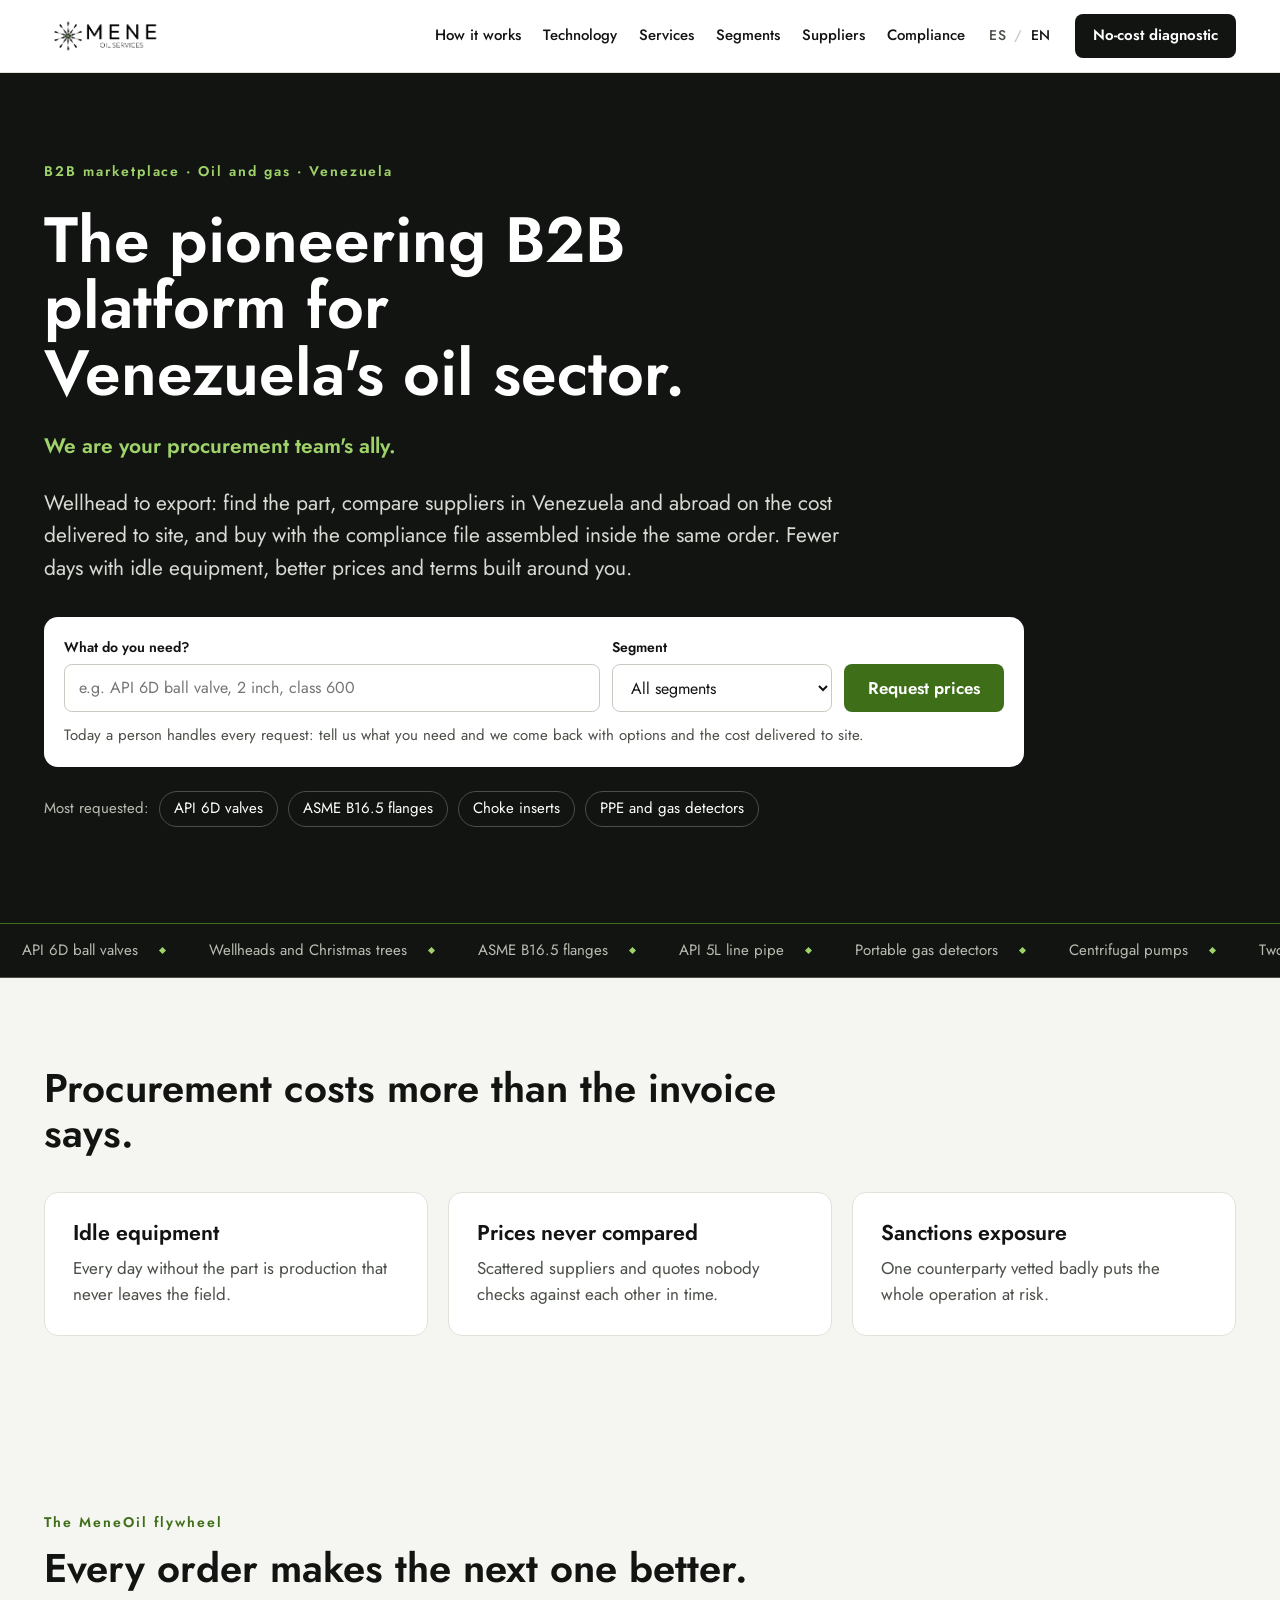
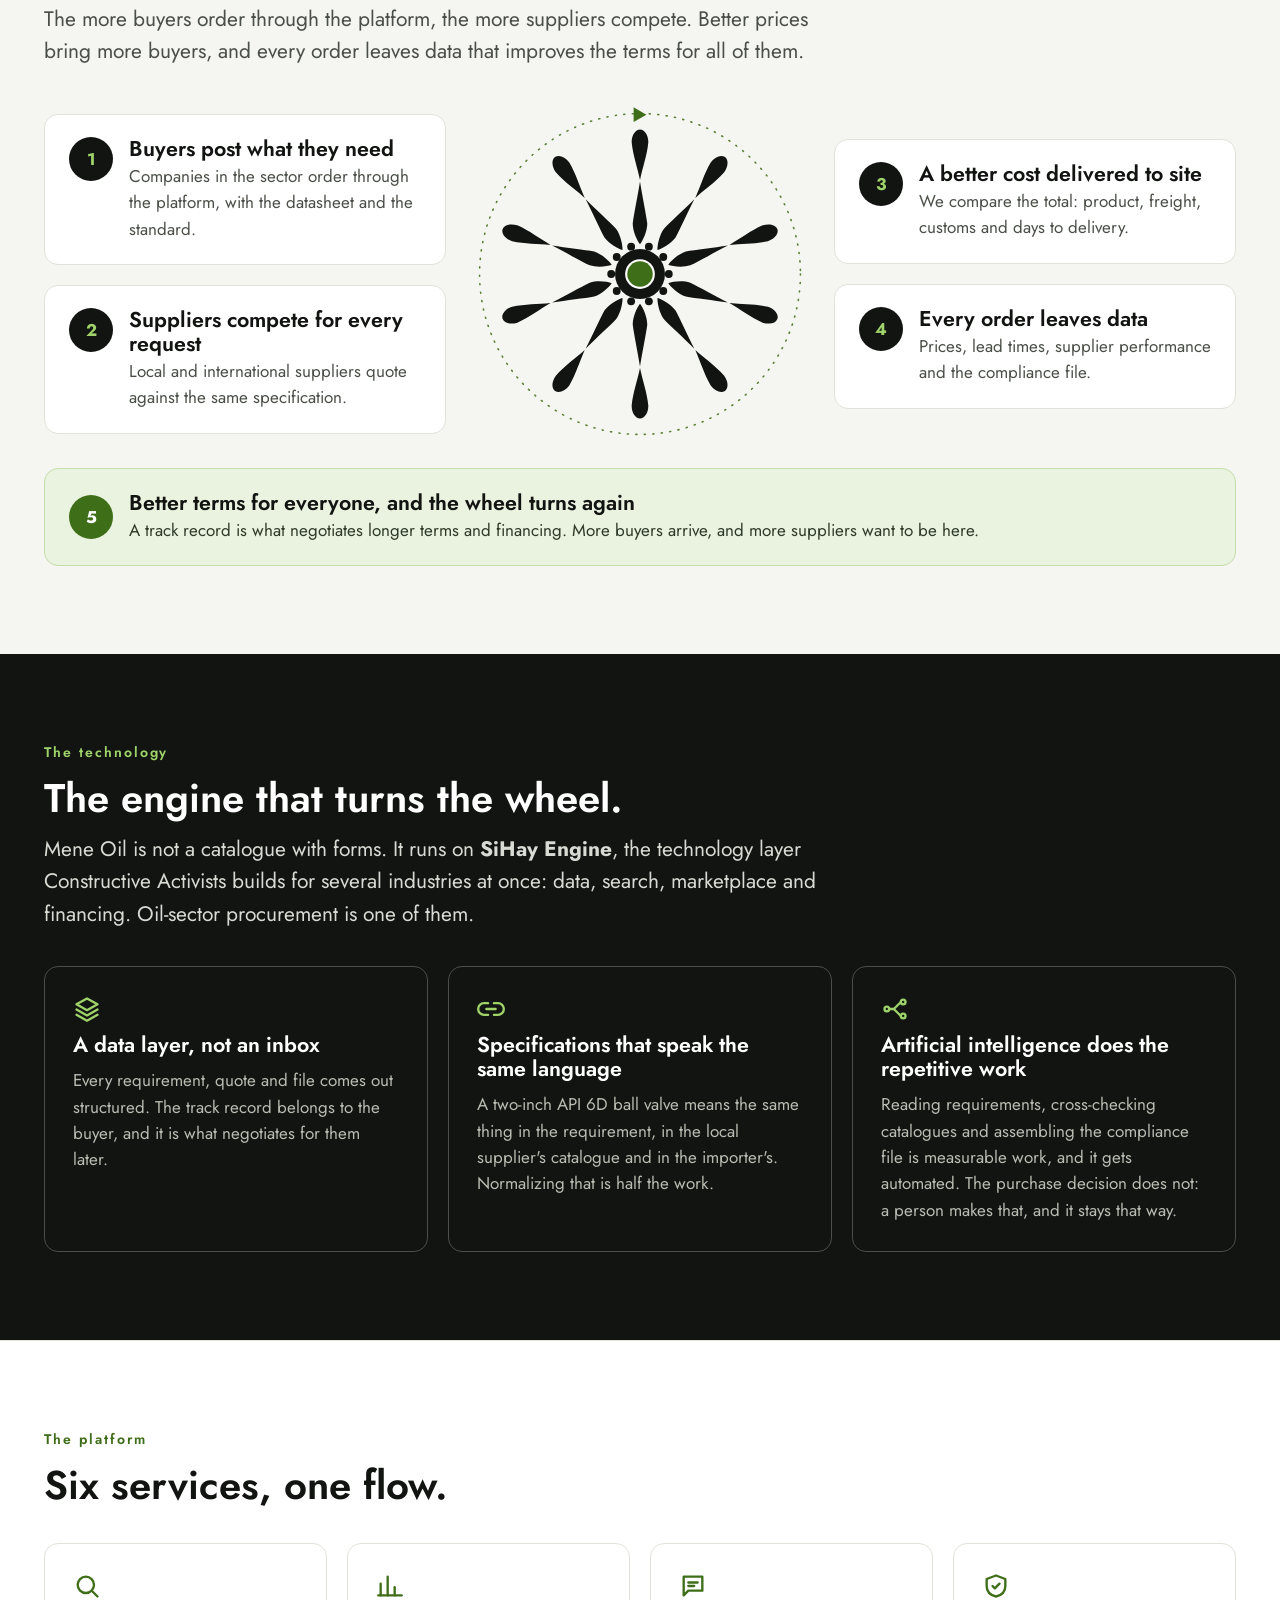
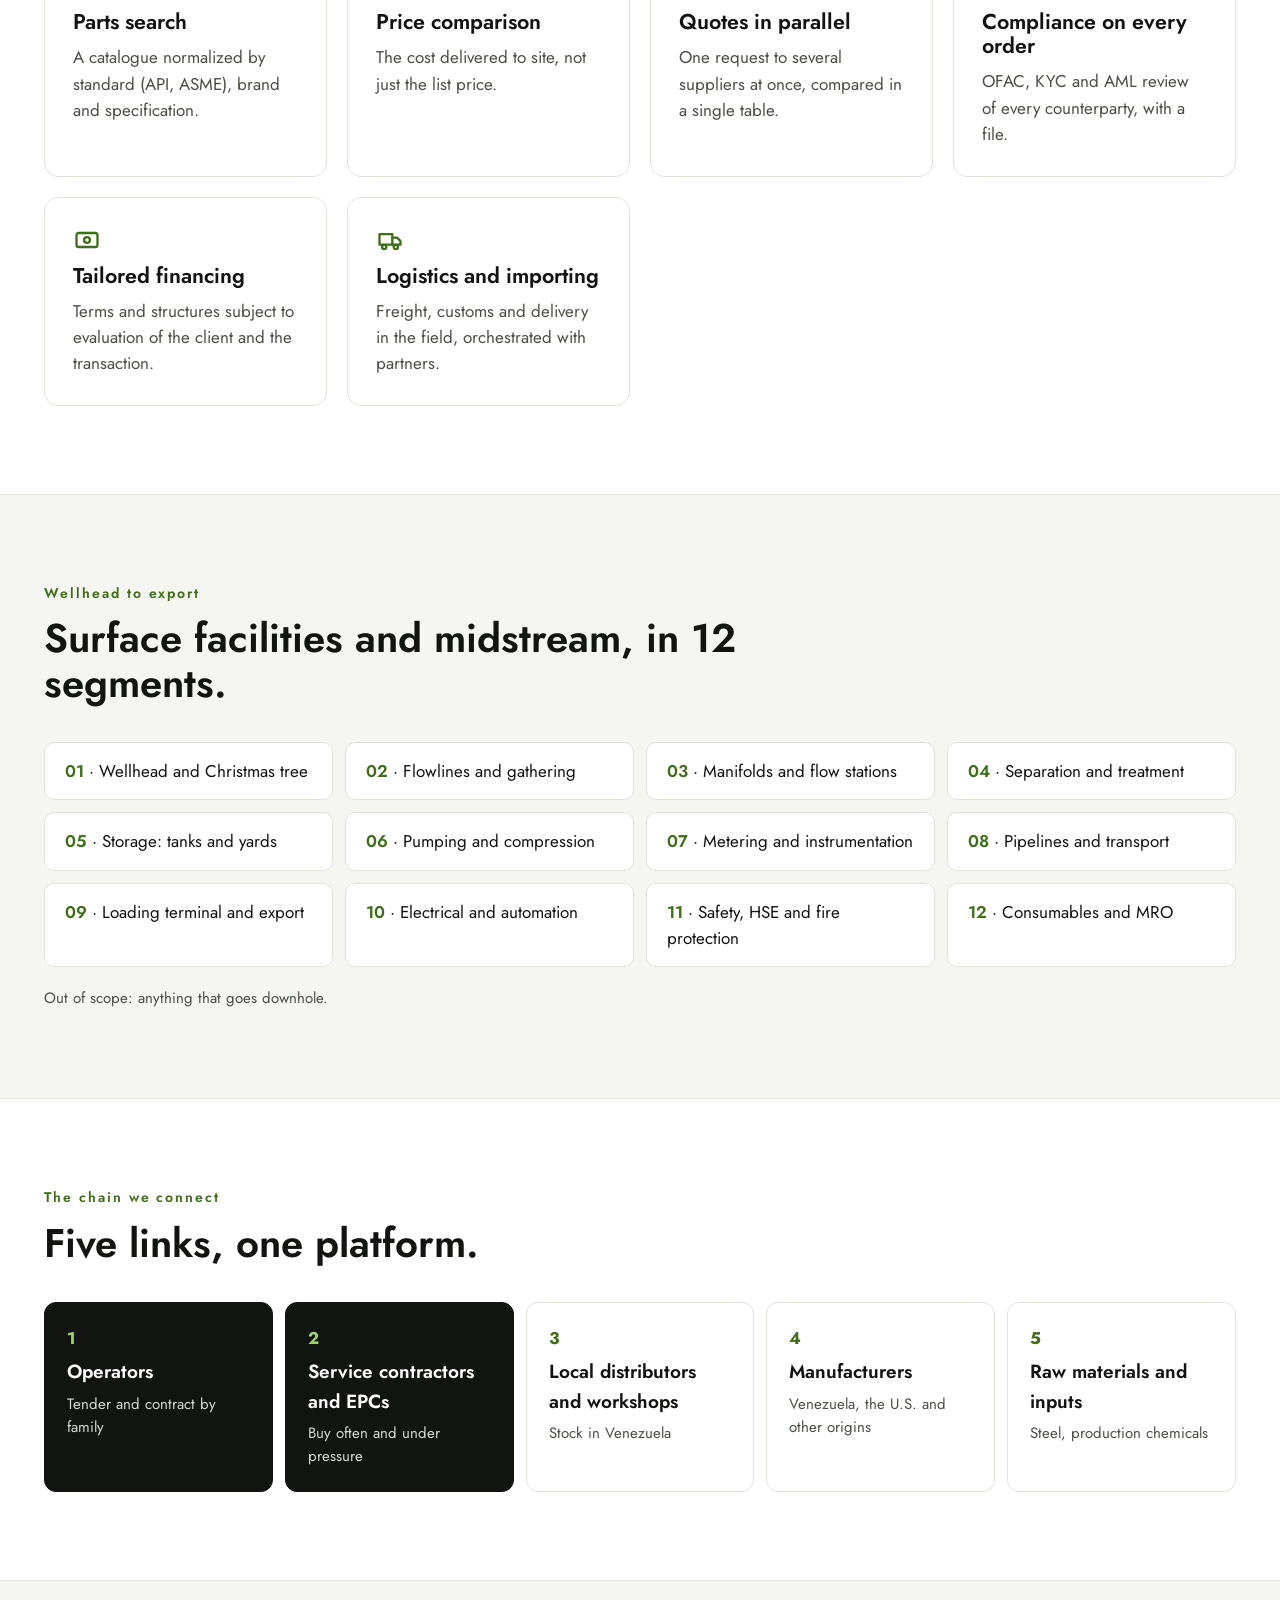
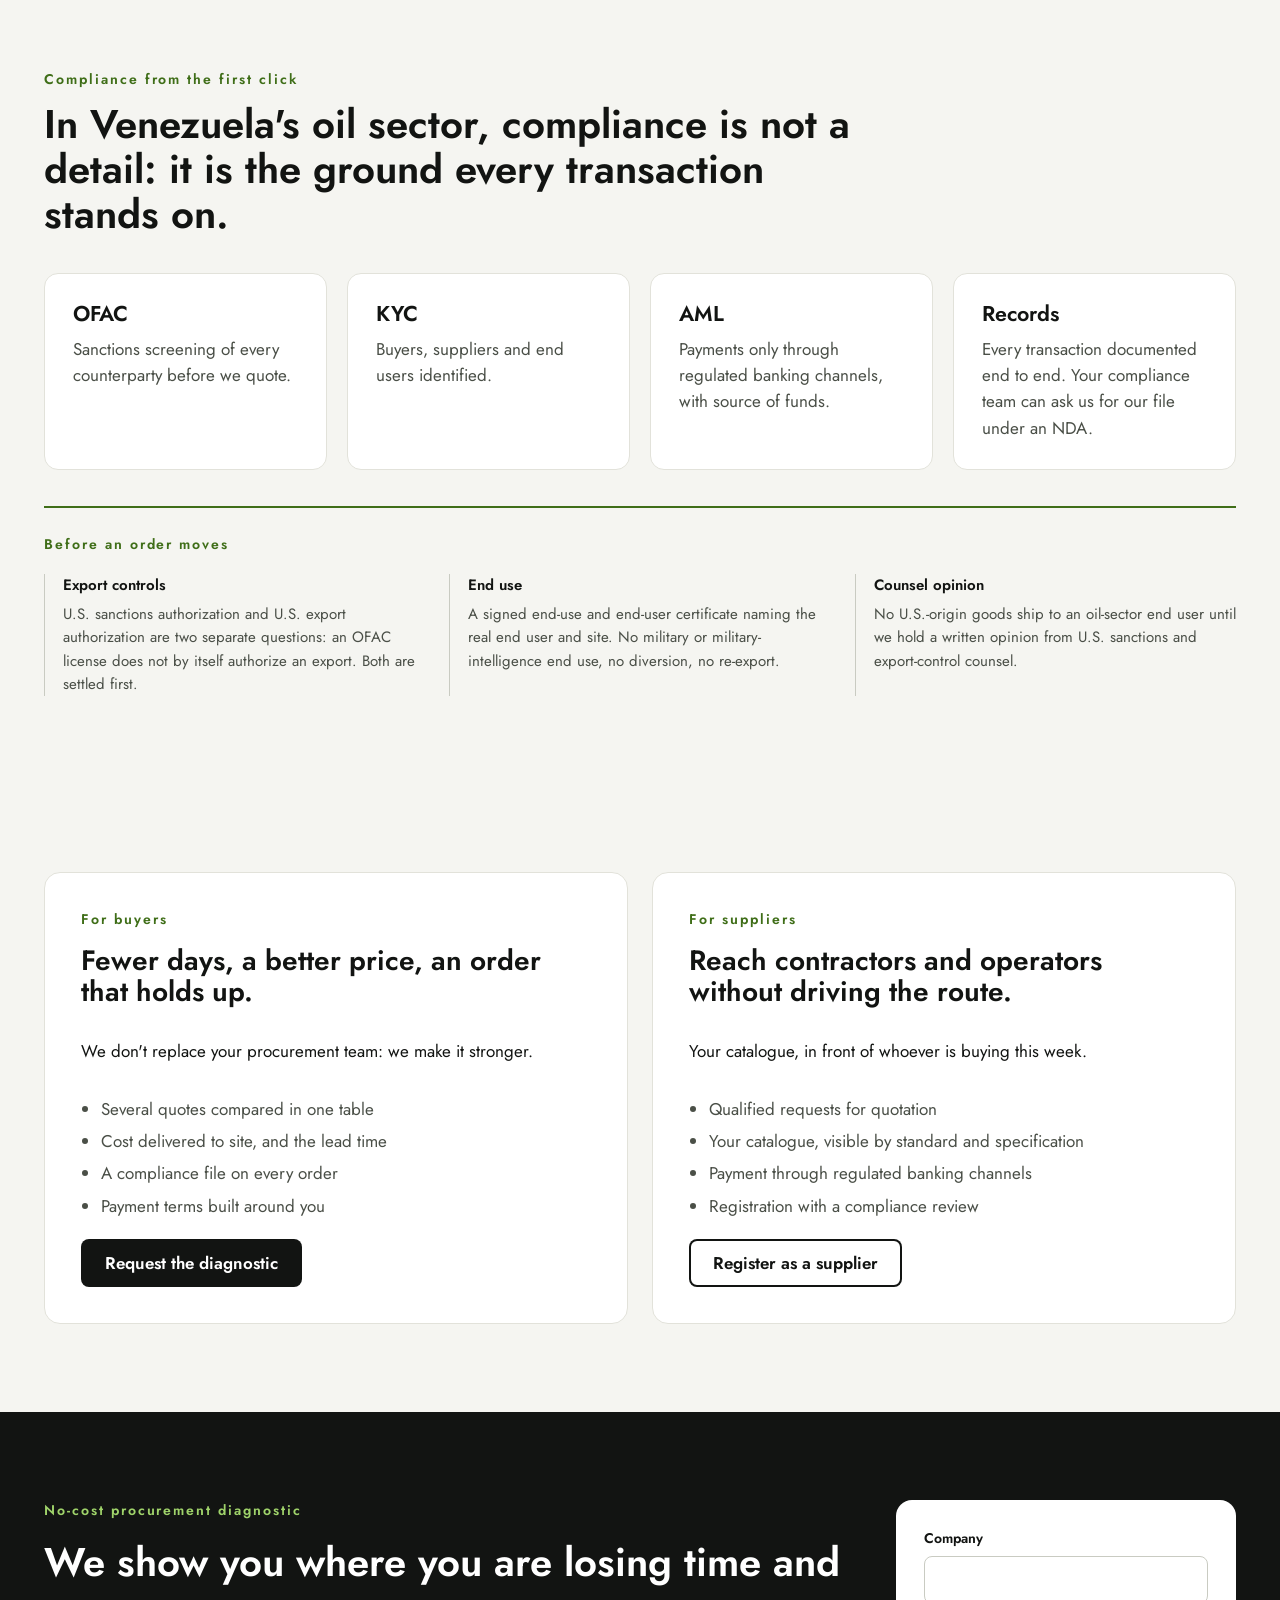
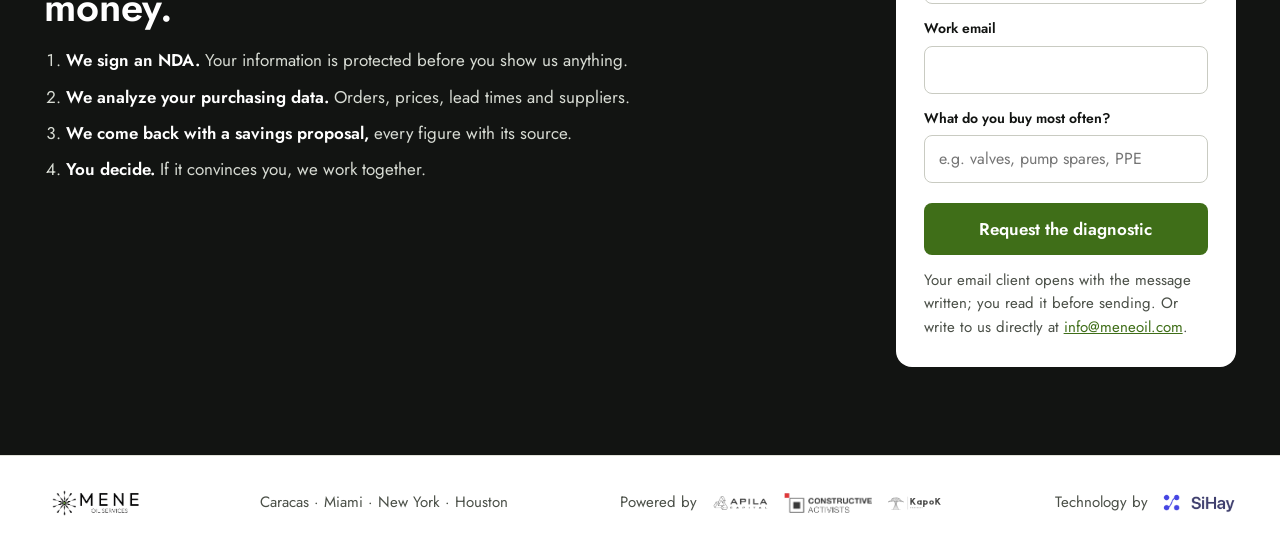
==== commit 67564c15: "Nota de control de exportación en cumplimiento; el pie deja de repetir el nombre" ====
--- a/en/index.html
+++ b/en/index.html
@@ -447,6 +447,29 @@
           <p>Every transaction documented end to end. Your compliance team can ask us for our file under an NDA.</p>
         </div>
       </div>
+
+      <div class="gates">
+        <p class="eyebrow">Before an order moves</p>
+        <ul class="gates__list">
+          <li>
+            <b>Export controls</b>
+            U.S. sanctions authorization and U.S. export authorization are two
+            separate questions: an OFAC license does not by itself authorize an
+            export. Both are settled first.
+          </li>
+          <li>
+            <b>End use</b>
+            A signed end-use and end-user certificate naming the real end user and
+            site. No military or military-intelligence end use, no diversion, no
+            re-export.
+          </li>
+          <li>
+            <b>Counsel opinion</b>
+            No U.S.-origin goods ship to an oil-sector end user until we hold a
+            written opinion from U.S. sanctions and export-control counsel.
+          </li>
+        </ul>
+      </div>
     </div>
   </section>
 
@@ -523,7 +546,7 @@
     <span class="foot__mark">
       <img src="../assets/mene-logo.png" alt="Mene Oil Services" width="2075" height="682">
     </span>
-    <span>Mene Oil Services · Caracas · Miami · New York · Houston</span>
+    <span>Caracas · Miami · New York · Houston</span>
     <span class="foot__powered">
       <span>Powered by</span>
       <img src="../assets/apila-capital.png" alt="APILA Capital" width="600" height="203">
--- a/styles.css
+++ b/styles.css
@@ -325,6 +325,29 @@
 .band--dark .card p { color: var(--on-dark-2); }
 .band--dark .card svg { color: var(--green-lit); }
 
+/* --------------------------------------------- puertas antes de una orden */
+
+/* Las cuatro tarjetas de arriba dicen lo que MENE hace. Esto dice lo que
+   tiene que ocurrir ANTES de que una orden avance, que no es lo mismo: son
+   requisitos, no desempeno. Si fueran una quinta tarjeta en esa reticula se
+   leerian como una capacidad mas, que es justo la lectura falsa. De ahi el
+   tratamiento distinto: una regla verde arriba y filetes verticales, sin
+   caja ni sombra. */
+.gates { margin-top: 36px; border-top: 2px solid var(--green); padding-top: 26px; }
+
+.gates__list {
+  list-style: none; margin: 18px 0 0; padding: 0;
+  display: grid; gap: 24px;
+  grid-template-columns: repeat(auto-fit, minmax(258px, 1fr));
+}
+.gates__list li {
+  padding-left: 18px;
+  border-left: 1px solid var(--rule-2);
+  color: var(--ink-2);
+  font-size: var(--t-small);
+}
+.gates__list b { display: block; margin-bottom: 6px; color: var(--ink); font-weight: 600; }
+
 /* ------------------------------------------------------------ el cintillo */
 
 /* Va pegado al hero, que tambien es oscuro: la linea verde de arriba es lo
